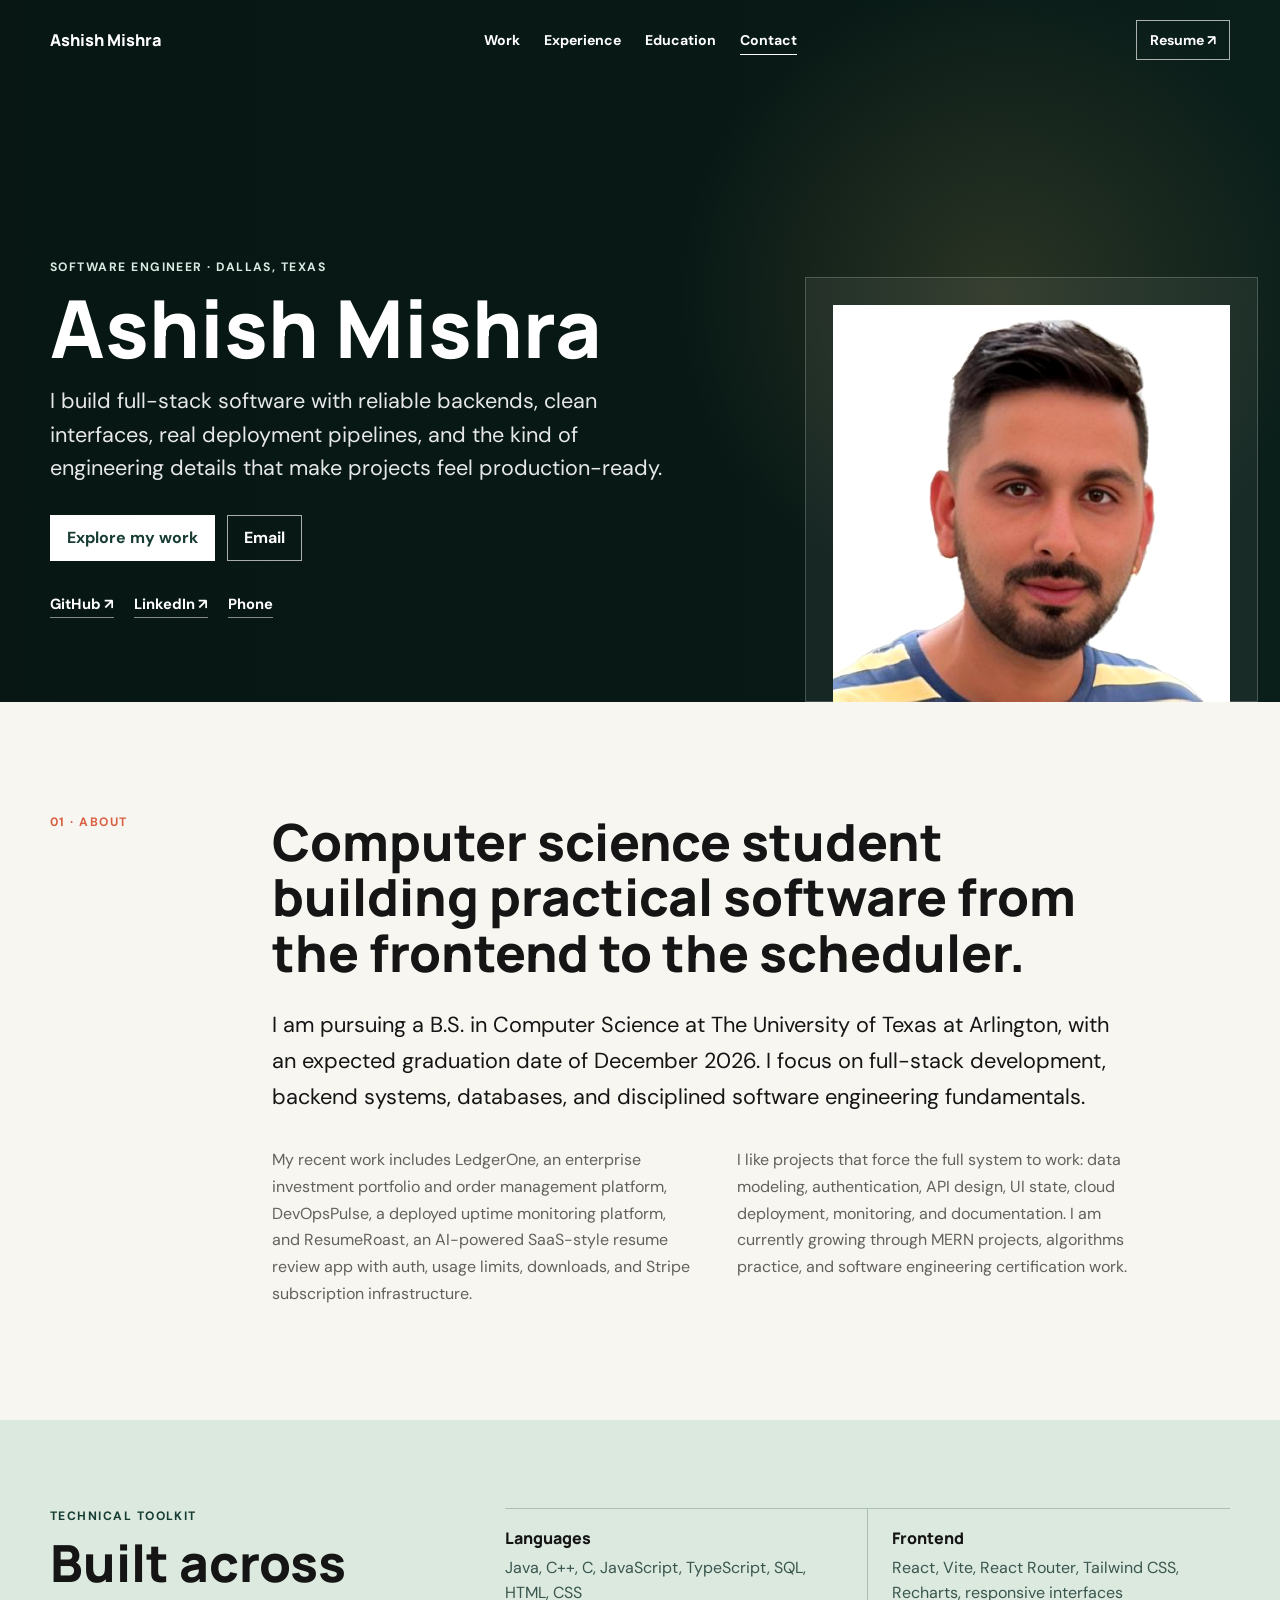
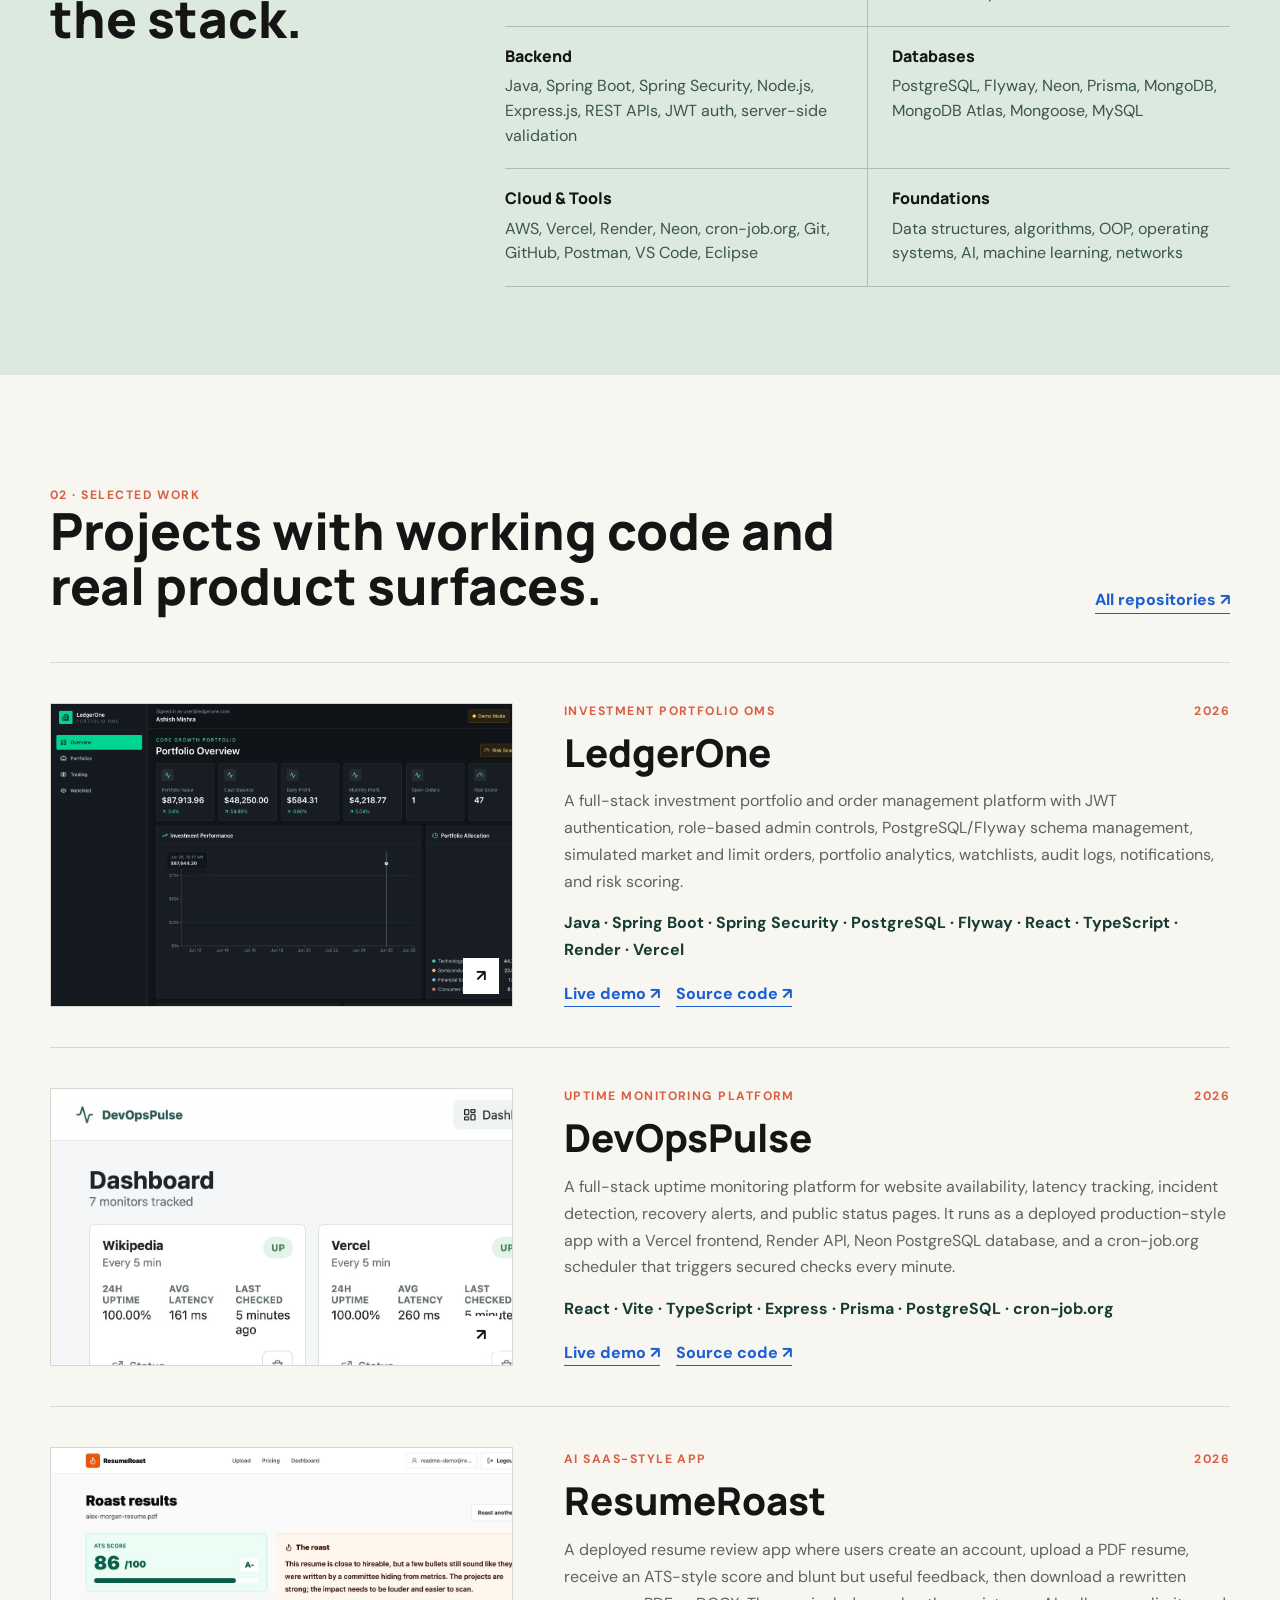
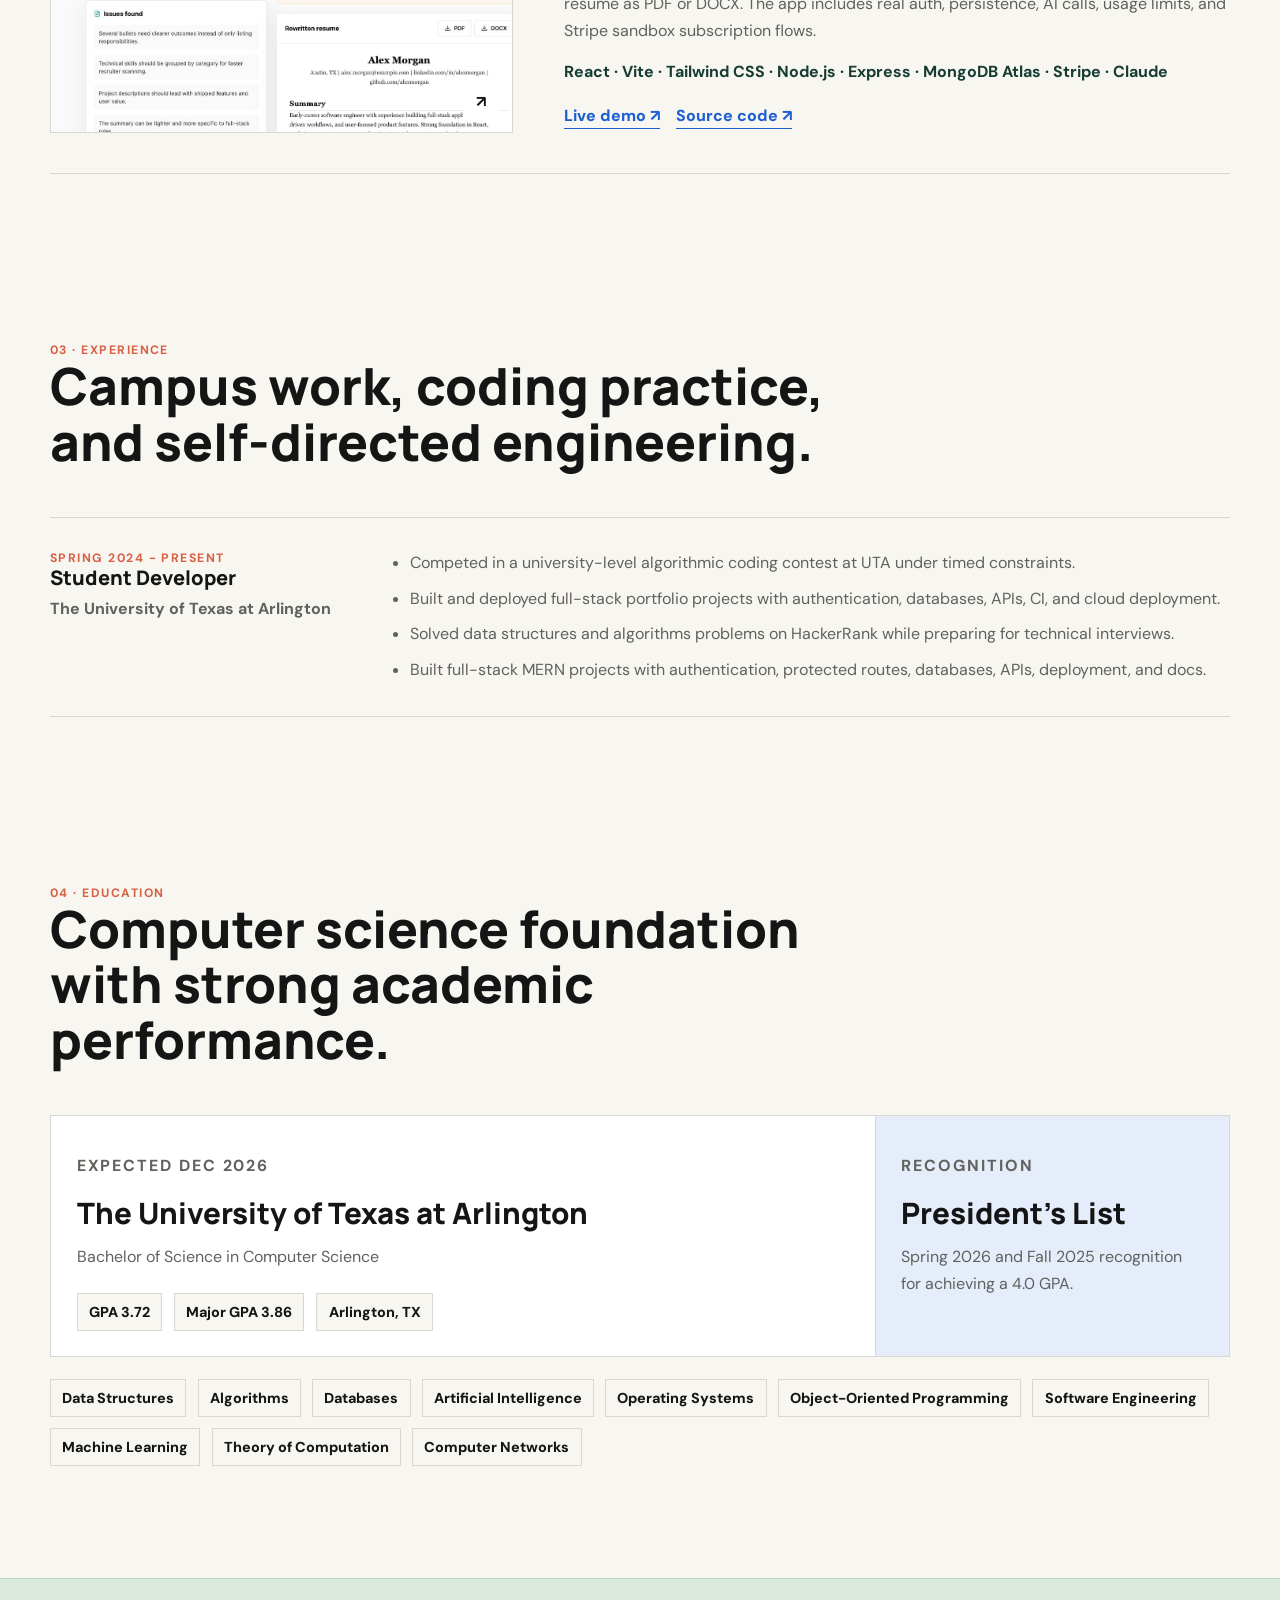
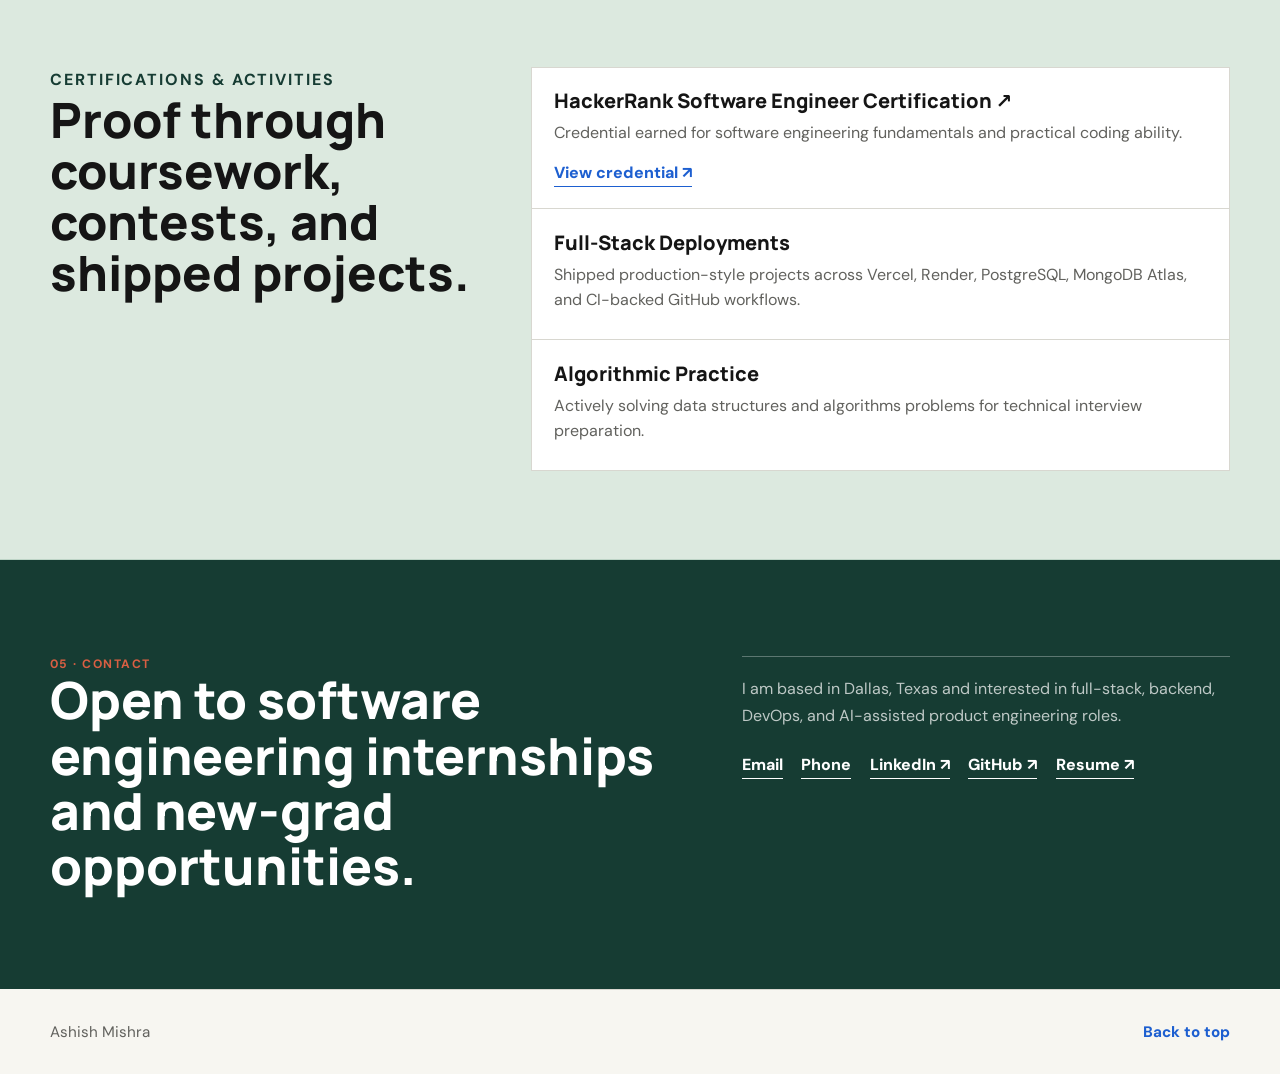
==== index.html @ 2b241a34 "Add LedgerOne to portfolio" ====
<!DOCTYPE html>
<html lang="en">
  <head>
    <meta charset="UTF-8" />
    <meta name="viewport" content="width=device-width, initial-scale=1.0" />
    <meta
      name="description"
      content="Ashish Mishra is a computer science student and software engineer in Dallas building full-stack apps, DevOps tools, and AI-powered products."
    />
    <meta property="og:title" content="Ashish Mishra | Software Engineer" />
    <meta
      property="og:description"
      content="Full-stack projects, uptime monitoring, AI resume review, and software engineering foundations."
    />
    <meta property="og:type" content="website" />
    <meta property="og:url" content="https://aashish-cs.github.io/" />
    <meta property="og:image" content="https://aashish-cs.github.io/assets/portfolio-desktop.png" />
    <meta name="twitter:card" content="summary_large_image" />
    <meta name="twitter:title" content="Ashish Mishra | Software Engineer" />
    <meta
      name="twitter:description"
      content="Full-stack projects, uptime monitoring, AI resume review, and software engineering foundations."
    />
    <meta name="twitter:image" content="https://aashish-cs.github.io/assets/portfolio-desktop.png" />
    <title>Ashish Mishra | Software Engineer</title>
    <link rel="icon" href="assets/favicon.svg" />
    <link rel="preconnect" href="https://fonts.googleapis.com" />
    <link rel="preconnect" href="https://fonts.gstatic.com" crossorigin />
    <link
      href="https://fonts.googleapis.com/css2?family=DM+Sans:wght@400;500;600;700&amp;family=Manrope:wght@600;700;800&amp;display=swap"
      rel="stylesheet"
    />
    <link rel="stylesheet" href="styles.css" />
  </head>
  <body>
    <a class="skip-link" href="#main-content">Skip to content</a>

    <header class="site-header">
      <a class="brand" href="#home" aria-label="Ashish Mishra home">Ashish Mishra</a>
      <nav class="nav-links" aria-label="Primary navigation" data-nav>
        <a href="#work">Work</a>
        <a href="#experience">Experience</a>
        <a href="#education">Education</a>
        <a href="#contact">Contact</a>
      </nav>
      <a class="header-resume" href="assets/Ashish_Mishra_Resume.pdf" target="_blank" rel="noreferrer">
        Resume <span aria-hidden="true">&nearr;</span>
      </a>
    </header>

    <main id="main-content">
      <section class="hero" id="home" aria-labelledby="hero-title">
        <div class="hero-overlay" aria-hidden="true"></div>
        <div class="hero-content">
          <p class="eyebrow">Software engineer &middot; Dallas, Texas</p>
          <h1 id="hero-title">Ashish Mishra</h1>
          <p class="hero-lede">
            I build full-stack software with reliable backends, clean interfaces, real deployment
            pipelines, and the kind of engineering details that make projects feel production-ready.
          </p>
          <div class="hero-actions">
            <a class="button button-primary" href="#work">Explore my work</a>
            <a class="button button-secondary" href="mailto:aashish.mishra.cs@gmail.com" aria-label="Send email to Ashish Mishra">Email</a>
          </div>
          <div class="hero-links" aria-label="Social profiles">
            <a href="https://github.com/Aashish-cs" target="_blank" rel="noreferrer">GitHub &nearr;</a>
            <a href="https://www.linkedin.com/in/ashmtech/" target="_blank" rel="noopener">LinkedIn &nearr;</a>
            <a href="tel:+12147715987" aria-label="Call Ashish Mishra">Phone</a>
          </div>
        </div>
        <figure class="hero-portrait" aria-label="Portrait of Ashish Mishra">
          <img src="assets/github-avatar.png" alt="Ashish Mishra" />
        </figure>
      </section>

      <section class="intro section" id="about">
        <div class="section-label">01 &middot; About</div>
        <div class="intro-copy">
          <h2>Computer science student building practical software from the frontend to the scheduler.</h2>
          <p class="lead">
            I am pursuing a B.S. in Computer Science at The University of Texas at Arlington, with an
            expected graduation date of December 2026. I focus on full-stack development, backend systems,
            databases, and disciplined software engineering fundamentals.
          </p>
          <div class="intro-columns">
            <p>
              My recent work includes LedgerOne, an enterprise investment portfolio and order management
              platform, DevOpsPulse, a deployed uptime monitoring platform, and ResumeRoast, an AI-powered
              SaaS-style resume review app with auth, usage limits, downloads, and Stripe subscription infrastructure.
            </p>
            <p>
              I like projects that force the full system to work: data modeling, authentication, API design,
              UI state, cloud deployment, monitoring, and documentation. I am currently growing through
              MERN projects, algorithms practice, and software engineering certification work.
            </p>
          </div>
        </div>
      </section>

      <section class="skills-band" aria-labelledby="skills-title">
        <div class="skills-heading">
          <p class="eyebrow dark">Technical toolkit</p>
          <h2 id="skills-title">Built across the stack.</h2>
        </div>
        <div class="skills-list">
          <article>
            <h3>Languages</h3>
            <p>Java, C++, C, JavaScript, TypeScript, SQL, HTML, CSS</p>
          </article>
          <article>
            <h3>Frontend</h3>
            <p>React, Vite, React Router, Tailwind CSS, Recharts, responsive interfaces</p>
          </article>
          <article>
            <h3>Backend</h3>
            <p>Java, Spring Boot, Spring Security, Node.js, Express.js, REST APIs, JWT auth, server-side validation</p>
          </article>
          <article>
            <h3>Databases</h3>
            <p>PostgreSQL, Flyway, Neon, Prisma, MongoDB, MongoDB Atlas, Mongoose, MySQL</p>
          </article>
          <article>
            <h3>Cloud & Tools</h3>
            <p>AWS, Vercel, Render, Neon, cron-job.org, Git, GitHub, Postman, VS Code, Eclipse</p>
          </article>
          <article>
            <h3>Foundations</h3>
            <p>Data structures, algorithms, OOP, operating systems, AI, machine learning, networks</p>
          </article>
        </div>
      </section>

      <section class="work section" id="work">
        <div class="section-header">
          <div>
            <div class="section-label">02 &middot; Selected work</div>
            <h2>Projects with working code and real product surfaces.</h2>
          </div>
          <a class="text-link" href="https://github.com/Aashish-cs?tab=repositories" target="_blank" rel="noreferrer">
            All repositories &nearr;
          </a>
        </div>

        <div class="project-list">
          <article class="project-row">
            <a
              class="project-image"
              href="https://ledger-one-mocha.vercel.app"
              target="_blank"
              rel="noreferrer"
              aria-label="Open LedgerOne live demo"
            >
              <img src="assets/ledgerone-dashboard.png" alt="LedgerOne investment portfolio dashboard" />
            </a>
            <div class="project-details">
              <div class="project-meta"><span>Investment portfolio OMS</span><span>2026</span></div>
              <h3>LedgerOne</h3>
              <p>
                A full-stack investment portfolio and order management platform with JWT authentication,
                role-based admin controls, PostgreSQL/Flyway schema management, simulated market and limit
                orders, portfolio analytics, watchlists, audit logs, notifications, and risk scoring.
              </p>
              <p class="stack">Java &middot; Spring Boot &middot; Spring Security &middot; PostgreSQL &middot; Flyway &middot; React &middot; TypeScript &middot; Render &middot; Vercel</p>
              <div class="project-links">
                <a href="https://ledger-one-mocha.vercel.app" target="_blank" rel="noreferrer">Live demo &nearr;</a>
                <a href="https://github.com/Aashish-cs/LedgerOne" target="_blank" rel="noreferrer">Source code &nearr;</a>
              </div>
            </div>
          </article>

          <article class="project-row">
            <a
              class="project-image"
              href="https://devopspulse.vercel.app"
              target="_blank"
              rel="noreferrer"
              aria-label="Open DevOpsPulse live demo"
            >
              <img src="assets/devopspulse-dashboard.png" alt="DevOpsPulse uptime monitoring dashboard" />
            </a>
            <div class="project-details">
              <div class="project-meta"><span>Uptime monitoring platform</span><span>2026</span></div>
              <h3>DevOpsPulse</h3>
              <p>
                A full-stack uptime monitoring platform for website availability, latency tracking,
                incident detection, recovery alerts, and public status pages. It runs as a deployed
                production-style app with a Vercel frontend, Render API, Neon PostgreSQL database, and
                a cron-job.org scheduler that triggers secured checks every minute.
              </p>
              <p class="stack">React &middot; Vite &middot; TypeScript &middot; Express &middot; Prisma &middot; PostgreSQL &middot; cron-job.org</p>
              <div class="project-links">
                <a href="https://devopspulse.vercel.app" target="_blank" rel="noreferrer">Live demo &nearr;</a>
                <a href="https://github.com/Aashish-cs/DevOpsPulse" target="_blank" rel="noreferrer">Source code &nearr;</a>
              </div>
            </div>
          </article>

          <article class="project-row">
            <a
              class="project-image"
              href="https://resume-roast-client.vercel.app/"
              target="_blank"
              rel="noreferrer"
              aria-label="Open ResumeRoast live demo"
            >
              <img src="assets/resumeroast-results.png" alt="ResumeRoast AI resume analysis results page" />
            </a>
            <div class="project-details">
              <div class="project-meta"><span>AI SaaS-style app</span><span>2026</span></div>
              <h3>ResumeRoast</h3>
              <p>
                A deployed resume review app where users create an account, upload a PDF resume, receive
                an ATS-style score and blunt but useful feedback, then download a rewritten resume as PDF
                or DOCX. The app includes real auth, persistence, AI calls, usage limits, and Stripe
                sandbox subscription flows.
              </p>
              <p class="stack">React &middot; Vite &middot; Tailwind CSS &middot; Node.js &middot; Express &middot; MongoDB Atlas &middot; Stripe &middot; Claude</p>
              <div class="project-links">
                <a href="https://resume-roast-client.vercel.app/" target="_blank" rel="noreferrer">Live demo &nearr;</a>
                <a href="https://github.com/Aashish-cs/ResumeRoast" target="_blank" rel="noreferrer">Source code &nearr;</a>
              </div>
            </div>
          </article>
        </div>
      </section>

      <section class="experience section" id="experience">
        <div class="section-header">
          <div>
            <div class="section-label">03 &middot; Experience</div>
            <h2>Campus work, coding practice, and self-directed engineering.</h2>
          </div>
        </div>

        <div class="timeline">
          <article class="timeline-item">
            <div>
              <p class="year">Spring 2024 - Present</p>
              <h3>Student Developer</h3>
              <p class="organization">The University of Texas at Arlington</p>
            </div>
            <ul>
              <li>Competed in a university-level algorithmic coding contest at UTA under timed constraints.</li>
              <li>Built and deployed full-stack portfolio projects with authentication, databases, APIs, CI, and cloud deployment.</li>
              <li>Solved data structures and algorithms problems on HackerRank while preparing for technical interviews.</li>
              <li>Built full-stack MERN projects with authentication, protected routes, databases, APIs, deployment, and docs.</li>
            </ul>
          </article>
        </div>
      </section>

      <section class="education section" id="education">
        <div class="section-header">
          <div>
            <div class="section-label">04 &middot; Education</div>
            <h2>Computer science foundation with strong academic performance.</h2>
          </div>
        </div>

        <div class="education-grid">
          <article class="education-card">
            <p class="year">Expected Dec 2026</p>
            <h3>The University of Texas at Arlington</h3>
            <p>Bachelor of Science in Computer Science</p>
            <div class="stats">
              <span>GPA 3.72</span>
              <span>Major GPA 3.86</span>
              <span>Arlington, TX</span>
            </div>
          </article>
          <article class="education-card accent">
            <p class="year">Recognition</p>
            <h3>President's List</h3>
            <p>Spring 2026 and Fall 2025 recognition for achieving a 4.0 GPA.</p>
          </article>
        </div>

        <div class="coursework" aria-label="Relevant coursework">
          <span>Data Structures</span>
          <span>Algorithms</span>
          <span>Databases</span>
          <span>Artificial Intelligence</span>
          <span>Operating Systems</span>
          <span>Object-Oriented Programming</span>
          <span>Software Engineering</span>
          <span>Machine Learning</span>
          <span>Theory of Computation</span>
          <span>Computer Networks</span>
        </div>
      </section>

      <section class="awards-band" aria-labelledby="awards-title">
        <div class="awards-inner">
          <div>
            <p class="eyebrow dark">Certifications & activities</p>
            <h2 id="awards-title">Proof through coursework, contests, and shipped projects.</h2>
          </div>
          <div class="award-list">
            <article>
              <h3>
                <a href="https://www.hackerrank.com/certificates/bc2d402861a9" target="_blank" rel="noreferrer">
                  HackerRank Software Engineer Certification &nearr;
                </a>
              </h3>
              <p>Credential earned for software engineering fundamentals and practical coding ability.</p>
              <a class="award-link" href="https://www.hackerrank.com/certificates/bc2d402861a9" target="_blank" rel="noreferrer">
                View credential &nearr;
              </a>
            </article>
            <article>
              <h3>Full-Stack Deployments</h3>
              <p>Shipped production-style projects across Vercel, Render, PostgreSQL, MongoDB Atlas, and CI-backed GitHub workflows.</p>
            </article>
            <article>
              <h3>Algorithmic Practice</h3>
              <p>Actively solving data structures and algorithms problems for technical interview preparation.</p>
            </article>
          </div>
        </div>
      </section>

      <section class="contact" id="contact">
        <div>
          <div class="section-label">05 &middot; Contact</div>
          <h2>Open to software engineering internships and new-grad opportunities.</h2>
        </div>
        <div class="contact-panel">
          <p>
            I am based in Dallas, Texas and interested in full-stack, backend, DevOps, and AI-assisted
            product engineering roles.
          </p>
          <div class="contact-links">
            <a href="mailto:aashish.mishra.cs@gmail.com" aria-label="Send email to Ashish Mishra">Email</a>
            <a href="tel:+12147715987" aria-label="Call Ashish Mishra">Phone</a>
            <a href="https://www.linkedin.com/in/ashmtech/" target="_blank" rel="noopener">LinkedIn &nearr;</a>
            <a href="https://github.com/Aashish-cs" target="_blank" rel="noreferrer">GitHub &nearr;</a>
            <a href="assets/Ashish_Mishra_Resume.pdf" target="_blank" rel="noreferrer">Resume &nearr;</a>
          </div>
        </div>
      </section>
    </main>

    <footer class="site-footer">
      <p>Ashish Mishra</p>
      <a href="#home">Back to top</a>
    </footer>

    <script src="script.js"></script>
  </body>
</html>
---- styles.css ----
:root {
  color-scheme: light;
  --ink: #151515;
  --muted: #61615d;
  --paper: #f7f6f1;
  --white: #ffffff;
  --line: #d8d7d0;
  --forest: #163c33;
  --deep: #091f1b;
  --blue: #1d5fd0;
  --coral: #d95f43;
  --mint: #dce9df;
  --sky: #e5edfb;
  --gold: #f0c66d;
}

* {
  box-sizing: border-box;
}

html {
  overflow-x: hidden;
  scroll-behavior: smooth;
}

body {
  margin: 0;
  min-width: 320px;
  overflow-x: hidden;
  background: var(--paper);
  color: var(--ink);
  font-family: "DM Sans", ui-sans-serif, system-ui, -apple-system, BlinkMacSystemFont, "Segoe UI", sans-serif;
  letter-spacing: 0;
}

body.menu-open {
  overflow: hidden;
}

a {
  color: inherit;
  text-decoration: none;
}

img {
  display: block;
  max-width: 100%;
}

p,
h1,
h2,
h3 {
  margin: 0;
}

h1,
h2,
h3,
.brand {
  font-family: Manrope, ui-sans-serif, system-ui, sans-serif;
}

ul {
  margin: 0;
  padding-left: 1.15rem;
}

li + li {
  margin-top: 0.55rem;
}

.skip-link {
  position: fixed;
  top: 0.75rem;
  left: 0.75rem;
  z-index: 100;
  transform: translateY(-160%);
  background: var(--white);
  padding: 0.75rem 1rem;
  font-weight: 700;
}

.skip-link:focus {
  transform: translateY(0);
}

.site-header {
  position: absolute;
  top: 0;
  left: 50%;
  z-index: 20;
  display: grid;
  width: min(1180px, calc(100% - 40px));
  min-height: 80px;
  grid-template-columns: 1fr auto 1fr;
  align-items: center;
  transform: translateX(-50%);
  color: var(--white);
}

.brand {
  font-size: 1.02rem;
  font-weight: 800;
}

.nav-links {
  display: flex;
  gap: 1.5rem;
  align-items: center;
}

.nav-links a,
.header-resume {
  position: relative;
  font-size: 0.88rem;
  font-weight: 700;
}

.nav-links a::after {
  position: absolute;
  right: 0;
  bottom: -0.35rem;
  left: 0;
  height: 1px;
  transform: scaleX(0);
  background: currentColor;
  content: "";
  transition: transform 160ms ease;
}

.nav-links a:hover::after,
.nav-links a.is-active::after {
  transform: scaleX(1);
}

.header-resume {
  justify-self: end;
  border: 1px solid rgba(255, 255, 255, 0.65);
  padding: 0.62rem 0.8rem;
}

.hero {
  position: relative;
  display: flex;
  min-height: 78vh;
  align-items: flex-end;
  overflow: hidden;
  background-color: var(--forest);
  color: var(--white);
}

.hero-overlay {
  position: absolute;
  inset: 0;
  z-index: 0;
  background:
    radial-gradient(circle at 78% 42%, rgba(240, 198, 109, 0.14), transparent 20rem),
    linear-gradient(90deg, rgba(7, 22, 19, 0.98) 0%, rgba(7, 22, 19, 0.92) 58%, rgba(7, 22, 19, 0.78) 100%);
}

.hero-content {
  position: relative;
  z-index: 2;
  width: min(1180px, calc(100% - 40px));
  margin: 0 auto;
  padding: 8rem 0 5.25rem;
}

.hero-portrait {
  position: absolute;
  right: max(20px, calc((100vw - 1180px) / 2));
  bottom: 0;
  z-index: 1;
  width: min(31vw, 420px);
  min-width: 310px;
  margin: 0;
}

.hero-portrait::before {
  position: absolute;
  inset: -7% -7% 0;
  z-index: -1;
  border: 1px solid rgba(255, 255, 255, 0.2);
  background: rgba(255, 255, 255, 0.06);
  content: "";
}

.hero-portrait img {
  width: 100%;
  aspect-ratio: 1;
  object-fit: cover;
  object-position: center;
  filter: contrast(1.04) saturate(1.02);
}

.eyebrow,
.section-label,
.project-meta,
.year {
  font-size: 0.76rem;
  font-weight: 700;
  letter-spacing: 0.12em;
  text-transform: uppercase;
}

.eyebrow {
  color: #d8ebe3;
}

.eyebrow.dark {
  color: var(--forest);
}

h1 {
  max-width: 640px;
  margin-top: 0.85rem;
  font-size: clamp(3.5rem, 6.4vw, 5rem);
  line-height: 0.98;
  font-weight: 800;
}

.hero-lede {
  max-width: 620px;
  margin-top: 1.15rem;
  color: rgba(255, 255, 255, 0.9);
  font-size: clamp(1.08rem, 1.7vw, 1.35rem);
  line-height: 1.55;
}

.hero-actions,
.hero-links,
.project-links,
.contact-links {
  display: flex;
  flex-wrap: wrap;
  align-items: center;
}

.hero-actions {
  gap: 0.75rem;
  margin-top: 1.8rem;
}

.button {
  display: inline-flex;
  min-height: 46px;
  align-items: center;
  justify-content: center;
  border: 1px solid transparent;
  padding: 0.72rem 1rem;
  font-weight: 700;
  transition: background 160ms ease, color 160ms ease, border-color 160ms ease;
}

.button-primary {
  background: var(--white);
  color: var(--forest);
}

.button-primary:hover {
  background: var(--mint);
}

.button-secondary {
  border-color: rgba(255, 255, 255, 0.65);
  color: var(--white);
}

.button-secondary:hover {
  background: rgba(255, 255, 255, 0.12);
}

.hero-links {
  gap: 1.25rem;
  margin-top: 2.1rem;
}

.hero-links a {
  border-bottom: 1px solid rgba(255, 255, 255, 0.5);
  padding-bottom: 0.18rem;
  font-size: 0.92rem;
  font-weight: 700;
}

.section {
  width: min(1180px, calc(100% - 40px));
  margin: 0 auto;
  padding: 7rem 0;
}

.section-label {
  color: var(--coral);
}

.intro {
  display: grid;
  grid-template-columns: 190px minmax(0, 1fr);
  gap: 2rem;
}

.intro-copy {
  max-width: 890px;
}

.intro-copy h2,
.skills-heading h2,
.section-header h2,
.contact h2 {
  max-width: 820px;
  font-size: clamp(2rem, 4vw, 3.5rem);
  line-height: 1.08;
  font-weight: 800;
}

.lead {
  max-width: 850px;
  margin-top: 1.7rem;
  color: var(--ink);
  font-size: clamp(1.12rem, 1.7vw, 1.4rem);
  line-height: 1.65;
}

.intro-columns {
  display: grid;
  grid-template-columns: repeat(2, minmax(0, 1fr));
  gap: 2.5rem;
  margin-top: 2rem;
}

.intro-columns p,
.project-details p,
.contact-panel p,
.awards-band p,
.education-card p,
.timeline li,
.feature-list li {
  color: var(--muted);
  font-size: 1rem;
  line-height: 1.68;
}

.skills-band {
  display: grid;
  grid-template-columns: 0.7fr 1.3fr;
  gap: 4rem;
  background: var(--mint);
  padding: 5.5rem max(20px, calc((100vw - 1180px) / 2));
}

.skills-heading {
  display: block;
}

.skills-heading h2 {
  margin-top: 0.7rem;
}

.awards-inner h2 {
  max-width: 610px;
  font-size: clamp(2rem, 3.8vw, 3.1rem);
  line-height: 1.05;
  font-weight: 800;
}

.skills-list {
  display: grid;
  grid-template-columns: repeat(2, minmax(0, 1fr));
  border-top: 1px solid rgba(22, 60, 51, 0.25);
}

.skills-list article {
  min-width: 0;
  border-bottom: 1px solid rgba(22, 60, 51, 0.25);
  padding: 1.25rem 1.5rem 1.25rem 0;
}

.skills-list article:nth-child(even) {
  border-left: 1px solid rgba(22, 60, 51, 0.25);
  padding-right: 0;
  padding-left: 1.5rem;
}

.award-list {
  display: grid;
  grid-template-columns: repeat(3, minmax(0, 1fr));
  gap: 1px;
  background: var(--line);
  border: 1px solid var(--line);
}

.award-list article {
  min-height: 170px;
  background: var(--white);
  padding: 1.35rem;
}

.skills-list h3,
.award-list h3,
.project-details h3,
.timeline-item h3,
.education-card h3 {
  font-size: 1.25rem;
  line-height: 1.2;
  font-weight: 800;
}

.skills-list h3 {
  font-size: 1rem;
}

.skills-list p,
.award-list p {
  margin-top: 0.5rem;
  line-height: 1.55;
}

.skills-list p {
  color: #39564e;
}

.award-list p {
  color: var(--muted);
}

.section-header {
  display: flex;
  align-items: flex-end;
  justify-content: space-between;
  gap: 2rem;
  margin-bottom: 3rem;
}

.text-link,
.project-links a,
.award-link,
.contact-links a,
.site-footer a {
  font-weight: 800;
  color: var(--blue);
}

.text-link {
  flex: 0 0 auto;
  border-bottom: 1px solid currentColor;
  padding-bottom: 0.15rem;
}

.project-list {
  border-top: 1px solid var(--line);
}

.project-row {
  display: grid;
  grid-template-columns: minmax(260px, 0.82fr) minmax(0, 1.18fr);
  gap: clamp(1.5rem, 4vw, 4rem);
  border-bottom: 1px solid var(--line);
  padding: 2.5rem 0;
}

.project-image {
  position: relative;
  display: block;
  overflow: hidden;
  min-height: 250px;
  border: 1px solid var(--line);
  background: var(--white);
}

.project-image::after {
  position: absolute;
  right: 0.8rem;
  bottom: 0.8rem;
  display: grid;
  width: 36px;
  height: 36px;
  place-items: center;
  background: var(--white);
  color: var(--ink);
  content: "\2197";
  font-weight: 700;
}

.project-image img {
  width: 100%;
  height: 100%;
  min-height: 250px;
  object-fit: cover;
  object-position: left top;
  transition: transform 220ms ease;
}

.project-image:hover img {
  transform: scale(1.018);
}

.project-details {
  display: flex;
  min-width: 0;
  flex-direction: column;
  justify-content: center;
}

.project-meta {
  display: flex;
  gap: 1rem;
  justify-content: space-between;
  color: var(--coral);
}

.project-details h3 {
  margin-top: 0.8rem;
  font-size: clamp(1.65rem, 3vw, 2.45rem);
  line-height: 1.1;
}

.project-details p {
  margin-top: 0.9rem;
}

.feature-list {
  margin-top: 1rem;
}

.stack {
  color: var(--forest) !important;
  font-size: 0.9rem;
  font-weight: 700;
}

.project-links {
  gap: 1rem;
  margin-top: 1.2rem;
}

.project-links a {
  border-bottom: 1px solid currentColor;
  padding-bottom: 0.15rem;
}

.award-link {
  display: inline-flex;
  margin-top: 1rem;
  border-bottom: 1px solid currentColor;
  padding-bottom: 0.15rem;
}

.experience {
  padding-top: 3.5rem;
}

.timeline {
  display: grid;
  border-top: 1px solid var(--line);
}

.timeline-item {
  display: grid;
  grid-template-columns: 310px minmax(0, 1fr);
  gap: 2rem;
  border-bottom: 1px solid var(--line);
  padding: 2rem 0;
}

.year {
  color: var(--coral);
}

.organization {
  margin-top: 0.5rem;
  color: var(--muted);
  font-weight: 700;
}

.education {
  padding-top: 3.5rem;
}

.education-grid {
  display: grid;
  grid-template-columns: minmax(0, 1.4fr) minmax(280px, 0.6fr);
  gap: 1px;
  background: var(--line);
  border: 1px solid var(--line);
}

.education-card {
  min-height: 220px;
  background: var(--white);
  padding: 1.6rem;
}

.education-card.accent {
  background: var(--sky);
}

.education-card h3 {
  margin-top: 1rem;
  font-size: clamp(1.5rem, 2.3vw, 2.1rem);
}

.education-card p {
  margin-top: 0.75rem;
}

.stats {
  display: flex;
  flex-wrap: wrap;
  gap: 0.75rem;
  margin-top: 1.4rem;
}

.stats span,
.coursework span {
  border: 1px solid var(--line);
  background: var(--paper);
  padding: 0.55rem 0.7rem;
  font-size: 0.9rem;
  font-weight: 800;
}

.coursework {
  display: flex;
  flex-wrap: wrap;
  gap: 0.7rem;
  margin-top: 1.4rem;
}

.awards-band {
  background: var(--mint);
  border-top: 1px solid #bdd4c6;
  border-bottom: 1px solid #bdd4c6;
  padding: 5.5rem max(20px, calc((100vw - 1180px) / 2));
}

.awards-inner {
  display: grid;
  grid-template-columns: minmax(280px, 0.62fr) minmax(0, 1fr);
  gap: 3rem;
  align-items: start;
}

.award-list {
  grid-template-columns: 1fr;
}

.award-list article {
  min-height: 130px;
}

.contact {
  display: grid;
  width: 100%;
  max-width: none;
  grid-template-columns: minmax(0, 0.95fr) minmax(360px, 0.72fr);
  gap: 3rem;
  align-items: start;
  margin: 0;
  background: var(--forest);
  color: var(--white);
  padding: 6rem max(20px, calc((100vw - 1180px) / 2));
}

.contact-panel {
  border-top: 1px solid rgba(255, 255, 255, 0.3);
  padding-top: 1.2rem;
}

.contact-panel p {
  color: rgba(255, 255, 255, 0.72);
}

.contact-links {
  gap: 0.9rem 1.15rem;
  margin-top: 1.5rem;
}

.contact-links a {
  border-bottom: 1px solid currentColor;
  color: var(--white);
  padding-bottom: 0.15rem;
}

.site-footer {
  display: flex;
  width: min(1180px, calc(100% - 40px));
  margin: 0 auto;
  justify-content: space-between;
  border-top: 1px solid var(--line);
  padding: 2rem 0;
  color: var(--muted);
  font-size: 0.95rem;
}

.resume-page {
  background: #e9ece7;
  padding: 2rem;
}

.resume-sheet {
  width: min(900px, 100%);
  margin: 0 auto;
  background: var(--white);
  padding: 3rem;
  color: #111111;
  box-shadow: 0 20px 60px rgba(0, 0, 0, 0.12);
}

.resume-header {
  border-bottom: 2px solid #111111;
  padding-bottom: 1rem;
  text-align: center;
}

.resume-header h1 {
  max-width: none;
  margin: 0;
  color: #111111;
  font-size: 2.6rem;
}

.resume-page section {
  margin-top: 1.35rem;
}

.resume-page h2 {
  border-bottom: 1px solid #111111;
  padding-bottom: 0.25rem;
  font-size: 1rem;
  text-transform: uppercase;
}

.resume-page h3 {
  margin-top: 0.65rem;
  font-size: 1rem;
}

.resume-page p,
.resume-page li {
  font-size: 0.92rem;
  line-height: 1.45;
}

.resume-row {
  display: flex;
  justify-content: space-between;
  gap: 1rem;
}

@media print {
  .resume-page {
    background: var(--white);
    padding: 0;
  }

  .resume-sheet {
    width: 100%;
    box-shadow: none;
    padding: 0.35in;
  }
}

@media (max-width: 980px) {
  .intro,
  .skills-band,
  .project-row,
  .timeline-item,
  .education-grid,
  .awards-inner,
  .contact {
    grid-template-columns: 1fr;
  }

  .intro,
  .skills-band,
  .education-grid,
  .awards-inner,
  .contact {
    gap: 2rem;
  }

  .skills-list {
    grid-template-columns: repeat(2, minmax(0, 1fr));
  }

  .section-header {
    align-items: flex-start;
    flex-direction: column;
  }
}

@media (max-width: 860px) {
  .site-header {
    grid-template-columns: 1fr auto;
  }

  .nav-links {
    display: none;
  }

  .hero {
    min-height: 82vh;
  }

  .hero-overlay {
    background: linear-gradient(180deg, rgba(7, 22, 19, 0.94), rgba(7, 22, 19, 0.82));
  }

  .hero-portrait {
    right: -24px;
    width: 300px;
    min-width: 300px;
    opacity: 0.24;
  }

  .hero-portrait::before {
    display: none;
  }

  .project-image,
  .project-image img {
    min-height: 220px;
  }
}

@media (max-width: 640px) {
  .site-header,
  .hero-content,
  .section,
  .site-footer {
    width: min(100% - 28px, 1180px);
  }

  .site-header {
    min-height: 68px;
    grid-template-columns: 1fr auto;
  }

  .hero {
    min-height: 88vh;
  }

  .hero-content {
    padding-bottom: 3.5rem;
  }

  .hero-portrait {
    display: none;
  }

  .hero-lede {
    max-width: 330px;
  }

  h1 {
    font-size: clamp(3rem, 16vw, 4.3rem);
  }

  .hero-actions,
  .contact-links {
    align-items: stretch;
    flex-direction: column;
  }

  .hero-actions .button {
    width: 100%;
  }

  .section {
    padding: 5rem 0;
  }

  .skills-band,
  .awards-band,
  .contact {
    padding: 4.5rem 16px;
  }

  .intro-columns,
  .skills-list {
    grid-template-columns: 1fr;
  }

  .skills-list article:nth-child(even) {
    border-left: 0;
    padding-left: 0;
  }

  .project-image,
  .project-image img {
    min-height: 180px;
  }

  .project-row {
    gap: 1.4rem;
  }

  .project-meta {
    flex-direction: column;
    gap: 0.35rem;
  }

  .contact-panel,
  .education-card,
  .skills-list article,
  .award-list article {
    padding: 1.15rem;
  }

  .resume-page {
    padding: 0;
  }

  .resume-sheet {
    padding: 1.25rem;
  }

  .resume-row {
    flex-direction: column;
    gap: 0.3rem;
  }
}
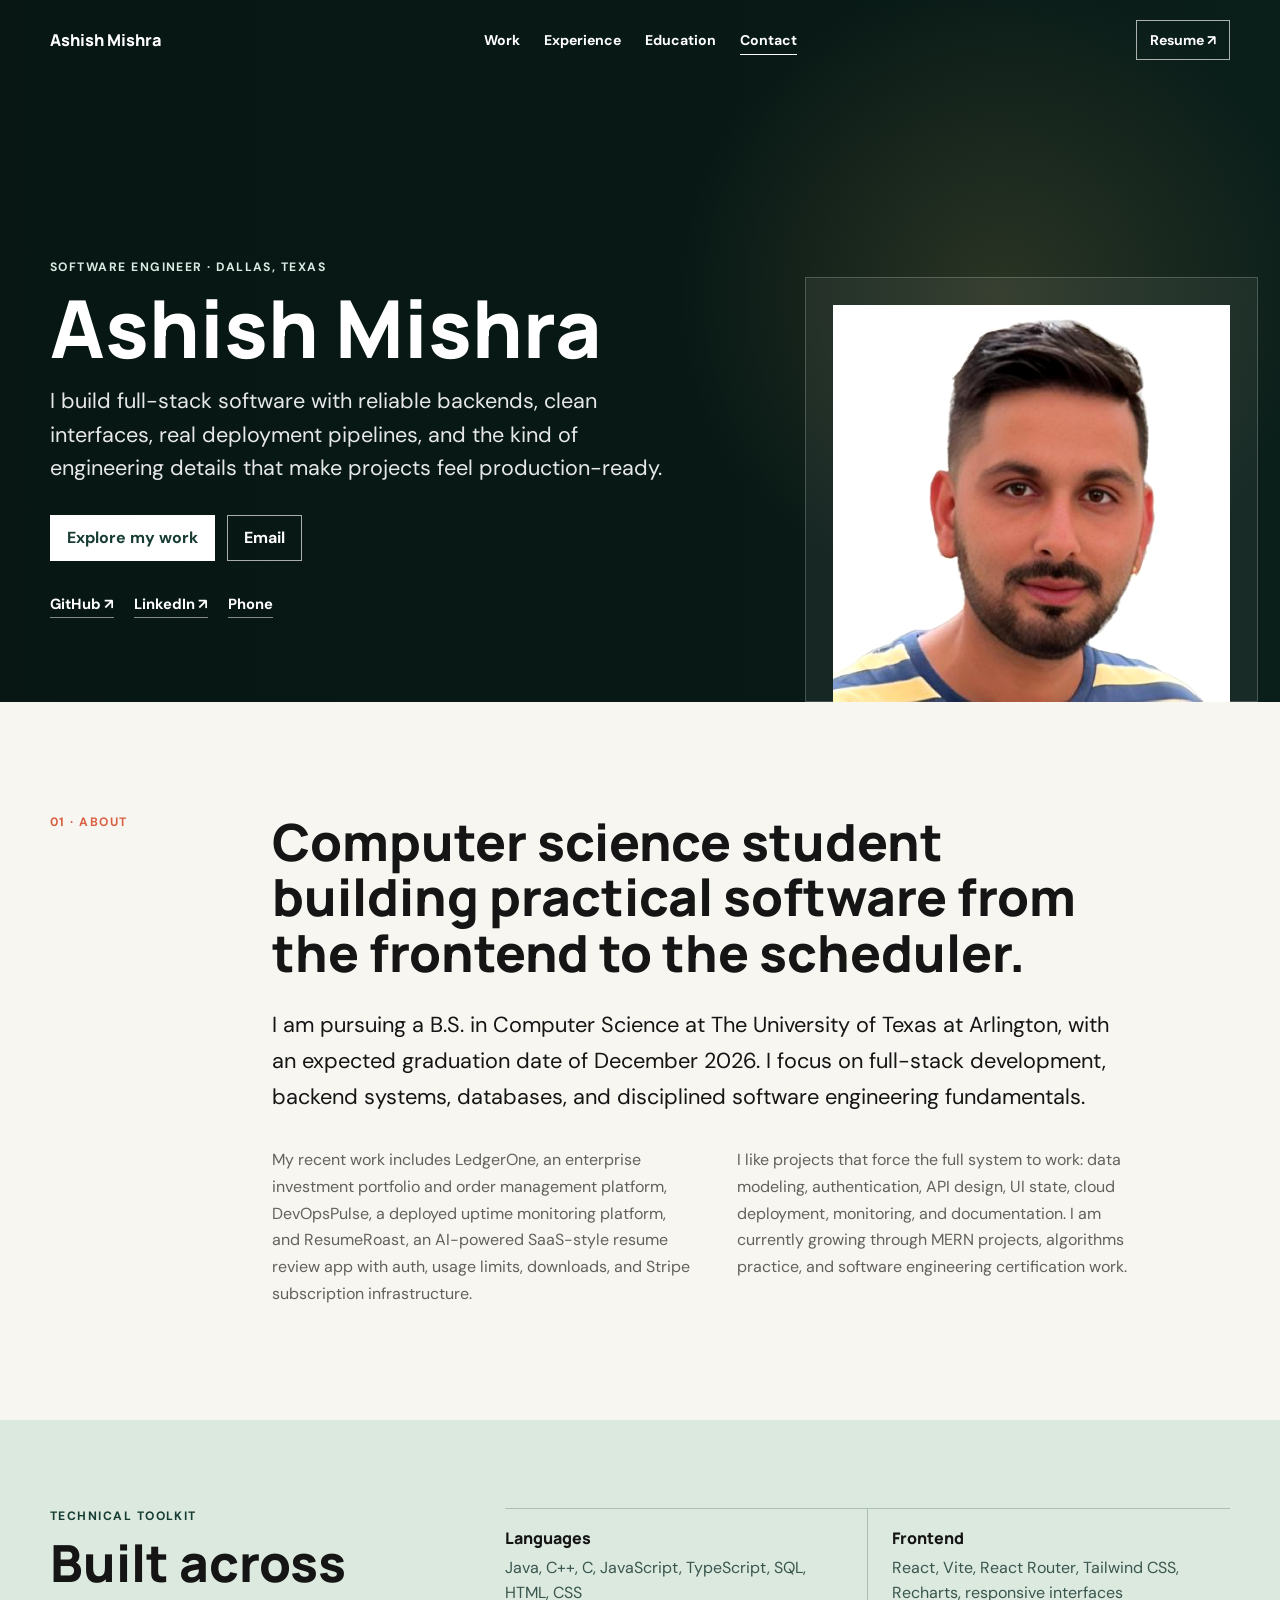
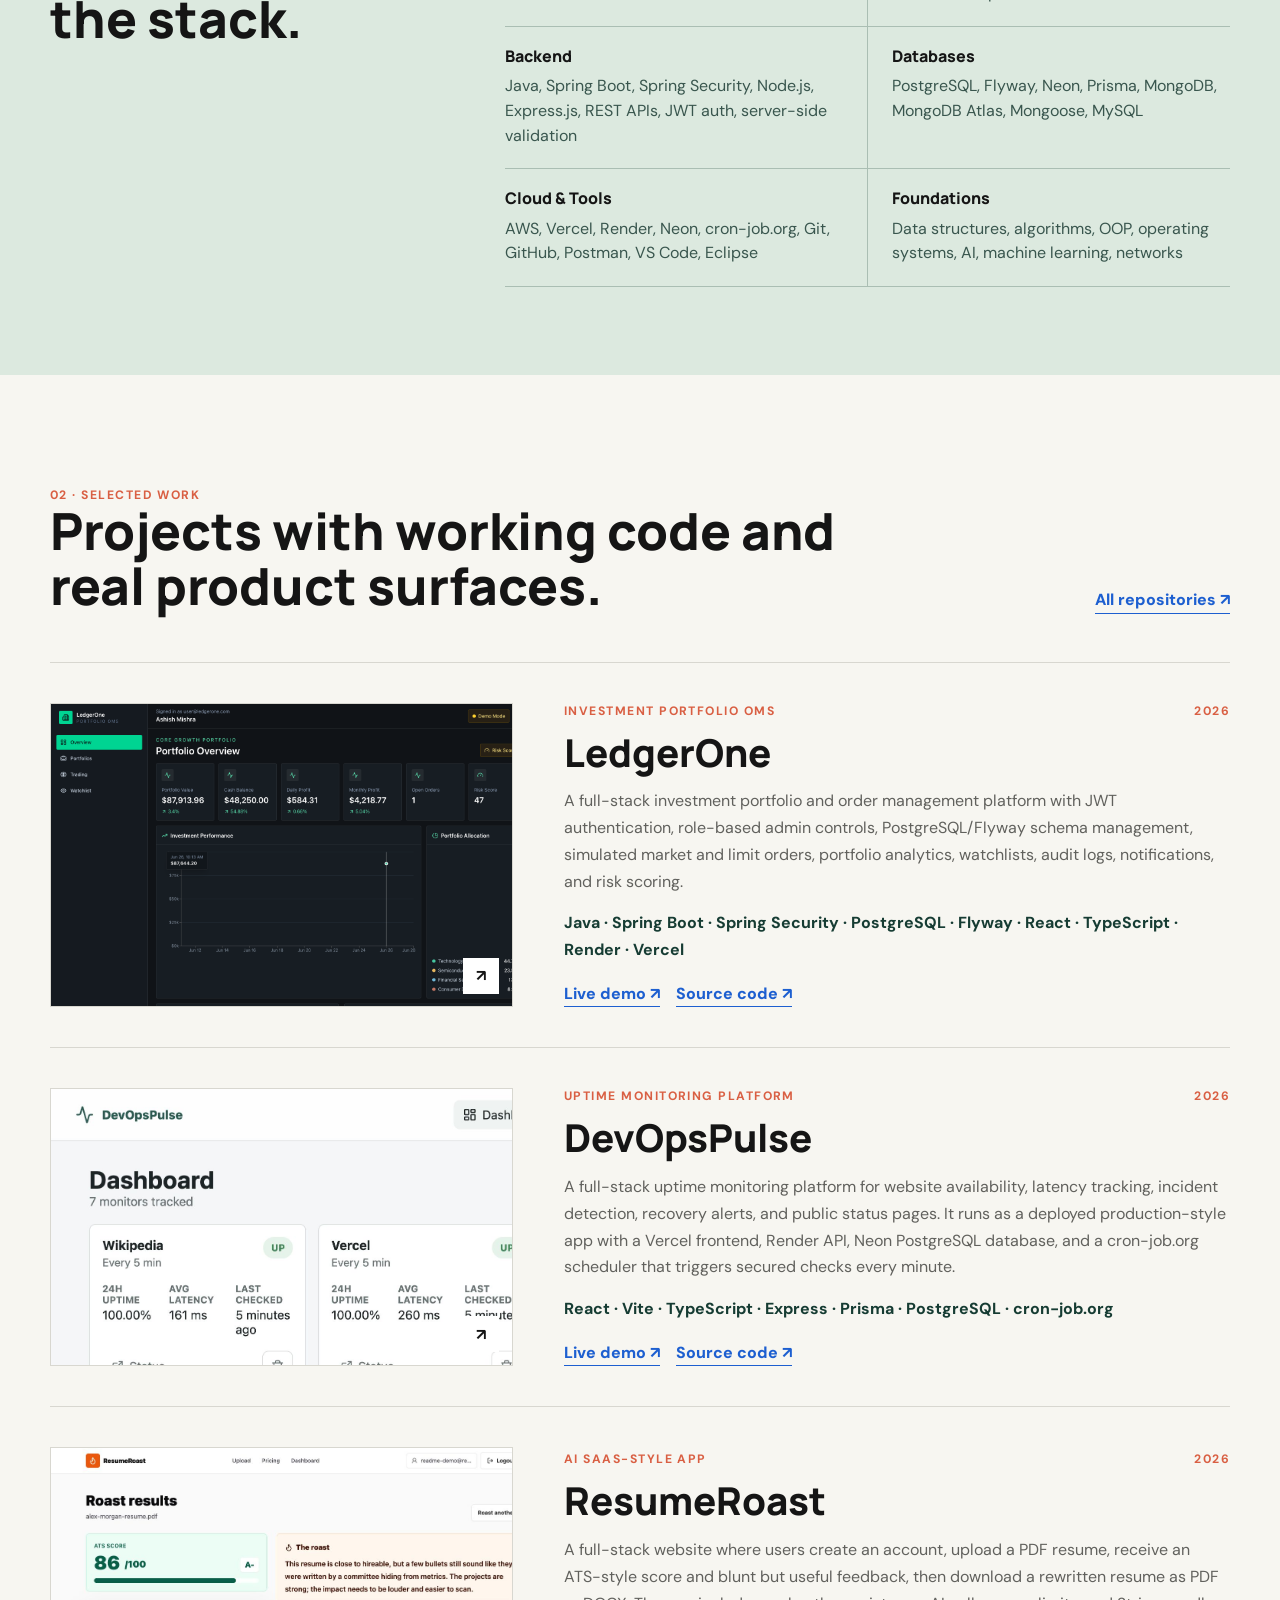
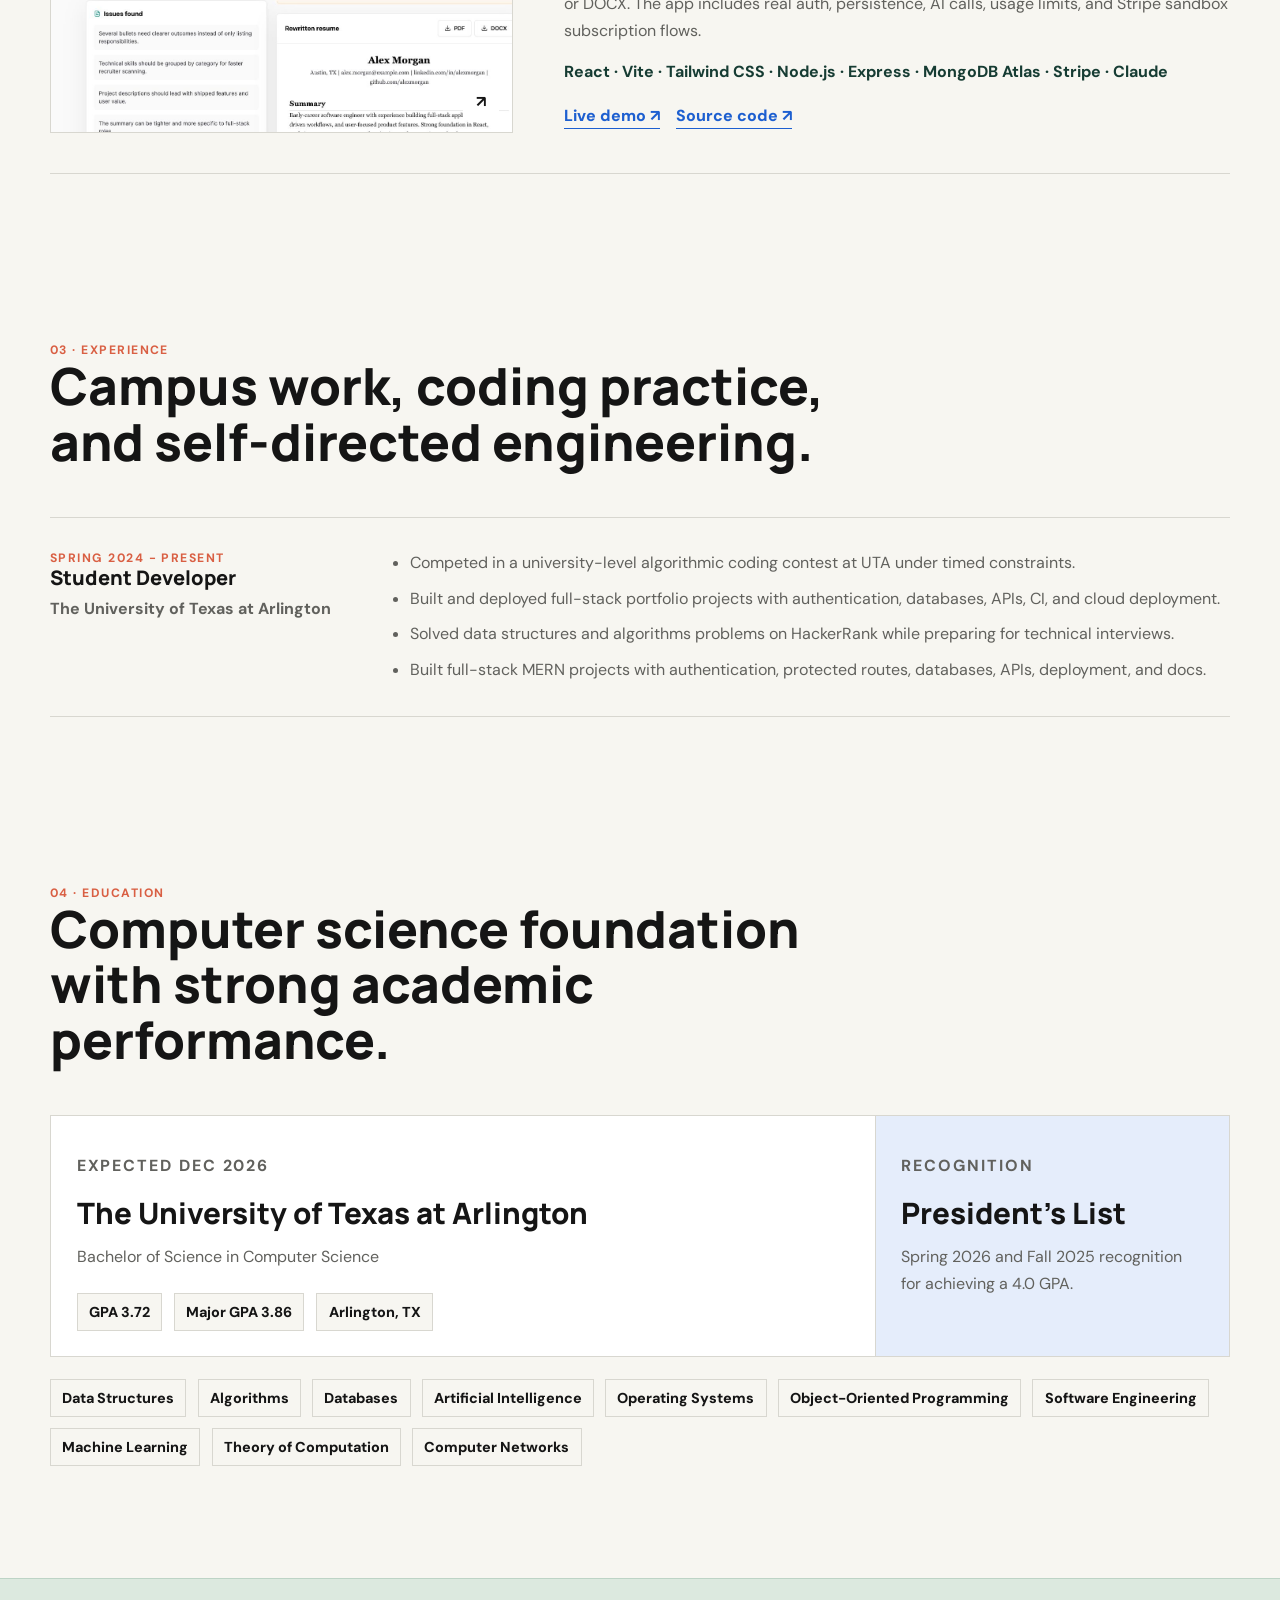
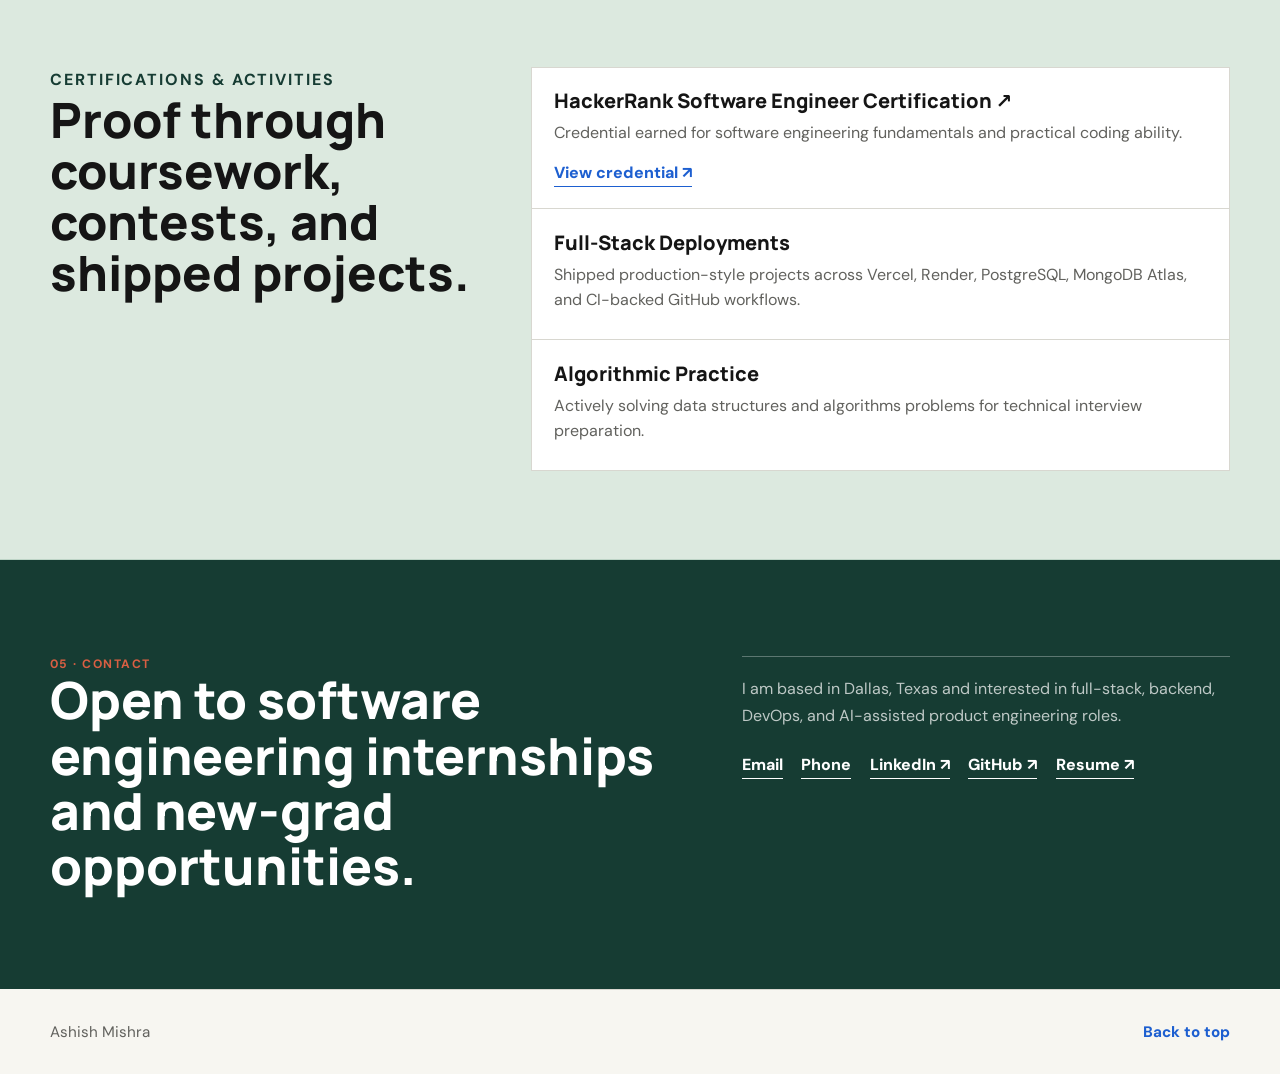
==== commit 60d6215e: "Update ResumeRoast portfolio copy" ====
--- a/index.html
+++ b/index.html
@@ -209,7 +209,7 @@
               <div class="project-meta"><span>AI SaaS-style app</span><span>2026</span></div>
               <h3>ResumeRoast</h3>
               <p>
-                A deployed resume review app where users create an account, upload a PDF resume, receive
+                A full-stack website where users create an account, upload a PDF resume, receive
                 an ATS-style score and blunt but useful feedback, then download a rewritten resume as PDF
                 or DOCX. The app includes real auth, persistence, AI calls, usage limits, and Stripe
                 sandbox subscription flows.
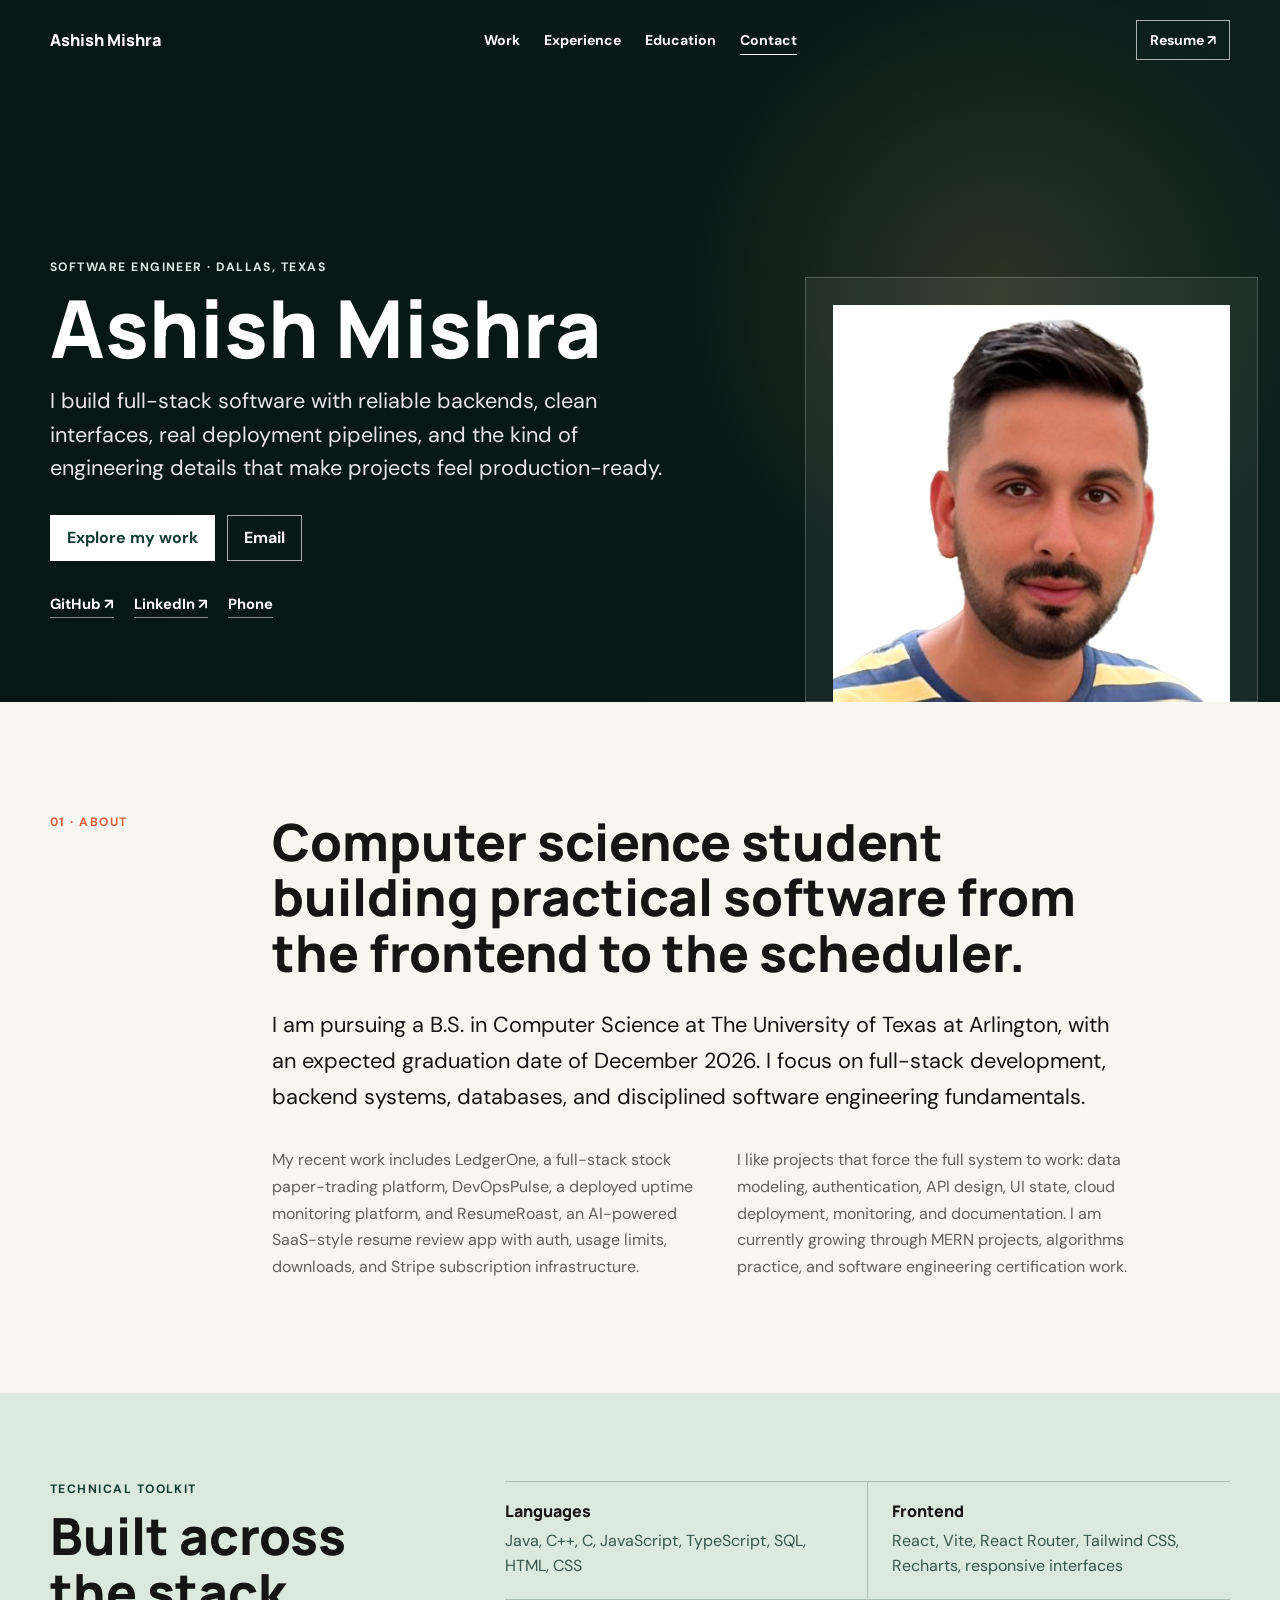
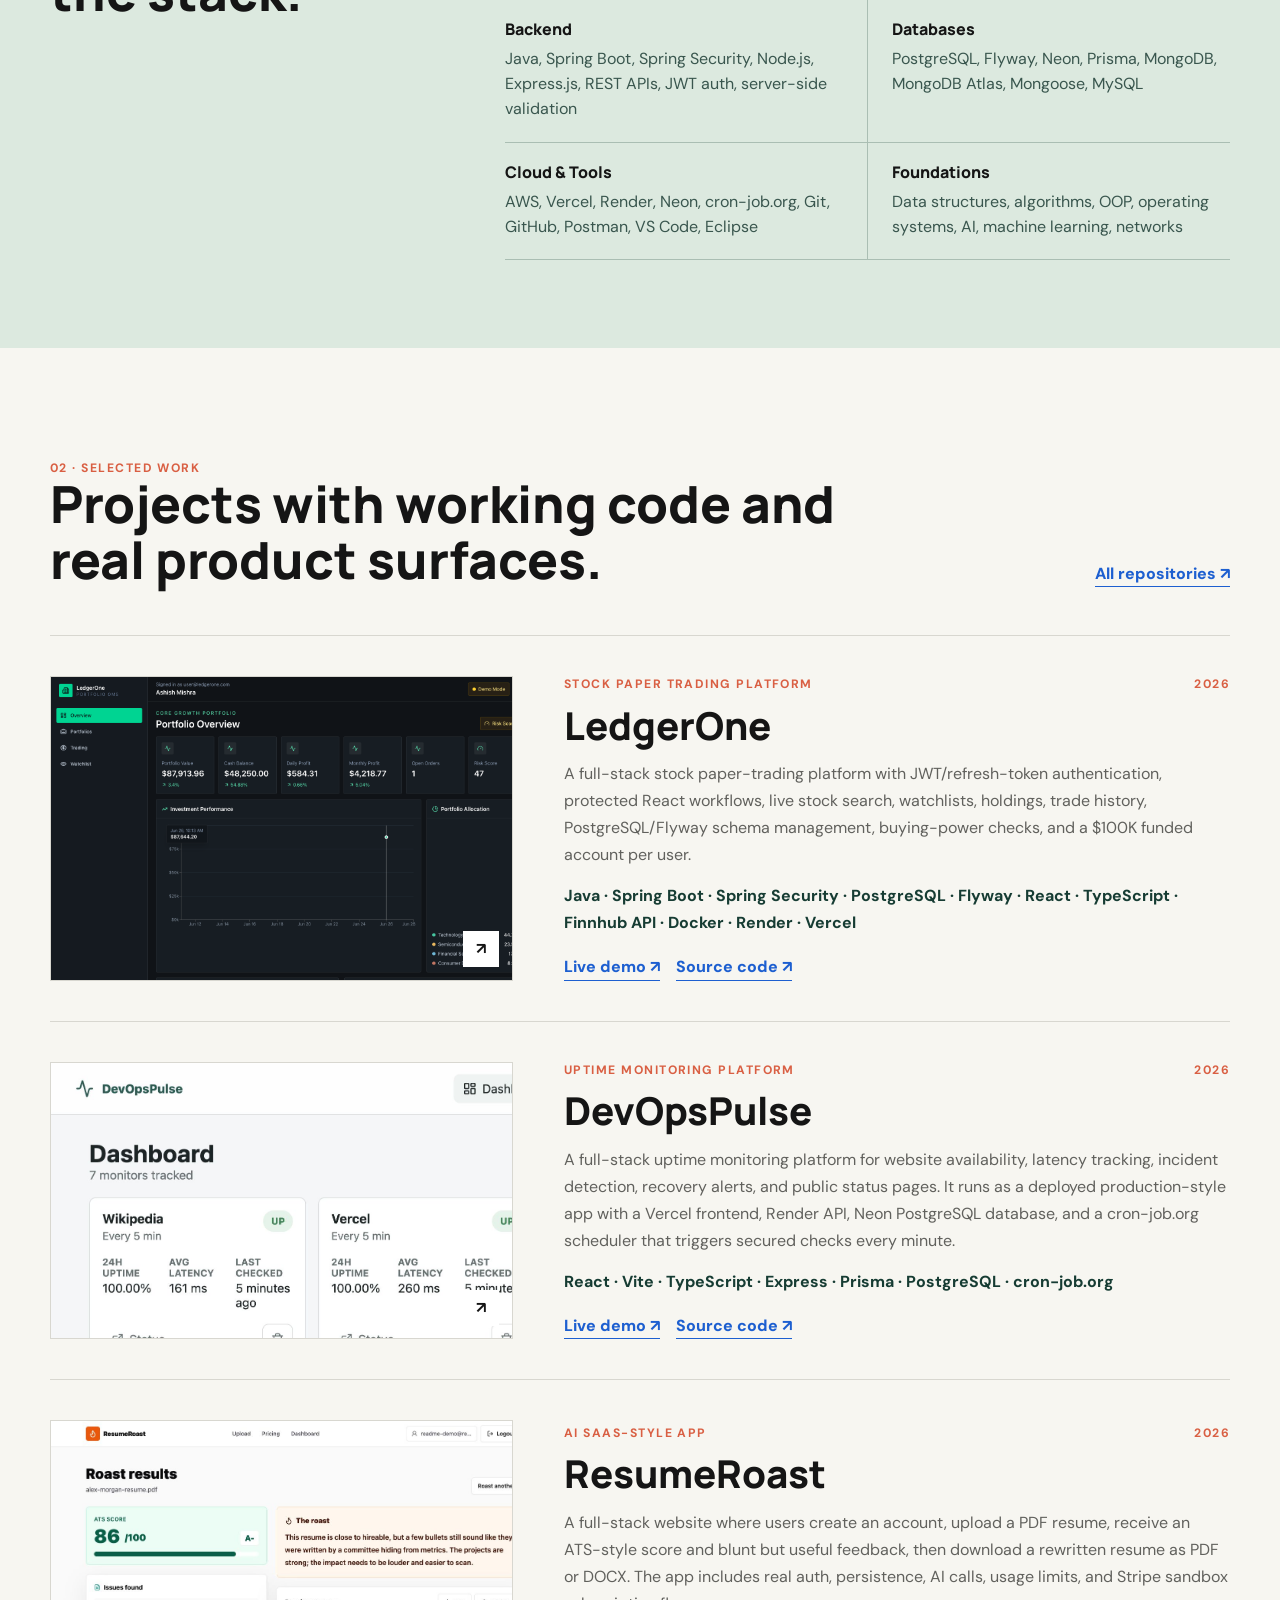
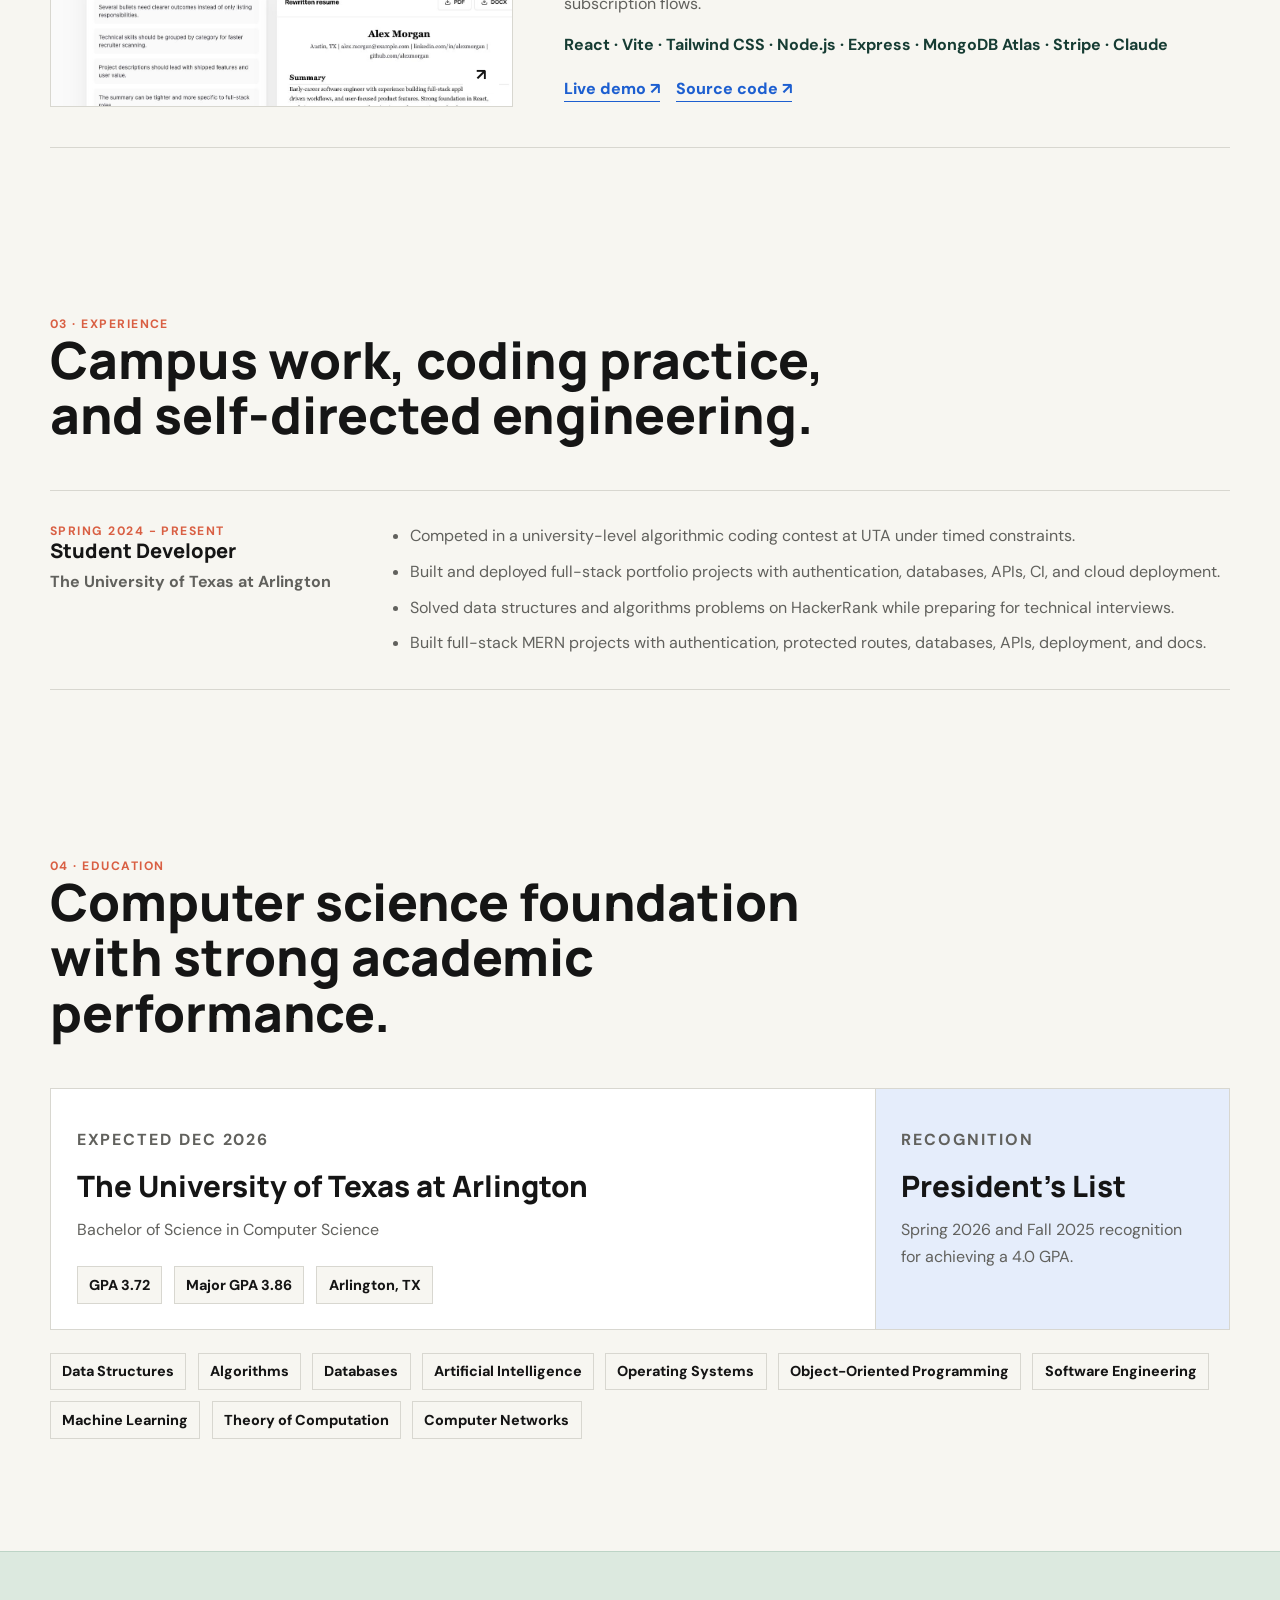
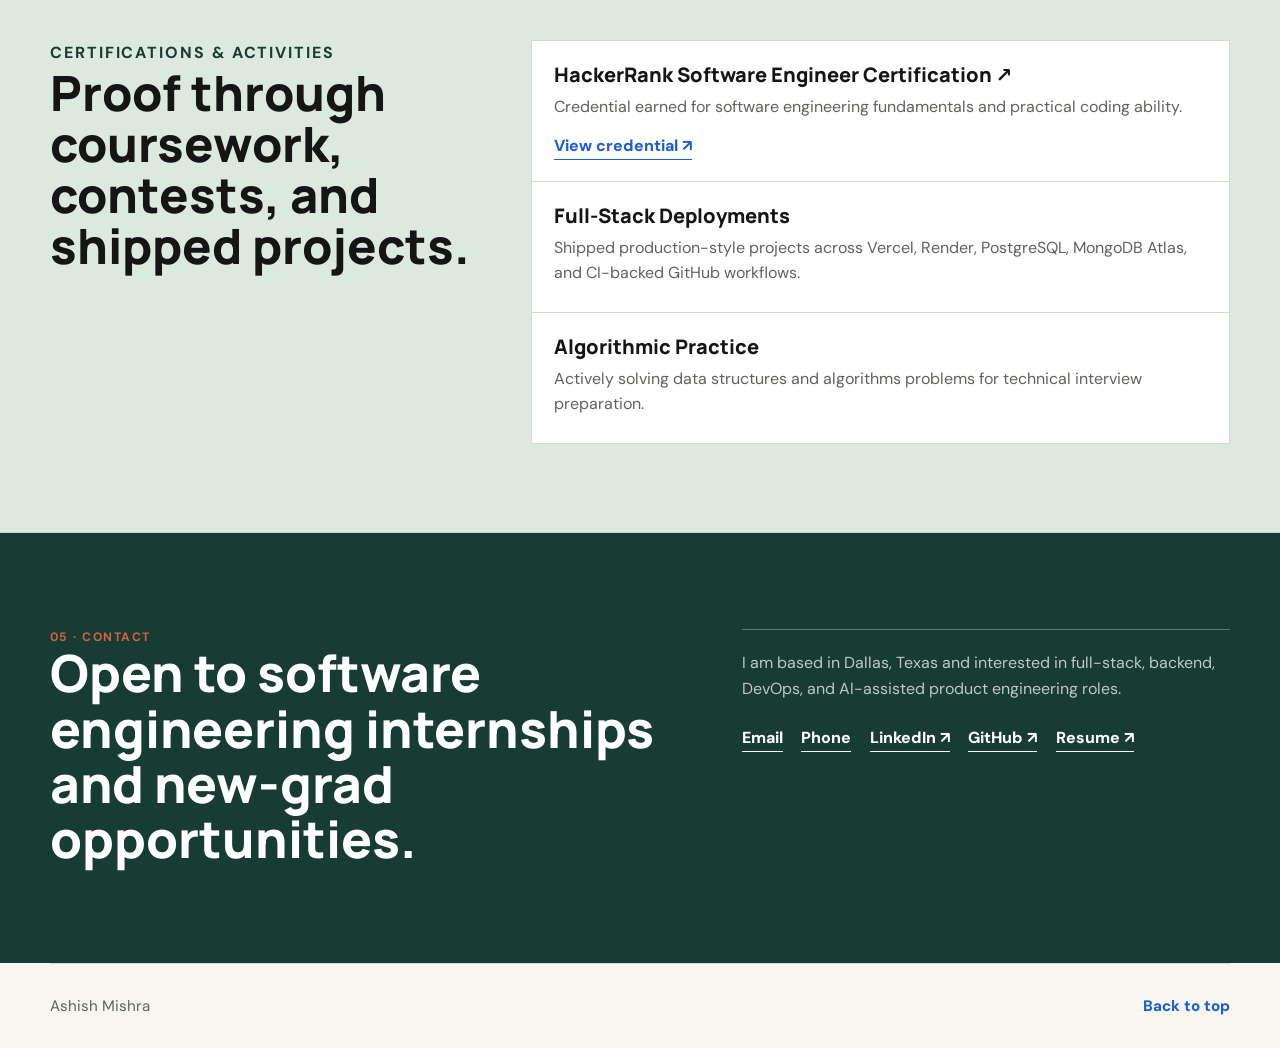
==== commit 625757c6: "Update LedgerOne portfolio wording" ====
--- a/index.html
+++ b/index.html
@@ -84,7 +84,7 @@
           </p>
           <div class="intro-columns">
             <p>
-              My recent work includes LedgerOne, an enterprise investment portfolio and order management
+              My recent work includes LedgerOne, a full-stack stock paper-trading
               platform, DevOpsPulse, a deployed uptime monitoring platform, and ResumeRoast, an AI-powered
               SaaS-style resume review app with auth, usage limits, downloads, and Stripe subscription infrastructure.
             </p>
@@ -150,17 +150,17 @@
               rel="noreferrer"
               aria-label="Open LedgerOne live demo"
             >
-              <img src="assets/ledgerone-dashboard.png" alt="LedgerOne investment portfolio dashboard" />
+              <img src="assets/ledgerone-dashboard.png" alt="LedgerOne stock paper trading dashboard" />
             </a>
             <div class="project-details">
-              <div class="project-meta"><span>Investment portfolio OMS</span><span>2026</span></div>
+              <div class="project-meta"><span>Stock paper trading platform</span><span>2026</span></div>
               <h3>LedgerOne</h3>
               <p>
-                A full-stack investment portfolio and order management platform with JWT authentication,
-                role-based admin controls, PostgreSQL/Flyway schema management, simulated market and limit
-                orders, portfolio analytics, watchlists, audit logs, notifications, and risk scoring.
+                A full-stack stock paper-trading platform with JWT/refresh-token authentication,
+                protected React workflows, live stock search, watchlists, holdings, trade history,
+                PostgreSQL/Flyway schema management, buying-power checks, and a $100K funded account per user.
               </p>
-              <p class="stack">Java &middot; Spring Boot &middot; Spring Security &middot; PostgreSQL &middot; Flyway &middot; React &middot; TypeScript &middot; Render &middot; Vercel</p>
+              <p class="stack">Java &middot; Spring Boot &middot; Spring Security &middot; PostgreSQL &middot; Flyway &middot; React &middot; TypeScript &middot; Finnhub API &middot; Docker &middot; Render &middot; Vercel</p>
               <div class="project-links">
                 <a href="https://ledger-one-mocha.vercel.app" target="_blank" rel="noreferrer">Live demo &nearr;</a>
                 <a href="https://github.com/Aashish-cs/LedgerOne" target="_blank" rel="noreferrer">Source code &nearr;</a>
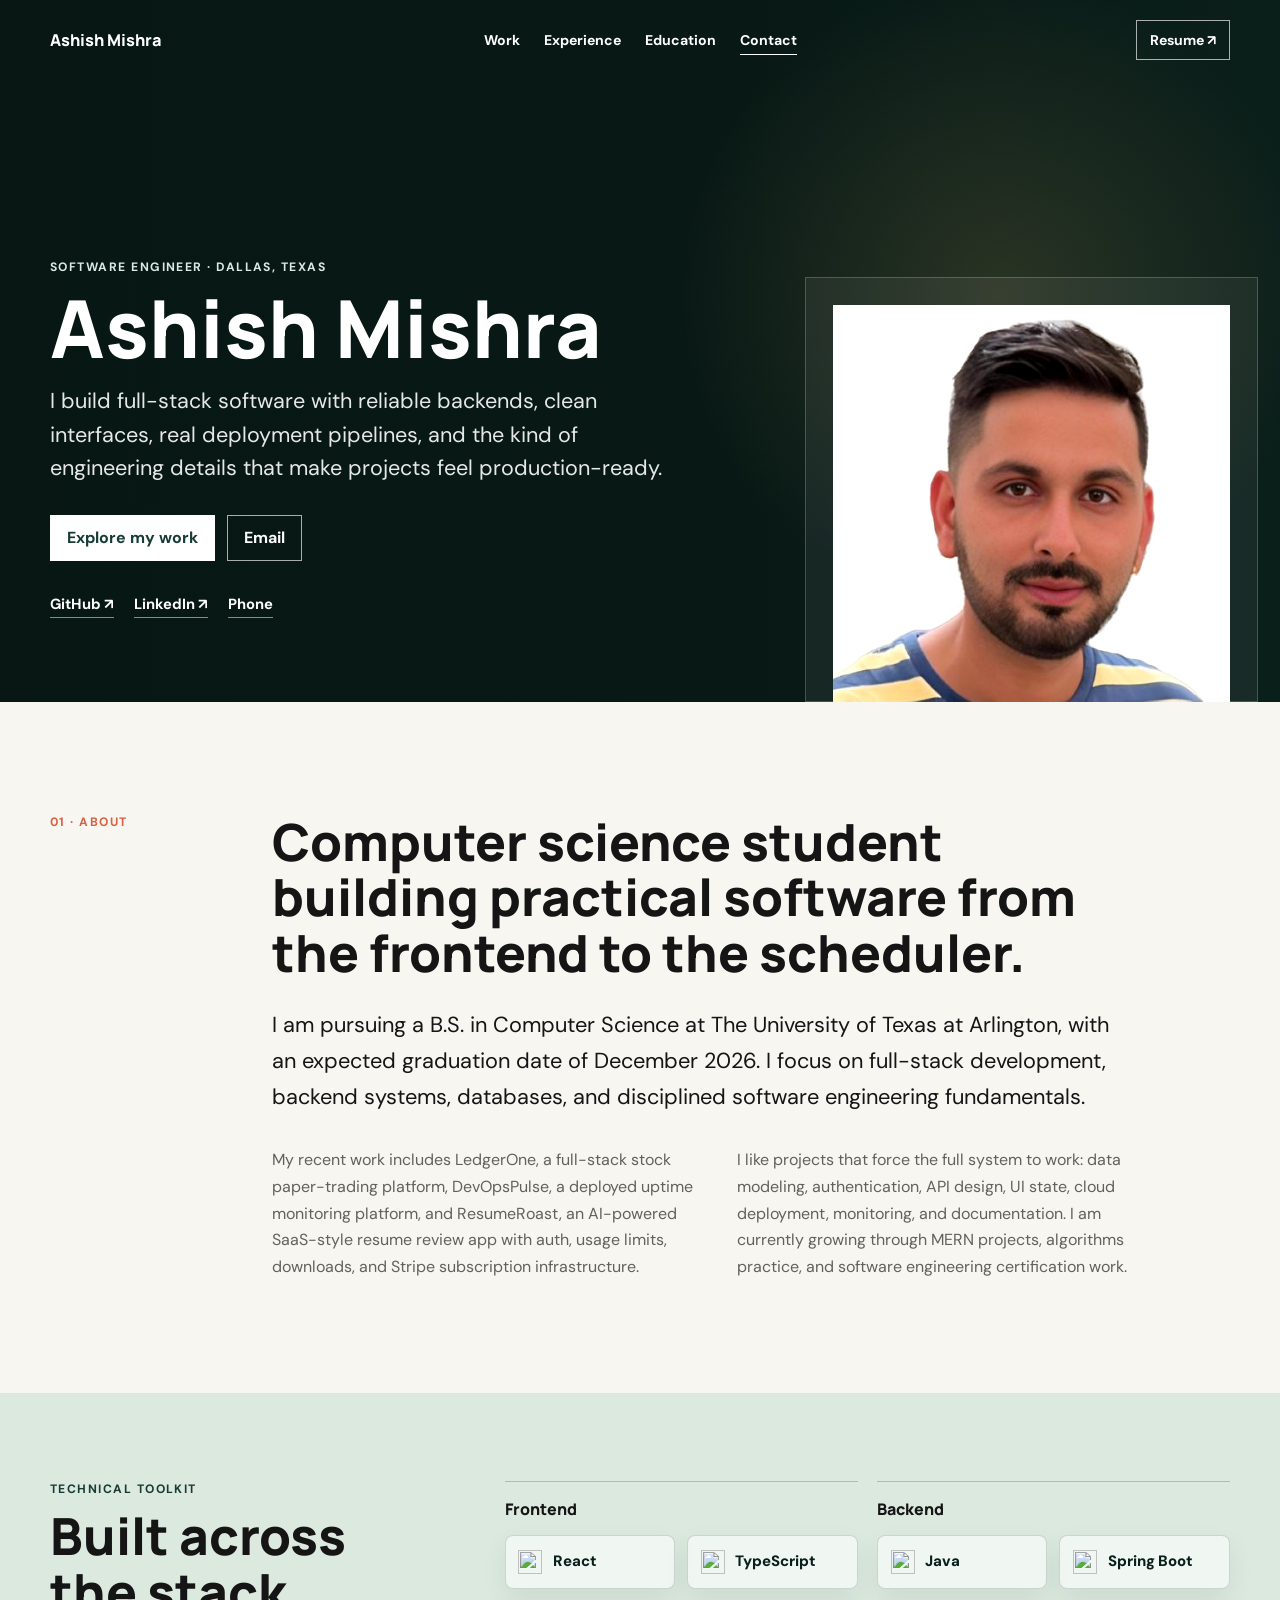
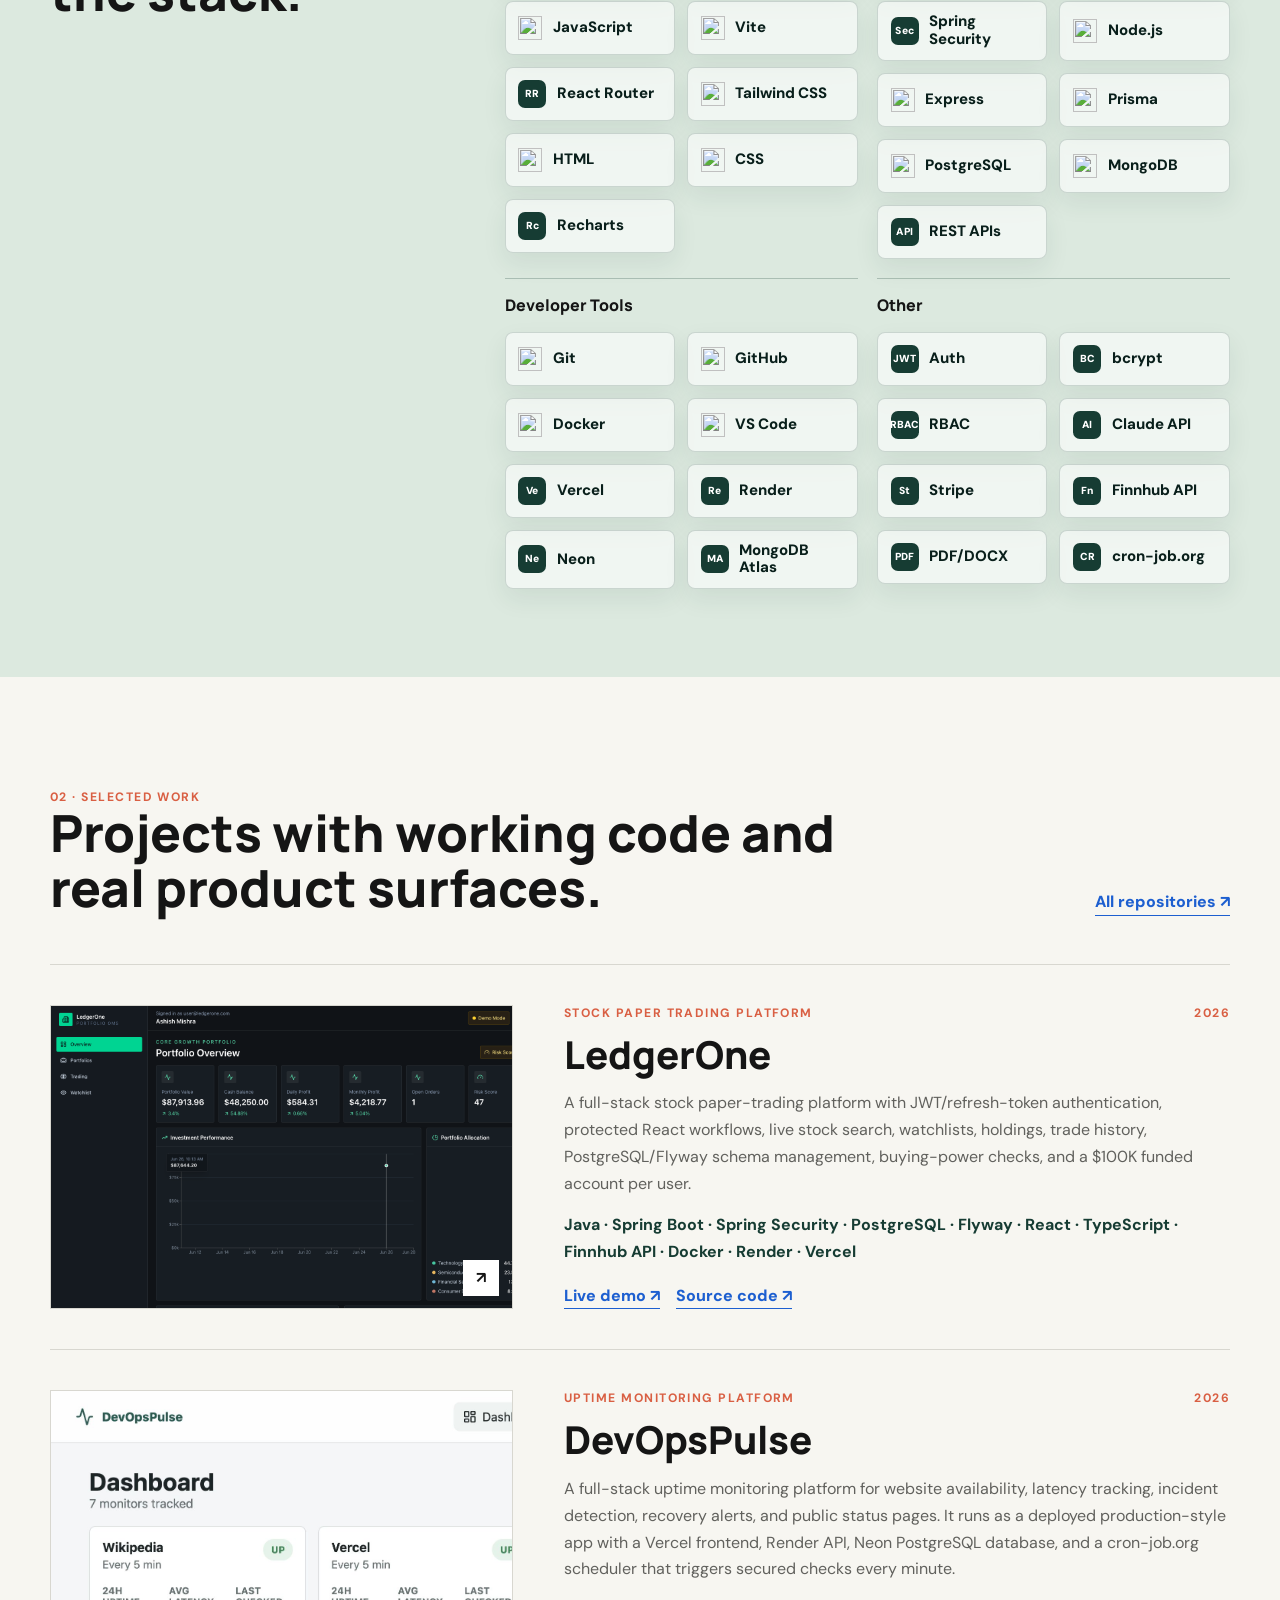
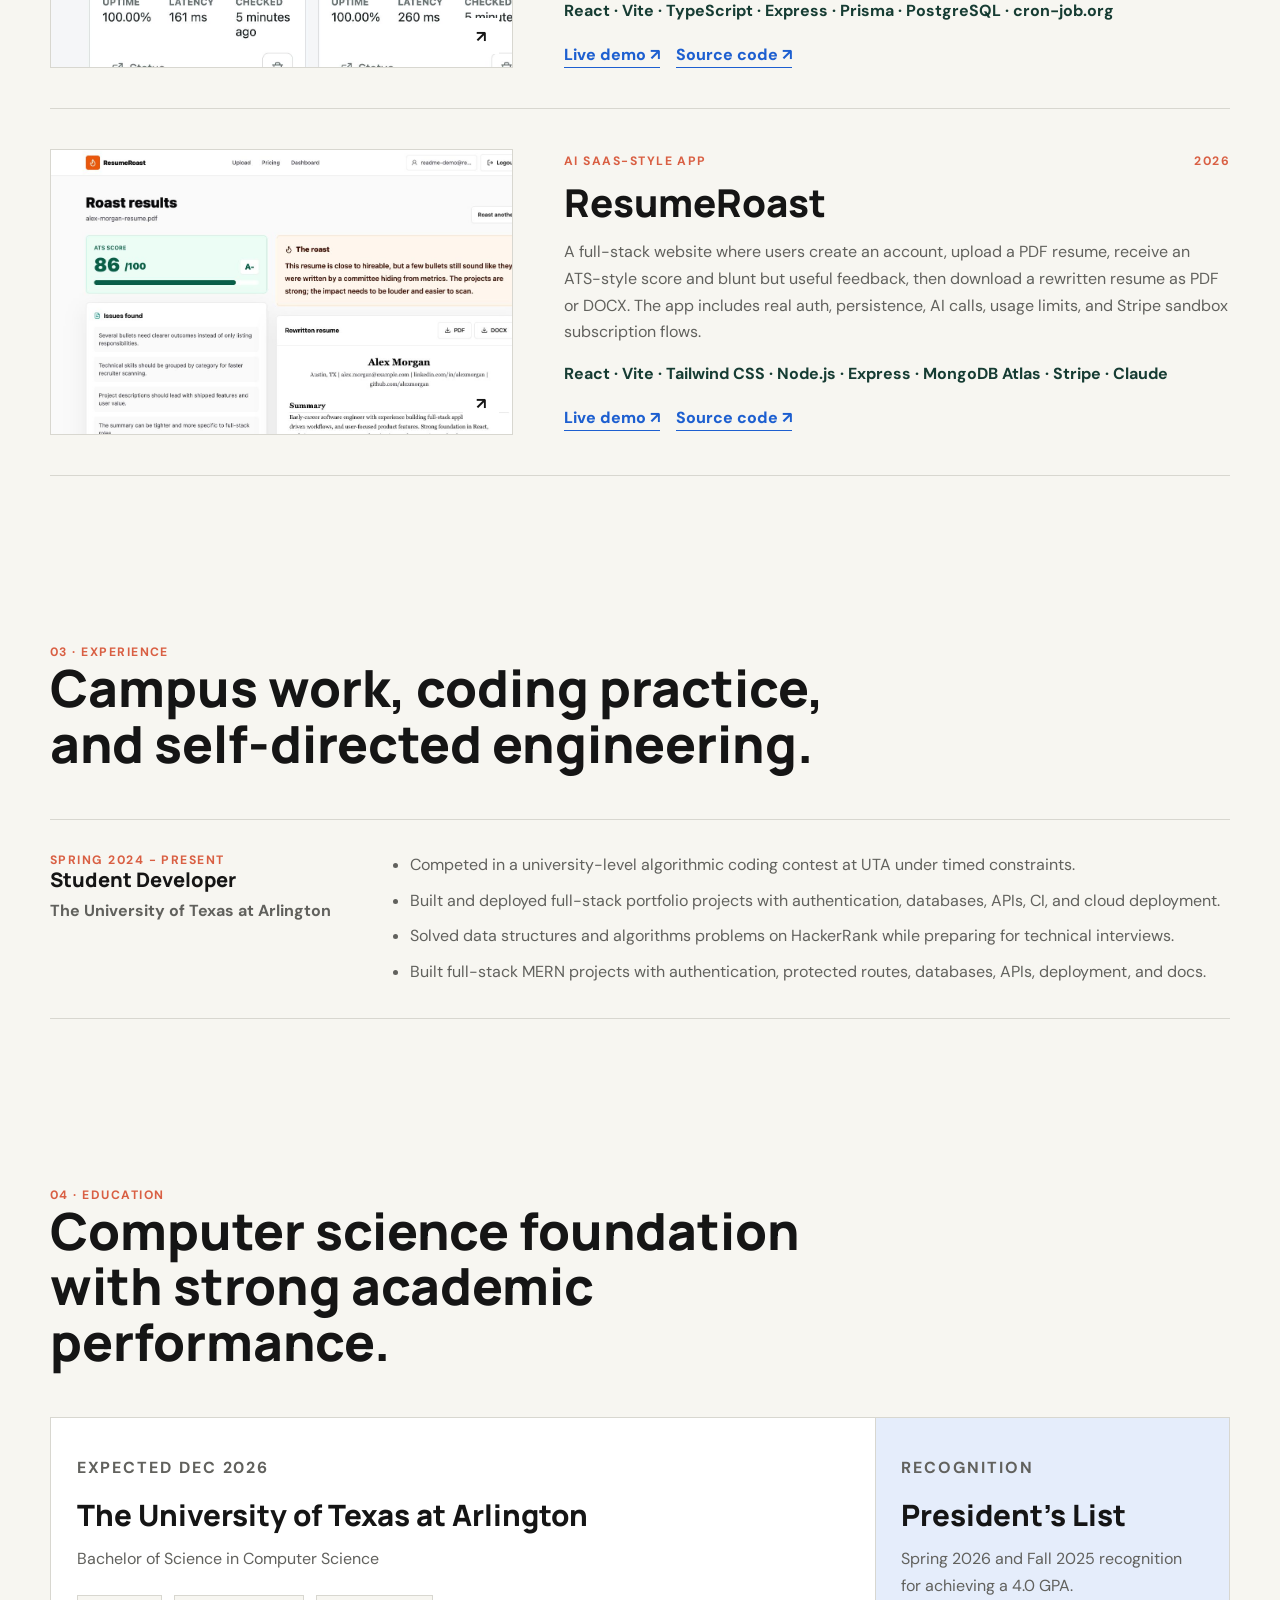
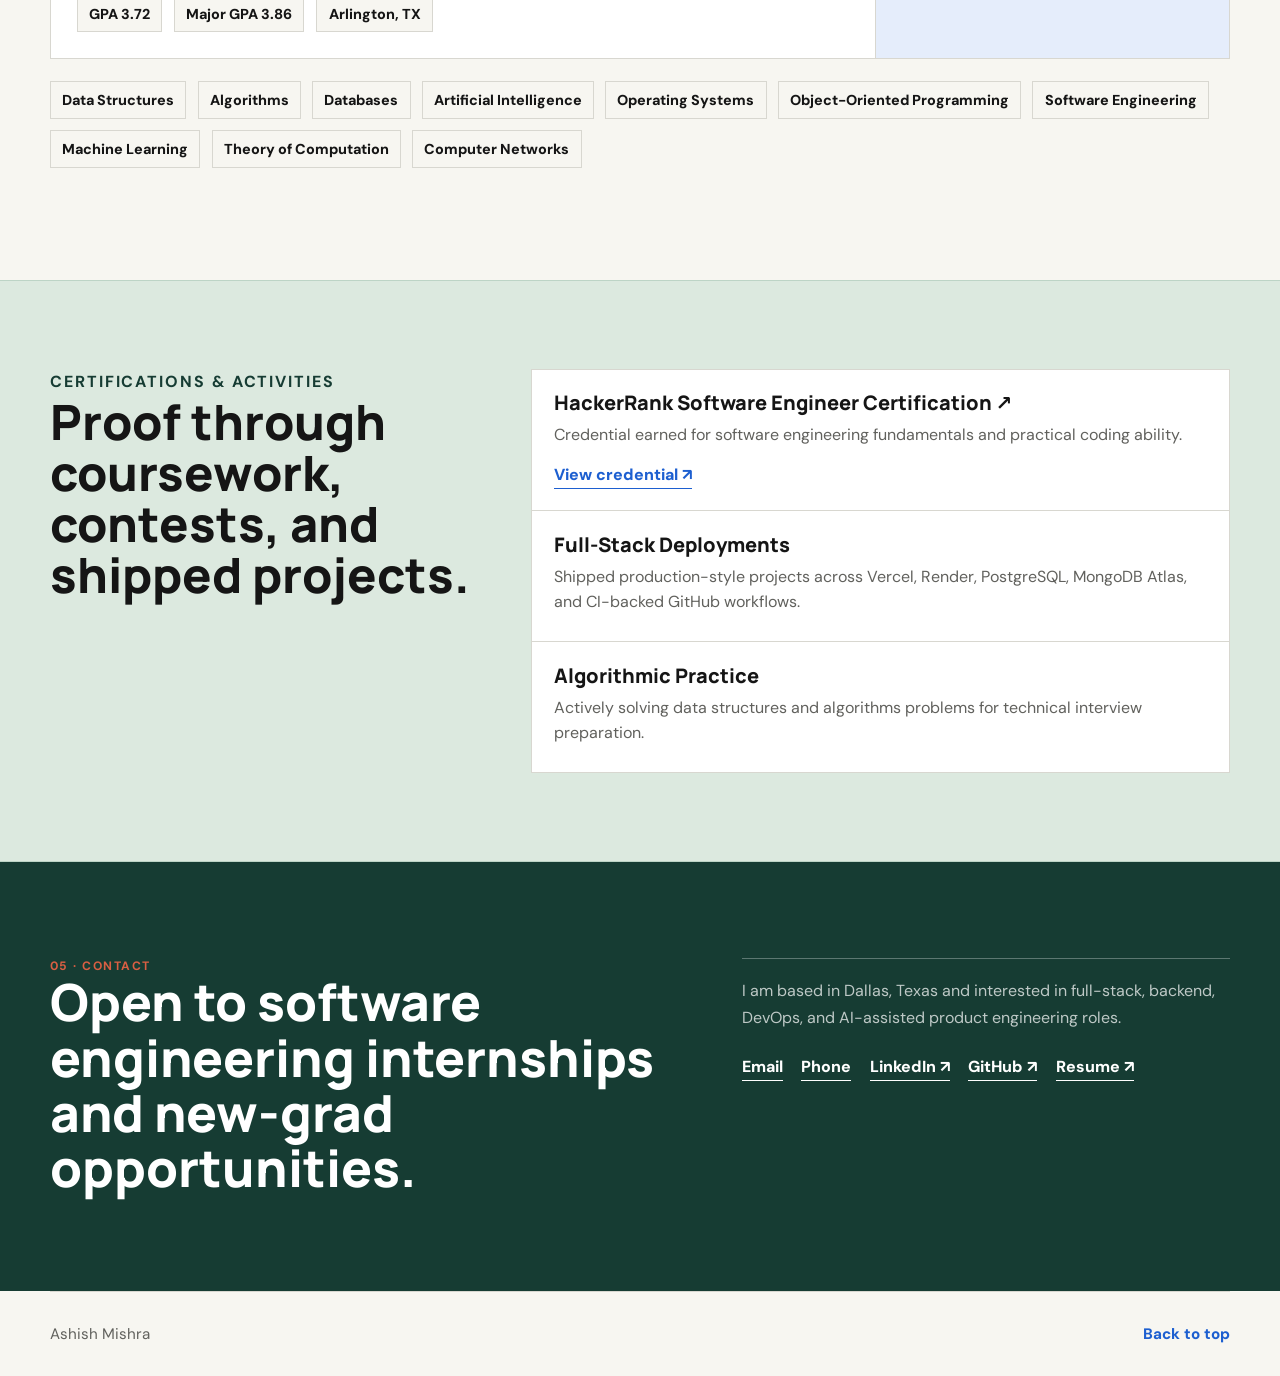
==== commit 70ba6cff: "Redesign portfolio skills section" ====
--- a/index.html
+++ b/index.html
@@ -102,30 +102,63 @@
           <p class="eyebrow dark">Technical toolkit</p>
           <h2 id="skills-title">Built across the stack.</h2>
         </div>
-        <div class="skills-list">
-          <article>
-            <h3>Languages</h3>
-            <p>Java, C++, C, JavaScript, TypeScript, SQL, HTML, CSS</p>
-          </article>
-          <article>
+        <div class="skills-groups">
+          <article class="skill-group">
             <h3>Frontend</h3>
-            <p>React, Vite, React Router, Tailwind CSS, Recharts, responsive interfaces</p>
-          </article>
-          <article>
+            <div class="skill-grid" aria-label="Frontend skills">
+              <span class="skill-pill"><img src="https://cdn.jsdelivr.net/gh/devicons/devicon@latest/icons/react/react-original.svg" alt="" />React</span>
+              <span class="skill-pill"><img src="https://cdn.jsdelivr.net/gh/devicons/devicon@latest/icons/typescript/typescript-original.svg" alt="" />TypeScript</span>
+              <span class="skill-pill"><img src="https://cdn.jsdelivr.net/gh/devicons/devicon@latest/icons/javascript/javascript-original.svg" alt="" />JavaScript</span>
+              <span class="skill-pill"><img src="https://cdn.jsdelivr.net/gh/devicons/devicon@latest/icons/vitejs/vitejs-original.svg" alt="" />Vite</span>
+              <span class="skill-pill"><span class="skill-mark">RR</span>React Router</span>
+              <span class="skill-pill"><img src="https://cdn.jsdelivr.net/gh/devicons/devicon@latest/icons/tailwindcss/tailwindcss-original.svg" alt="" />Tailwind CSS</span>
+              <span class="skill-pill"><img src="https://cdn.jsdelivr.net/gh/devicons/devicon@latest/icons/html5/html5-original.svg" alt="" />HTML</span>
+              <span class="skill-pill"><img src="https://cdn.jsdelivr.net/gh/devicons/devicon@latest/icons/css3/css3-original.svg" alt="" />CSS</span>
+              <span class="skill-pill"><span class="skill-mark">Rc</span>Recharts</span>
+            </div>
+          </article>
+
+          <article class="skill-group">
             <h3>Backend</h3>
-            <p>Java, Spring Boot, Spring Security, Node.js, Express.js, REST APIs, JWT auth, server-side validation</p>
-          </article>
-          <article>
-            <h3>Databases</h3>
-            <p>PostgreSQL, Flyway, Neon, Prisma, MongoDB, MongoDB Atlas, Mongoose, MySQL</p>
-          </article>
-          <article>
-            <h3>Cloud & Tools</h3>
-            <p>AWS, Vercel, Render, Neon, cron-job.org, Git, GitHub, Postman, VS Code, Eclipse</p>
-          </article>
-          <article>
-            <h3>Foundations</h3>
-            <p>Data structures, algorithms, OOP, operating systems, AI, machine learning, networks</p>
+            <div class="skill-grid" aria-label="Backend skills">
+              <span class="skill-pill"><img src="https://cdn.jsdelivr.net/gh/devicons/devicon@latest/icons/java/java-original.svg" alt="" />Java</span>
+              <span class="skill-pill"><img src="https://cdn.jsdelivr.net/gh/devicons/devicon@latest/icons/spring/spring-original.svg" alt="" />Spring Boot</span>
+              <span class="skill-pill"><span class="skill-mark">Sec</span>Spring Security</span>
+              <span class="skill-pill"><img src="https://cdn.jsdelivr.net/gh/devicons/devicon@latest/icons/nodejs/nodejs-original.svg" alt="" />Node.js</span>
+              <span class="skill-pill"><img src="https://cdn.jsdelivr.net/gh/devicons/devicon@latest/icons/express/express-original.svg" alt="" />Express</span>
+              <span class="skill-pill"><img src="https://cdn.jsdelivr.net/gh/devicons/devicon@latest/icons/prisma/prisma-original.svg" alt="" />Prisma</span>
+              <span class="skill-pill"><img src="https://cdn.jsdelivr.net/gh/devicons/devicon@latest/icons/postgresql/postgresql-original.svg" alt="" />PostgreSQL</span>
+              <span class="skill-pill"><img src="https://cdn.jsdelivr.net/gh/devicons/devicon@latest/icons/mongodb/mongodb-original.svg" alt="" />MongoDB</span>
+              <span class="skill-pill"><span class="skill-mark">API</span>REST APIs</span>
+            </div>
+          </article>
+
+          <article class="skill-group">
+            <h3>Developer Tools</h3>
+            <div class="skill-grid" aria-label="Developer tools">
+              <span class="skill-pill"><img src="https://cdn.jsdelivr.net/gh/devicons/devicon@latest/icons/git/git-original.svg" alt="" />Git</span>
+              <span class="skill-pill"><img src="https://cdn.jsdelivr.net/gh/devicons/devicon@latest/icons/github/github-original.svg" alt="" />GitHub</span>
+              <span class="skill-pill"><img src="https://cdn.jsdelivr.net/gh/devicons/devicon@latest/icons/docker/docker-original.svg" alt="" />Docker</span>
+              <span class="skill-pill"><img src="https://cdn.jsdelivr.net/gh/devicons/devicon@latest/icons/vscode/vscode-original.svg" alt="" />VS Code</span>
+              <span class="skill-pill"><span class="skill-mark">Ve</span>Vercel</span>
+              <span class="skill-pill"><span class="skill-mark">Re</span>Render</span>
+              <span class="skill-pill"><span class="skill-mark">Ne</span>Neon</span>
+              <span class="skill-pill"><span class="skill-mark">MA</span>MongoDB Atlas</span>
+            </div>
+          </article>
+
+          <article class="skill-group">
+            <h3>Other</h3>
+            <div class="skill-grid" aria-label="Other technical skills">
+              <span class="skill-pill"><span class="skill-mark">JWT</span>Auth</span>
+              <span class="skill-pill"><span class="skill-mark">BC</span>bcrypt</span>
+              <span class="skill-pill"><span class="skill-mark">RBAC</span>RBAC</span>
+              <span class="skill-pill"><span class="skill-mark">AI</span>Claude API</span>
+              <span class="skill-pill"><span class="skill-mark">St</span>Stripe</span>
+              <span class="skill-pill"><span class="skill-mark">Fn</span>Finnhub API</span>
+              <span class="skill-pill"><span class="skill-mark">PDF</span>PDF/DOCX</span>
+              <span class="skill-pill"><span class="skill-mark">CR</span>cron-job.org</span>
+            </div>
           </article>
         </div>
       </section>
--- a/styles.css
+++ b/styles.css
@@ -363,22 +363,61 @@
   font-weight: 800;
 }
 
-.skills-list {
+.skills-groups {
   display: grid;
   grid-template-columns: repeat(2, minmax(0, 1fr));
+  gap: 1.2rem;
+}
+
+.skill-group {
+  min-width: 0;
   border-top: 1px solid rgba(22, 60, 51, 0.25);
-}
-
-.skills-list article {
-  min-width: 0;
-  border-bottom: 1px solid rgba(22, 60, 51, 0.25);
-  padding: 1.25rem 1.5rem 1.25rem 0;
-}
-
-.skills-list article:nth-child(even) {
-  border-left: 1px solid rgba(22, 60, 51, 0.25);
-  padding-right: 0;
-  padding-left: 1.5rem;
+  padding-top: 1.1rem;
+}
+
+.skill-grid {
+  display: grid;
+  grid-template-columns: repeat(2, minmax(0, 1fr));
+  gap: 0.75rem;
+  margin-top: 1rem;
+}
+
+.skill-pill {
+  display: flex;
+  min-height: 54px;
+  align-items: center;
+  gap: 0.65rem;
+  border: 1px solid rgba(22, 60, 51, 0.18);
+  border-radius: 8px;
+  background: rgba(255, 255, 255, 0.58);
+  padding: 0.72rem 0.8rem;
+  color: var(--deep);
+  font-size: 0.94rem;
+  font-weight: 800;
+  line-height: 1.15;
+  box-shadow: 0 10px 24px rgba(22, 60, 51, 0.08);
+}
+
+.skill-pill img {
+  width: 24px;
+  height: 24px;
+  flex: 0 0 24px;
+  object-fit: contain;
+}
+
+.skill-mark {
+  display: inline-flex;
+  width: 28px;
+  height: 28px;
+  flex: 0 0 28px;
+  align-items: center;
+  justify-content: center;
+  border-radius: 7px;
+  background: var(--forest);
+  color: var(--white);
+  font-size: 0.64rem;
+  font-weight: 900;
+  letter-spacing: 0.02em;
 }
 
 .award-list {
@@ -395,7 +434,7 @@
   padding: 1.35rem;
 }
 
-.skills-list h3,
+.skill-group h3,
 .award-list h3,
 .project-details h3,
 .timeline-item h3,
@@ -405,18 +444,13 @@
   font-weight: 800;
 }
 
-.skills-list h3 {
+.skill-group h3 {
   font-size: 1rem;
 }
 
-.skills-list p,
 .award-list p {
   margin-top: 0.5rem;
   line-height: 1.55;
-}
-
-.skills-list p {
-  color: #39564e;
 }
 
 .award-list p {
@@ -779,7 +813,7 @@
     gap: 2rem;
   }
 
-  .skills-list {
+  .skills-groups {
     grid-template-columns: repeat(2, minmax(0, 1fr));
   }
 
@@ -877,13 +911,9 @@
   }
 
   .intro-columns,
-  .skills-list {
+  .skills-groups,
+  .skill-grid {
     grid-template-columns: 1fr;
-  }
-
-  .skills-list article:nth-child(even) {
-    border-left: 0;
-    padding-left: 0;
   }
 
   .project-image,
@@ -902,7 +932,6 @@
 
   .contact-panel,
   .education-card,
-  .skills-list article,
   .award-list article {
     padding: 1.15rem;
   }
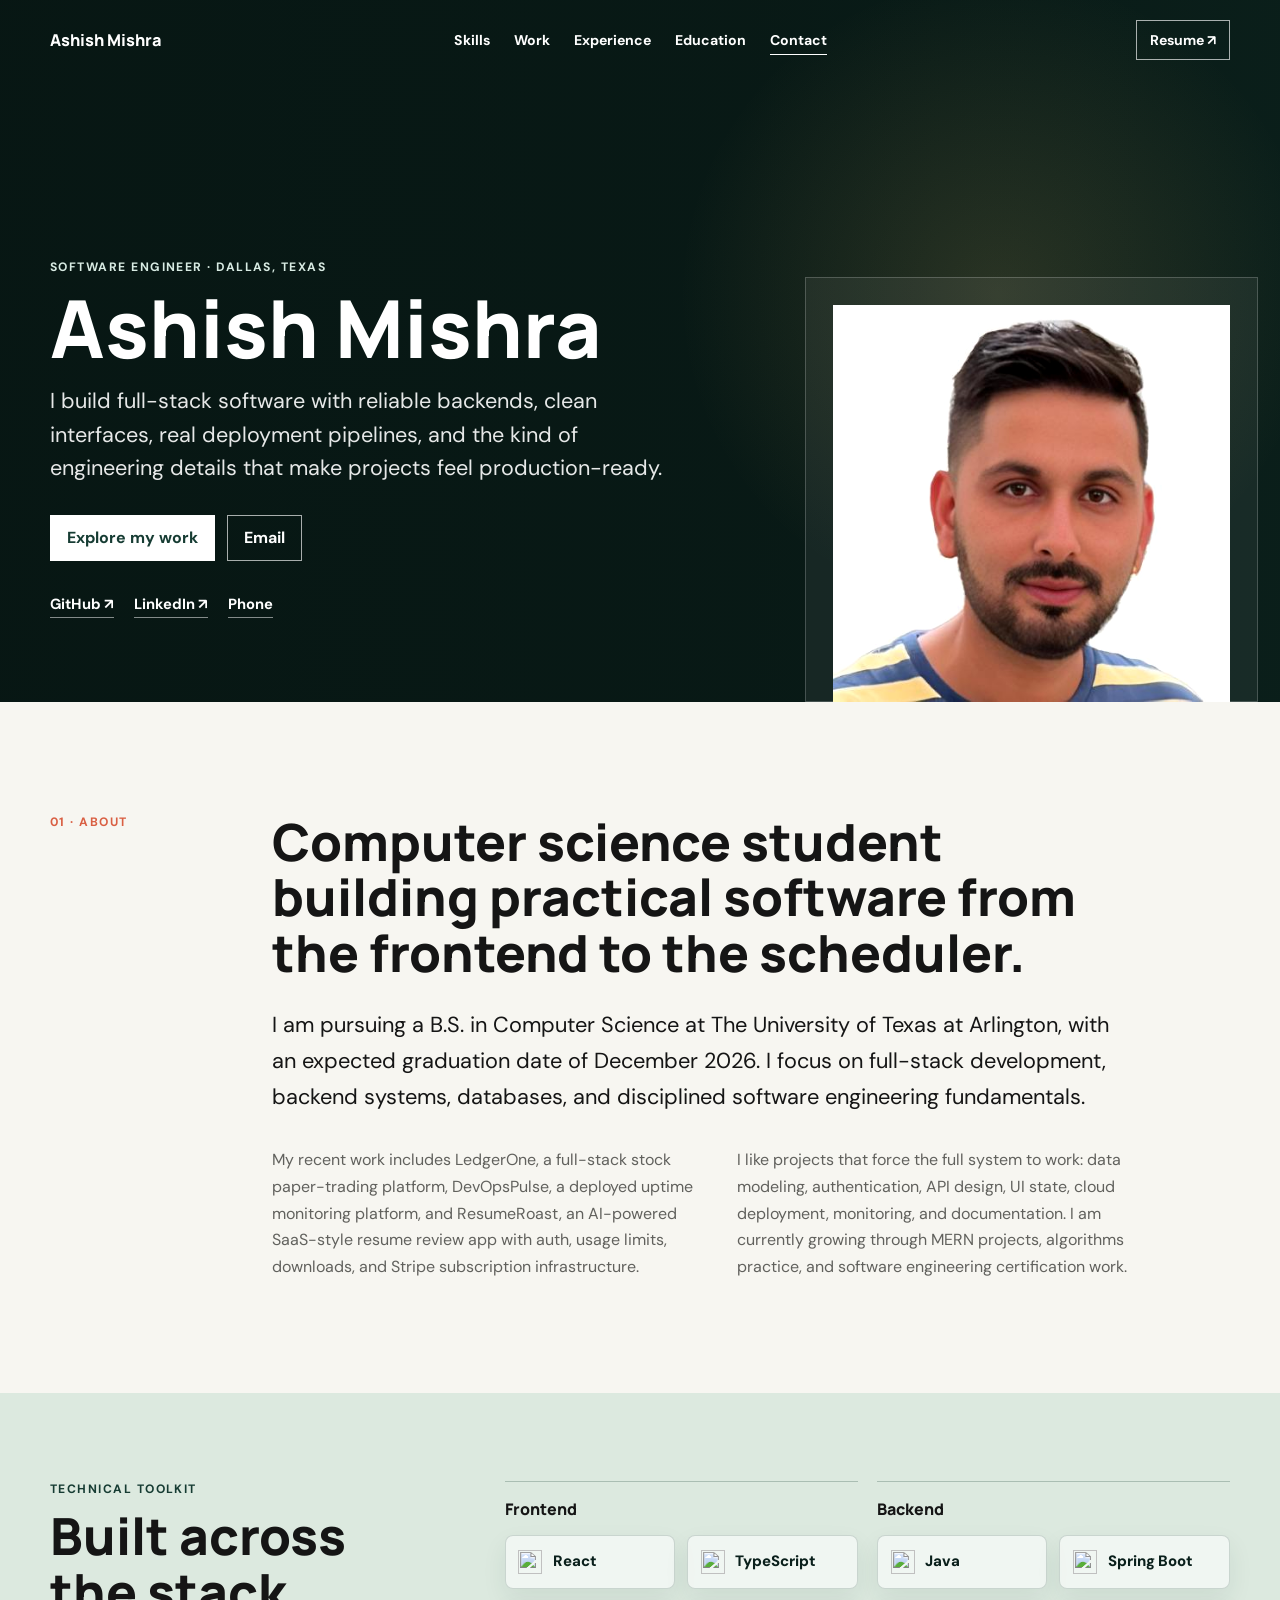
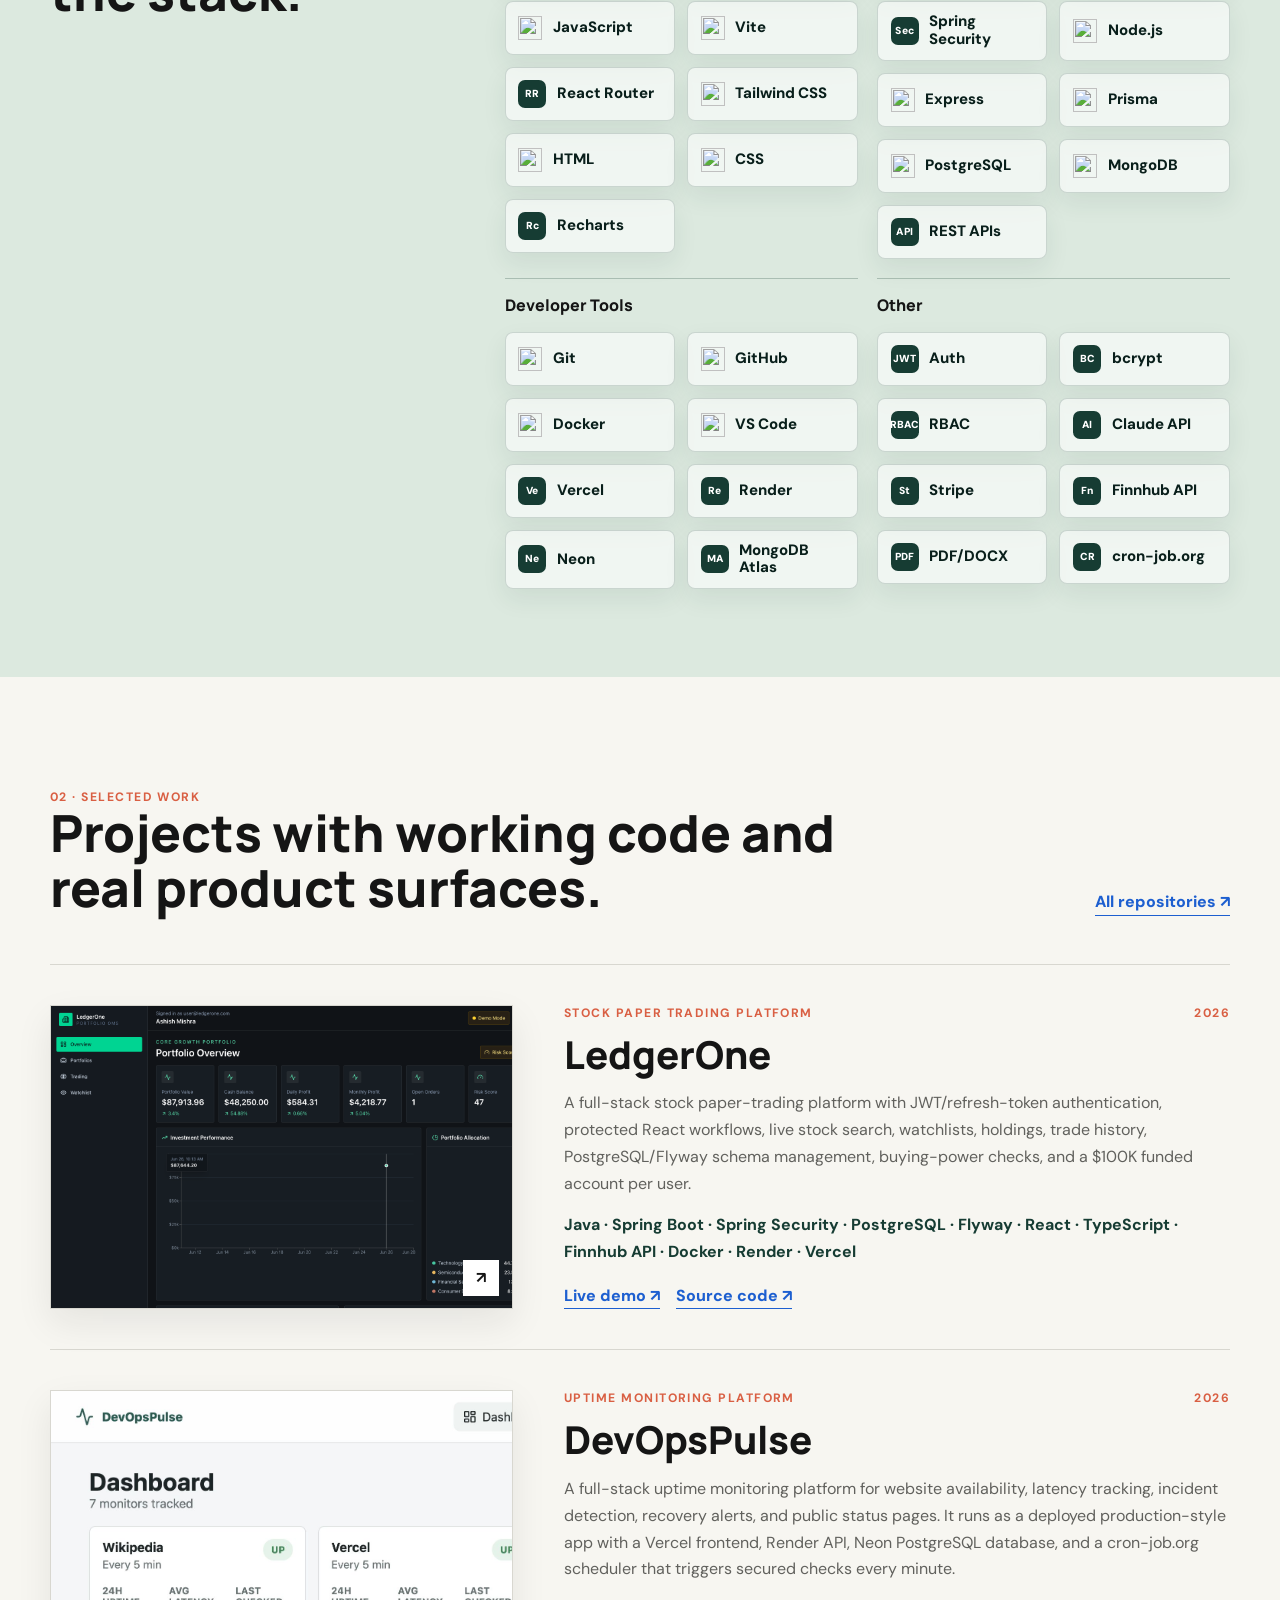
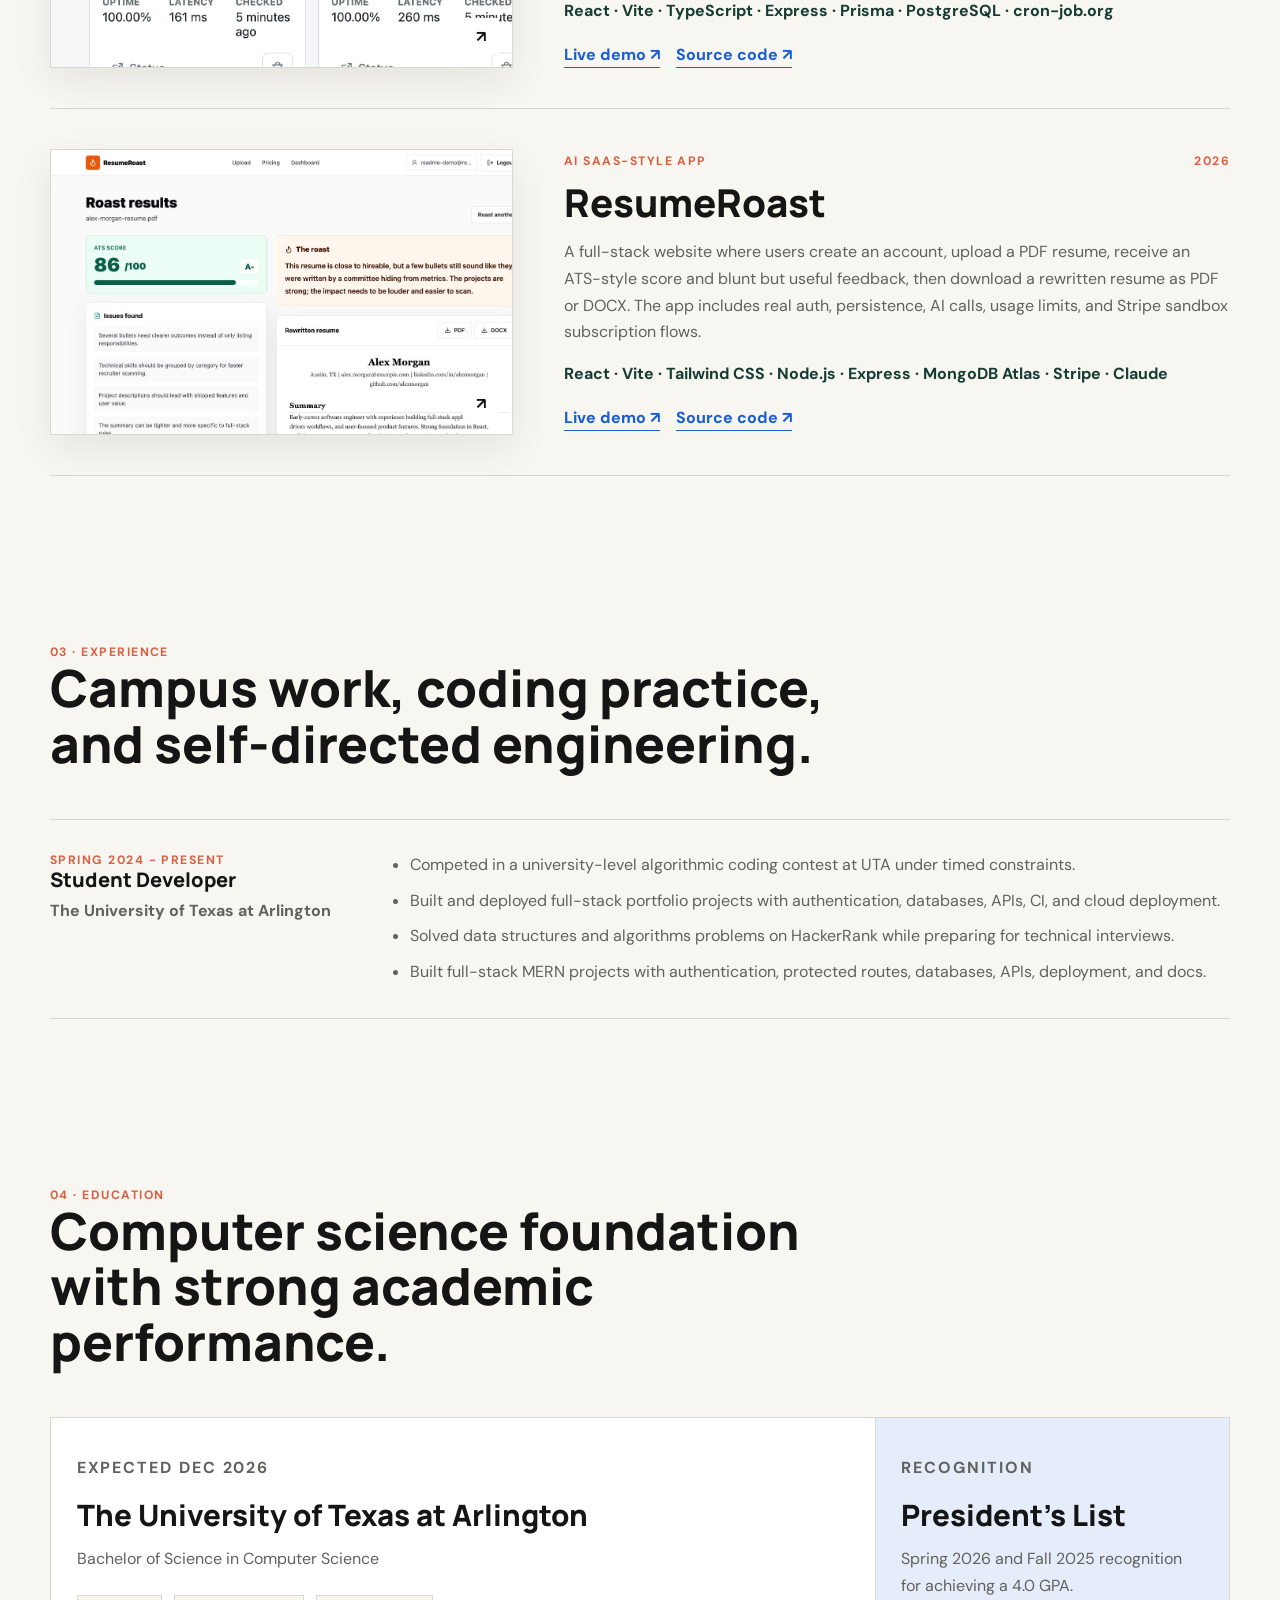
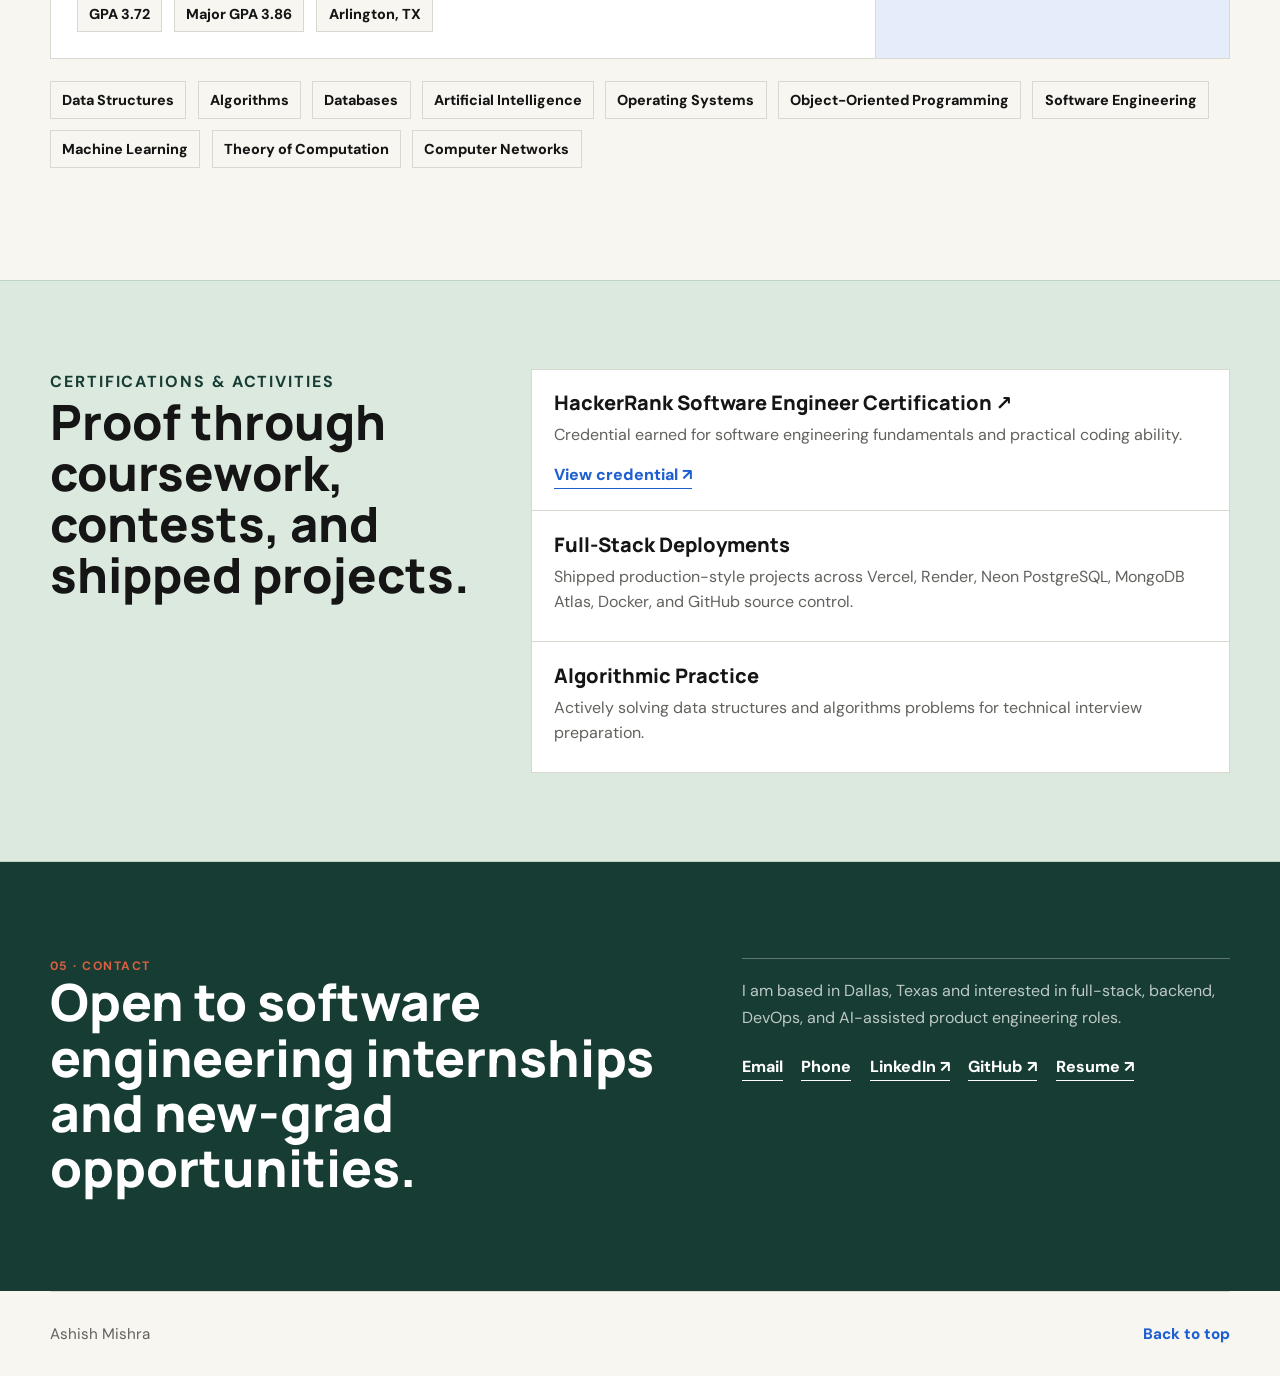
==== commit 24b4acb6: "Add interactive portfolio hover polish" ====
--- a/index.html
+++ b/index.html
@@ -38,6 +38,7 @@
     <header class="site-header">
       <a class="brand" href="#home" aria-label="Ashish Mishra home">Ashish Mishra</a>
       <nav class="nav-links" aria-label="Primary navigation" data-nav>
+        <a href="#skills">Skills</a>
         <a href="#work">Work</a>
         <a href="#experience">Experience</a>
         <a href="#education">Education</a>
@@ -97,7 +98,7 @@
         </div>
       </section>
 
-      <section class="skills-band" aria-labelledby="skills-title">
+      <section class="skills-band" id="skills" aria-labelledby="skills-title">
         <div class="skills-heading">
           <p class="eyebrow dark">Technical toolkit</p>
           <h2 id="skills-title">Built across the stack.</h2>
@@ -342,7 +343,7 @@
             </article>
             <article>
               <h3>Full-Stack Deployments</h3>
-              <p>Shipped production-style projects across Vercel, Render, PostgreSQL, MongoDB Atlas, and CI-backed GitHub workflows.</p>
+              <p>Shipped production-style projects across Vercel, Render, Neon PostgreSQL, MongoDB Atlas, Docker, and GitHub source control.</p>
             </article>
             <article>
               <h3>Algorithmic Practice</h3>
--- a/styles.css
+++ b/styles.css
@@ -138,6 +138,13 @@
   justify-self: end;
   border: 1px solid rgba(255, 255, 255, 0.65);
   padding: 0.62rem 0.8rem;
+  transition: background 180ms ease, border-color 180ms ease, color 180ms ease, transform 180ms ease;
+}
+
+.header-resume:hover {
+  transform: translateY(-2px);
+  background: rgba(255, 255, 255, 0.12);
+  border-color: var(--white);
 }
 
 .hero {
@@ -250,7 +257,7 @@
   border: 1px solid transparent;
   padding: 0.72rem 1rem;
   font-weight: 700;
-  transition: background 160ms ease, color 160ms ease, border-color 160ms ease;
+  transition: background 180ms ease, color 180ms ease, border-color 180ms ease, box-shadow 180ms ease, transform 180ms ease;
 }
 
 .button-primary {
@@ -260,6 +267,8 @@
 
 .button-primary:hover {
   background: var(--mint);
+  box-shadow: 0 16px 34px rgba(7, 22, 19, 0.2);
+  transform: translateY(-2px);
 }
 
 .button-secondary {
@@ -269,6 +278,8 @@
 
 .button-secondary:hover {
   background: rgba(255, 255, 255, 0.12);
+  border-color: var(--white);
+  transform: translateY(-2px);
 }
 
 .hero-links {
@@ -383,6 +394,9 @@
 }
 
 .skill-pill {
+  --spotlight-x: 50%;
+  --spotlight-y: 50%;
+  position: relative;
   display: flex;
   min-height: 54px;
   align-items: center;
@@ -396,6 +410,50 @@
   font-weight: 800;
   line-height: 1.15;
   box-shadow: 0 10px 24px rgba(22, 60, 51, 0.08);
+  isolation: isolate;
+  overflow: hidden;
+  transition: background 180ms ease, border-color 180ms ease, box-shadow 180ms ease, transform 180ms ease;
+}
+
+.skill-pill::before,
+.project-row::before,
+.education-card::before,
+.award-list article::before,
+.contact-panel::before {
+  position: absolute;
+  inset: 0;
+  z-index: 0;
+  background: radial-gradient(
+    circle at var(--spotlight-x, 50%) var(--spotlight-y, 50%),
+    rgba(29, 95, 208, 0.16),
+    rgba(240, 198, 109, 0.09) 30%,
+    transparent 58%
+  );
+  content: "";
+  opacity: 0;
+  pointer-events: none;
+  transition: opacity 180ms ease;
+}
+
+.skill-pill:hover,
+.skill-pill:focus-within {
+  border-color: rgba(29, 95, 208, 0.4);
+  background: rgba(255, 255, 255, 0.9);
+  box-shadow: 0 18px 40px rgba(22, 60, 51, 0.16);
+  transform: translateY(-3px) scale(1.015);
+}
+
+.skill-pill:hover::before,
+.skill-pill:focus-within::before,
+.project-row:hover::before,
+.project-row:focus-within::before,
+.education-card:hover::before,
+.education-card:focus-within::before,
+.award-list article:hover::before,
+.award-list article:focus-within::before,
+.contact-panel:hover::before,
+.contact-panel:focus-within::before {
+  opacity: 1;
 }
 
 .skill-pill img {
@@ -429,9 +487,21 @@
 }
 
 .award-list article {
+  --spotlight-x: 50%;
+  --spotlight-y: 50%;
+  position: relative;
   min-height: 170px;
   background: var(--white);
   padding: 1.35rem;
+  isolation: isolate;
+  overflow: hidden;
+  transition: box-shadow 180ms ease, transform 180ms ease;
+}
+
+.award-list article:hover,
+.award-list article:focus-within {
+  box-shadow: 0 18px 40px rgba(21, 21, 21, 0.1);
+  transform: translateY(-2px);
 }
 
 .skill-group h3,
@@ -475,6 +545,7 @@
 }
 
 .text-link {
+  display: inline-flex;
   flex: 0 0 auto;
   border-bottom: 1px solid currentColor;
   padding-bottom: 0.15rem;
@@ -485,11 +556,35 @@
 }
 
 .project-row {
+  --spotlight-x: 50%;
+  --spotlight-y: 50%;
+  position: relative;
   display: grid;
   grid-template-columns: minmax(260px, 0.82fr) minmax(0, 1.18fr);
   gap: clamp(1.5rem, 4vw, 4rem);
   border-bottom: 1px solid var(--line);
   padding: 2.5rem 0;
+  isolation: isolate;
+  transition: border-color 180ms ease, transform 180ms ease;
+}
+
+.project-row:hover,
+.project-row:focus-within {
+  border-color: rgba(29, 95, 208, 0.3);
+  transform: translateY(-2px);
+}
+
+.project-row > * {
+  position: relative;
+  z-index: 1;
+}
+
+.skill-pill > *,
+.education-card > *,
+.award-list article > *,
+.contact-panel > * {
+  position: relative;
+  z-index: 1;
 }
 
 .project-image {
@@ -499,6 +594,8 @@
   min-height: 250px;
   border: 1px solid var(--line);
   background: var(--white);
+  box-shadow: 0 14px 34px rgba(21, 21, 21, 0.08);
+  transition: border-color 180ms ease, box-shadow 180ms ease, transform 180ms ease;
 }
 
 .project-image::after {
@@ -521,11 +618,22 @@
   min-height: 250px;
   object-fit: cover;
   object-position: left top;
-  transition: transform 220ms ease;
-}
-
-.project-image:hover img {
-  transform: scale(1.018);
+  transition: filter 220ms ease, transform 260ms ease;
+}
+
+.project-image:hover,
+.project-row:hover .project-image,
+.project-image:focus-visible {
+  border-color: rgba(29, 95, 208, 0.44);
+  box-shadow: 0 22px 56px rgba(21, 21, 21, 0.14);
+  transform: translateY(-2px);
+}
+
+.project-image:hover img,
+.project-row:hover .project-image img,
+.project-image:focus-visible img {
+  filter: contrast(1.04) saturate(1.04);
+  transform: scale(1.045);
 }
 
 .project-details {
@@ -568,8 +676,26 @@
 }
 
 .project-links a {
+  display: inline-flex;
   border-bottom: 1px solid currentColor;
   padding-bottom: 0.15rem;
+  transition: color 180ms ease, transform 180ms ease;
+}
+
+.text-link,
+.award-link,
+.contact-links a,
+.site-footer a {
+  transition: color 180ms ease, transform 180ms ease;
+}
+
+.project-links a:hover,
+.text-link:hover,
+.award-link:hover,
+.contact-links a:hover,
+.site-footer a:hover {
+  color: var(--coral);
+  transform: translateY(-1px);
 }
 
 .award-link {
@@ -619,9 +745,21 @@
 }
 
 .education-card {
+  --spotlight-x: 50%;
+  --spotlight-y: 50%;
+  position: relative;
   min-height: 220px;
   background: var(--white);
   padding: 1.6rem;
+  isolation: isolate;
+  overflow: hidden;
+  transition: box-shadow 180ms ease, transform 180ms ease;
+}
+
+.education-card:hover,
+.education-card:focus-within {
+  box-shadow: 0 18px 40px rgba(21, 21, 21, 0.1);
+  transform: translateY(-2px);
 }
 
 .education-card.accent {
@@ -696,8 +834,21 @@
 }
 
 .contact-panel {
+  --spotlight-x: 50%;
+  --spotlight-y: 50%;
+  position: relative;
   border-top: 1px solid rgba(255, 255, 255, 0.3);
   padding-top: 1.2rem;
+  isolation: isolate;
+}
+
+.contact-panel::before {
+  background: radial-gradient(
+    circle at var(--spotlight-x, 50%) var(--spotlight-y, 50%),
+    rgba(255, 255, 255, 0.16),
+    rgba(240, 198, 109, 0.1) 32%,
+    transparent 60%
+  );
 }
 
 .contact-panel p {
@@ -794,6 +945,34 @@
   }
 }
 
+@media (prefers-reduced-motion: reduce) {
+  *,
+  *::before,
+  *::after {
+    scroll-behavior: auto !important;
+    transition-duration: 0.01ms !important;
+    animation-duration: 0.01ms !important;
+    animation-iteration-count: 1 !important;
+  }
+
+  .skill-pill:hover,
+  .project-row:hover,
+  .project-image:hover,
+  .project-row:hover .project-image,
+  .education-card:hover,
+  .award-list article:hover,
+  .header-resume:hover,
+  .button-primary:hover,
+  .button-secondary:hover {
+    transform: none;
+  }
+
+  .project-image:hover img,
+  .project-row:hover .project-image img {
+    transform: none;
+  }
+}
+
 @media (max-width: 980px) {
   .intro,
   .skills-band,
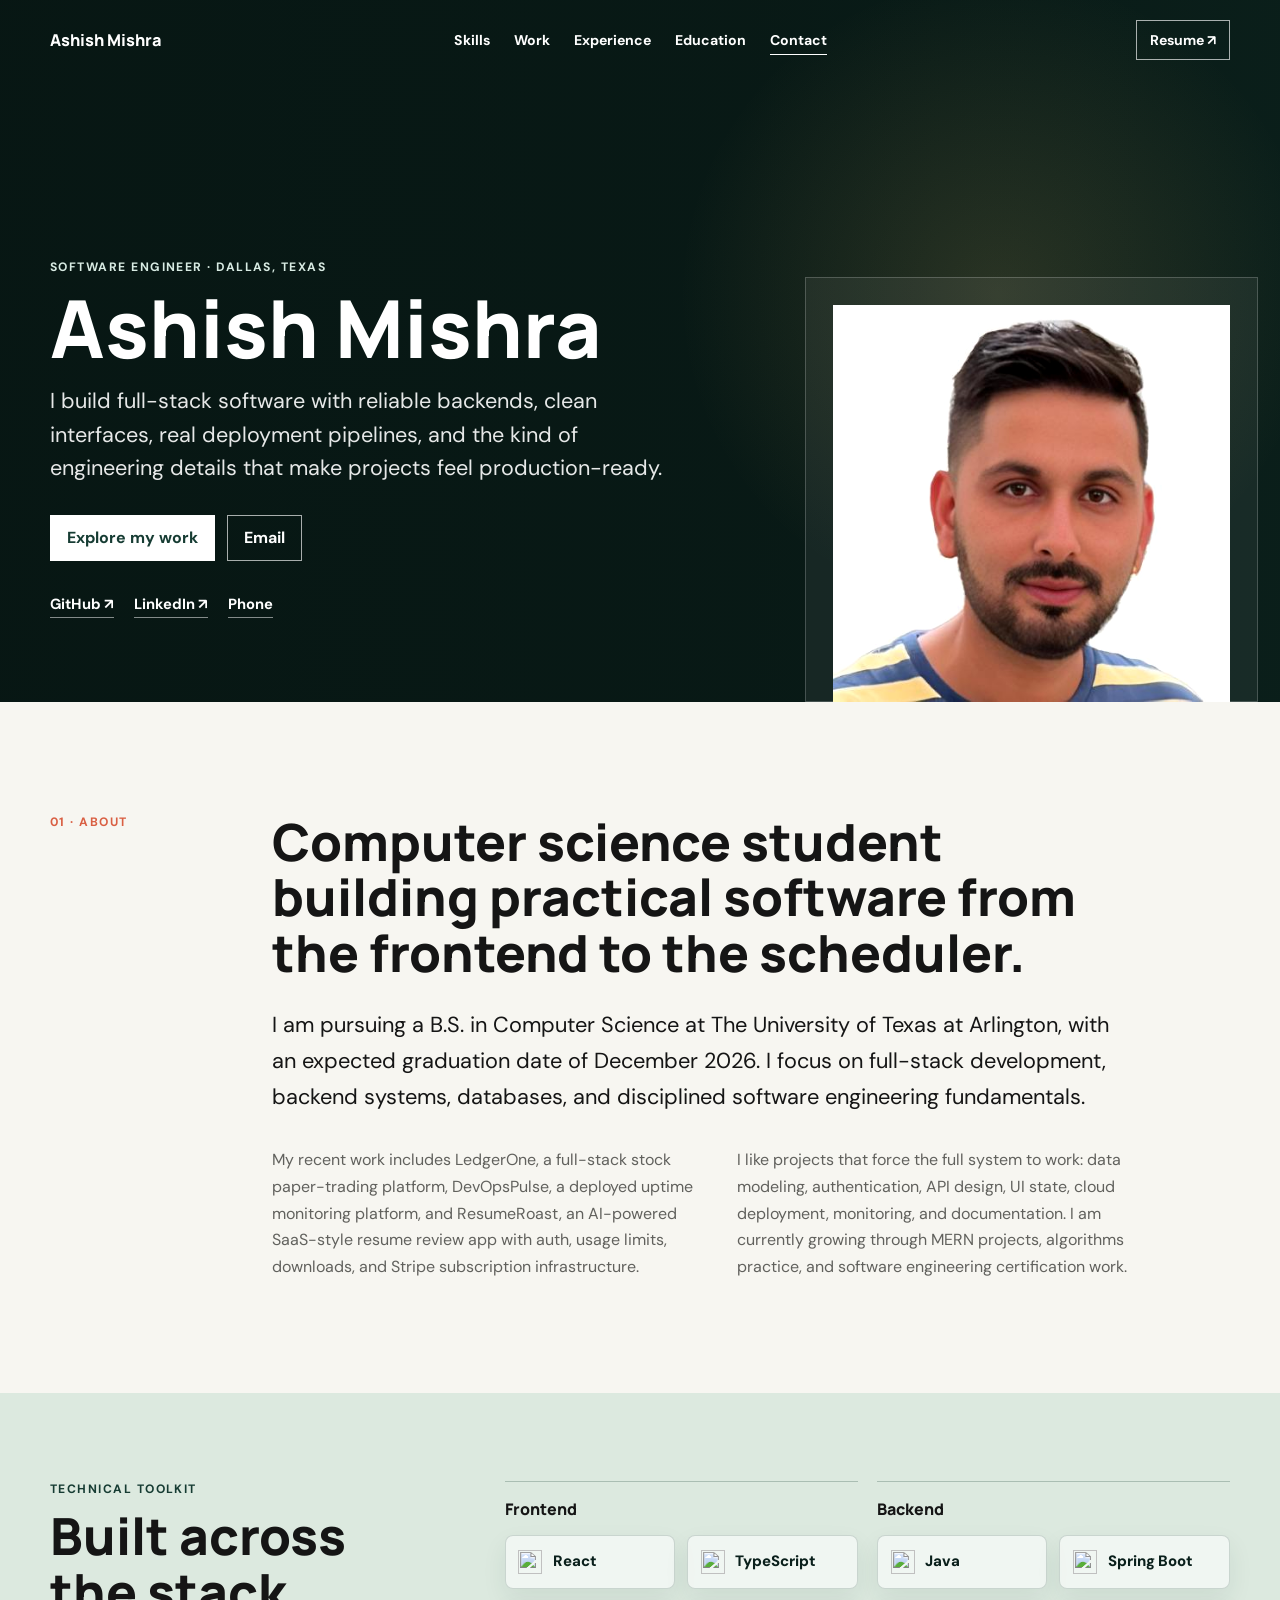
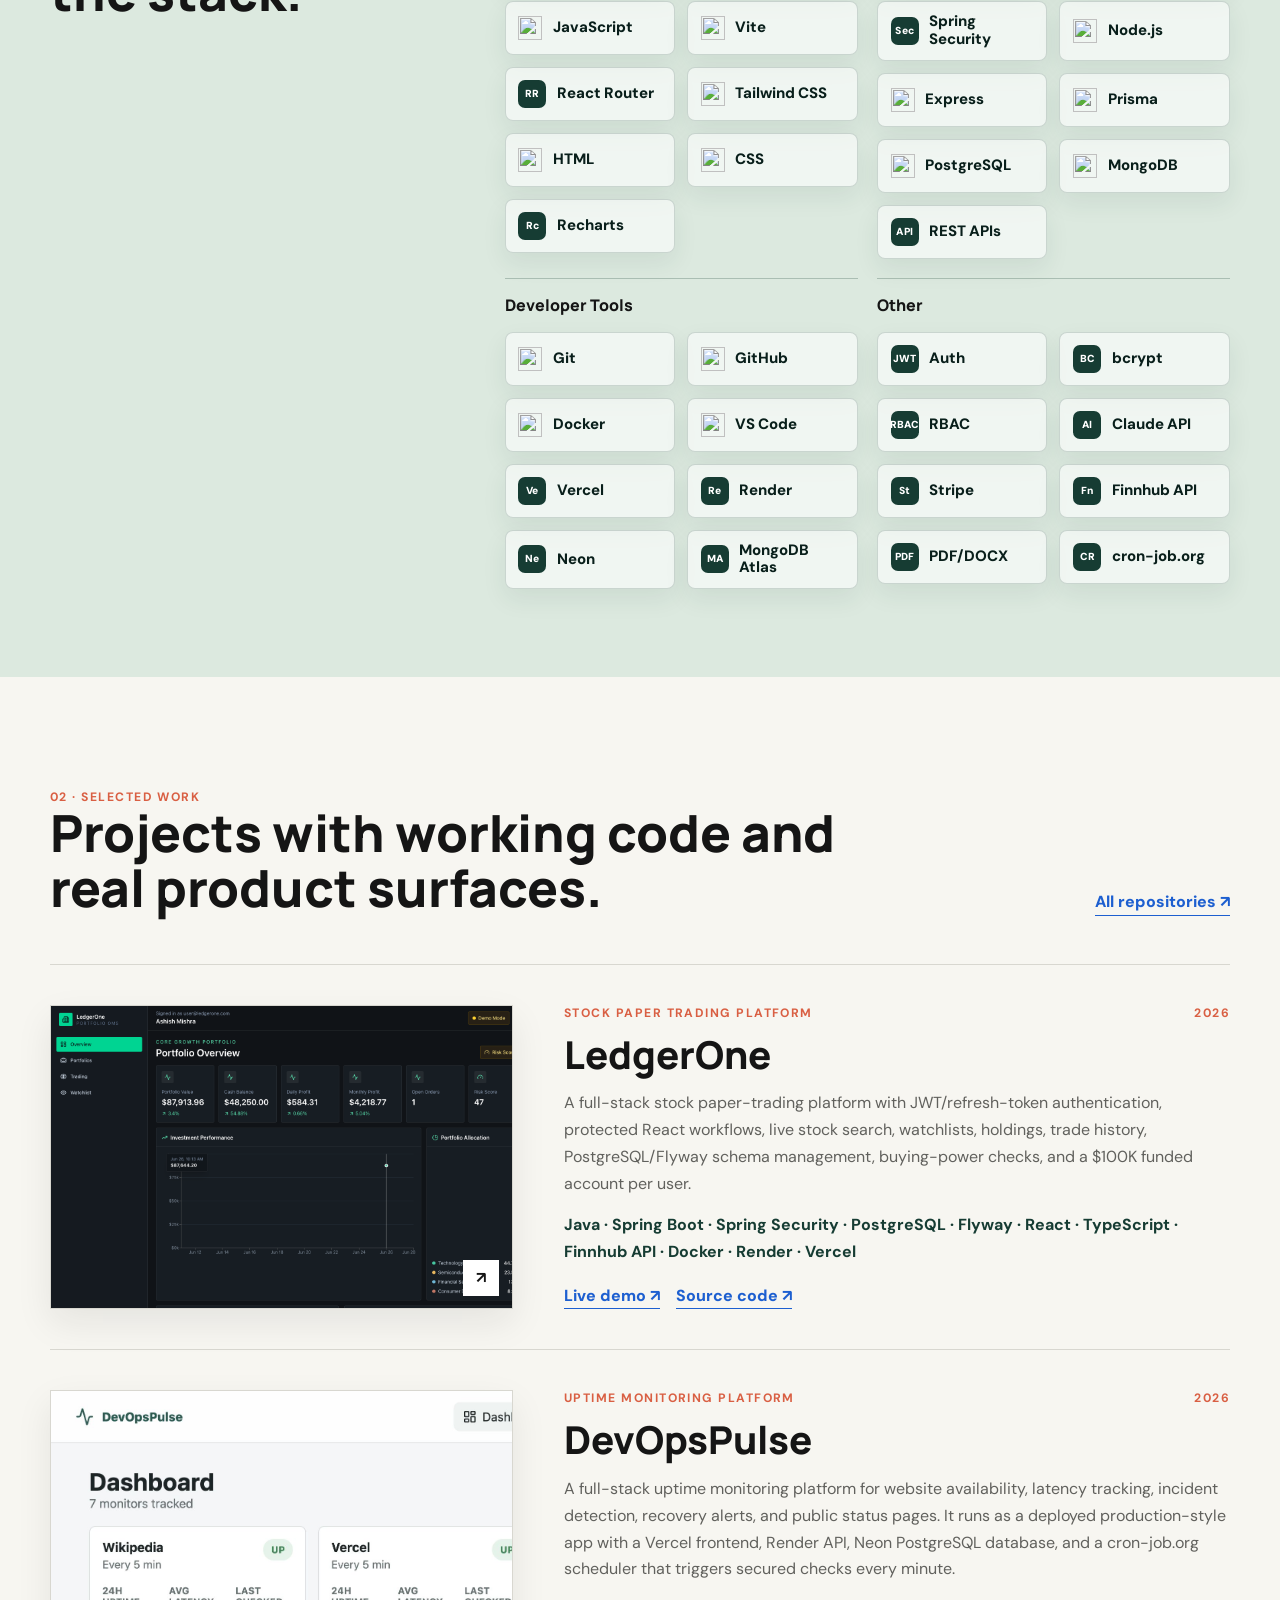
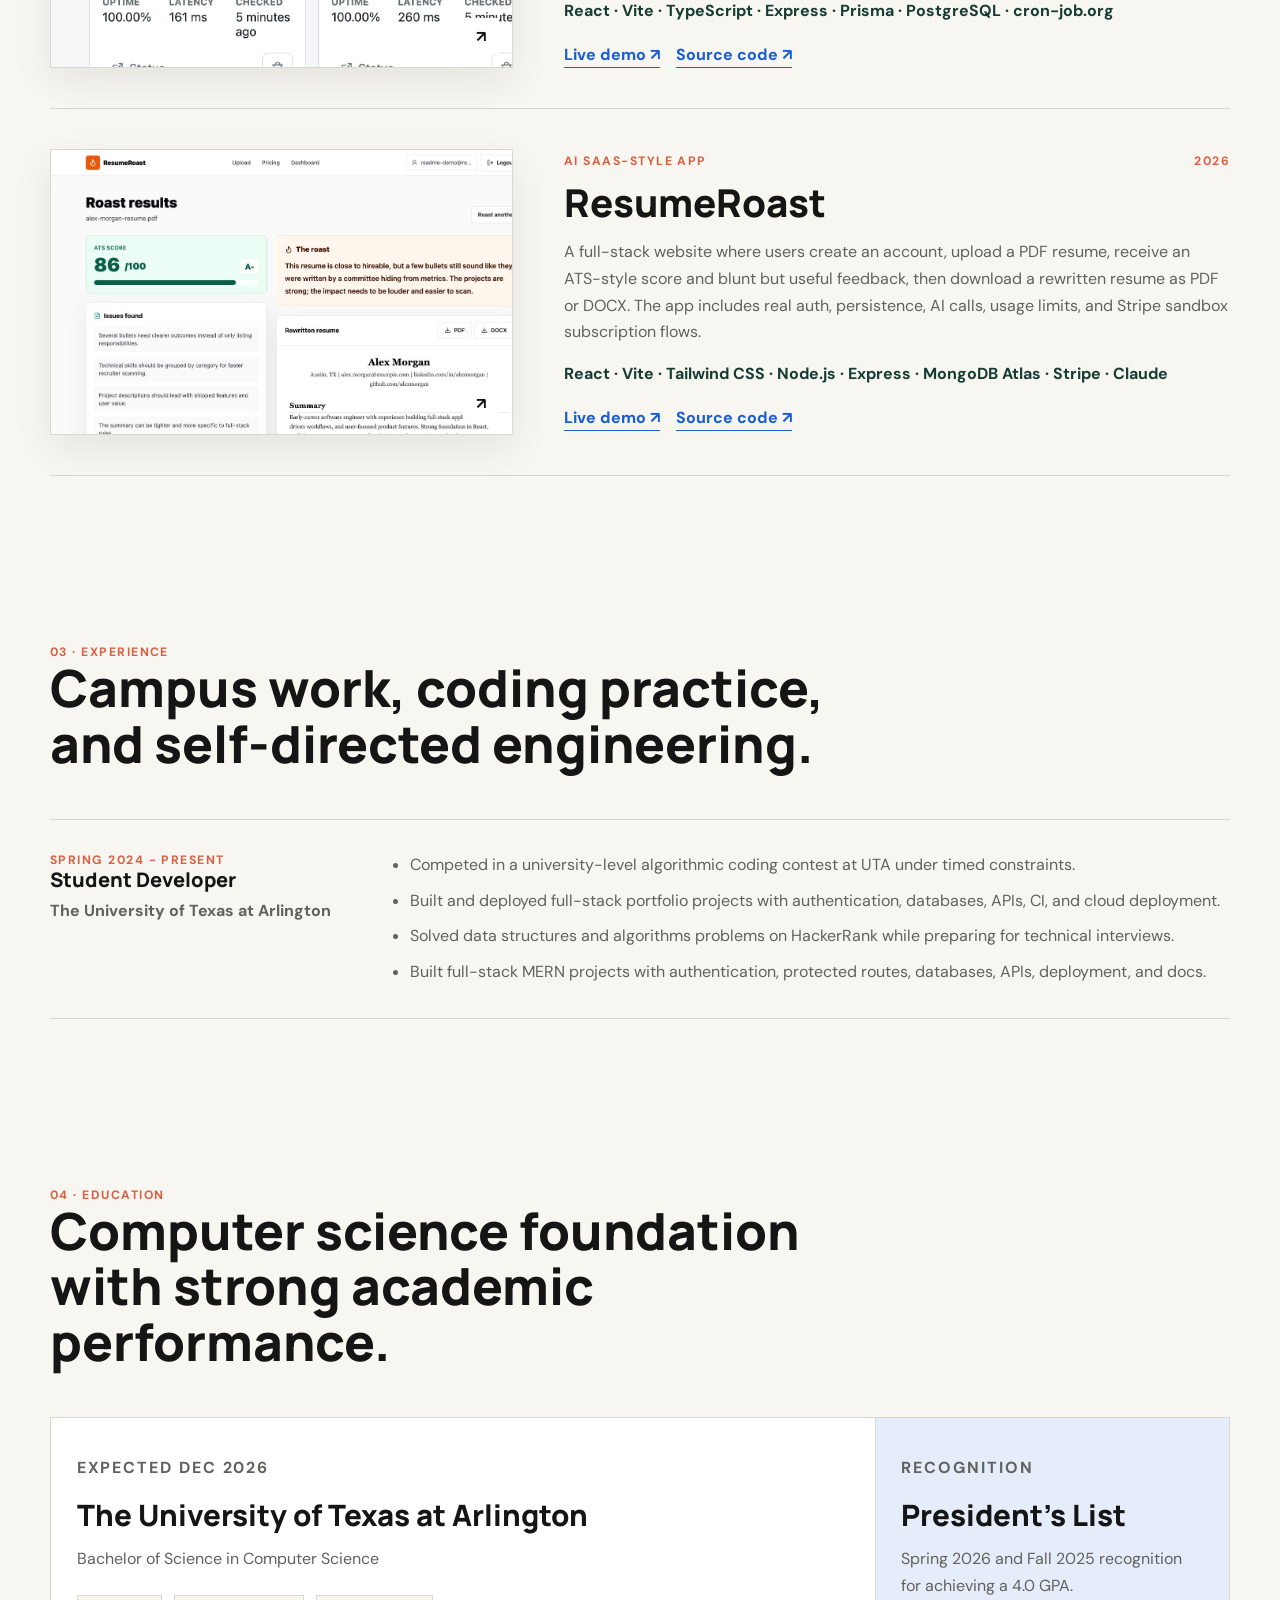
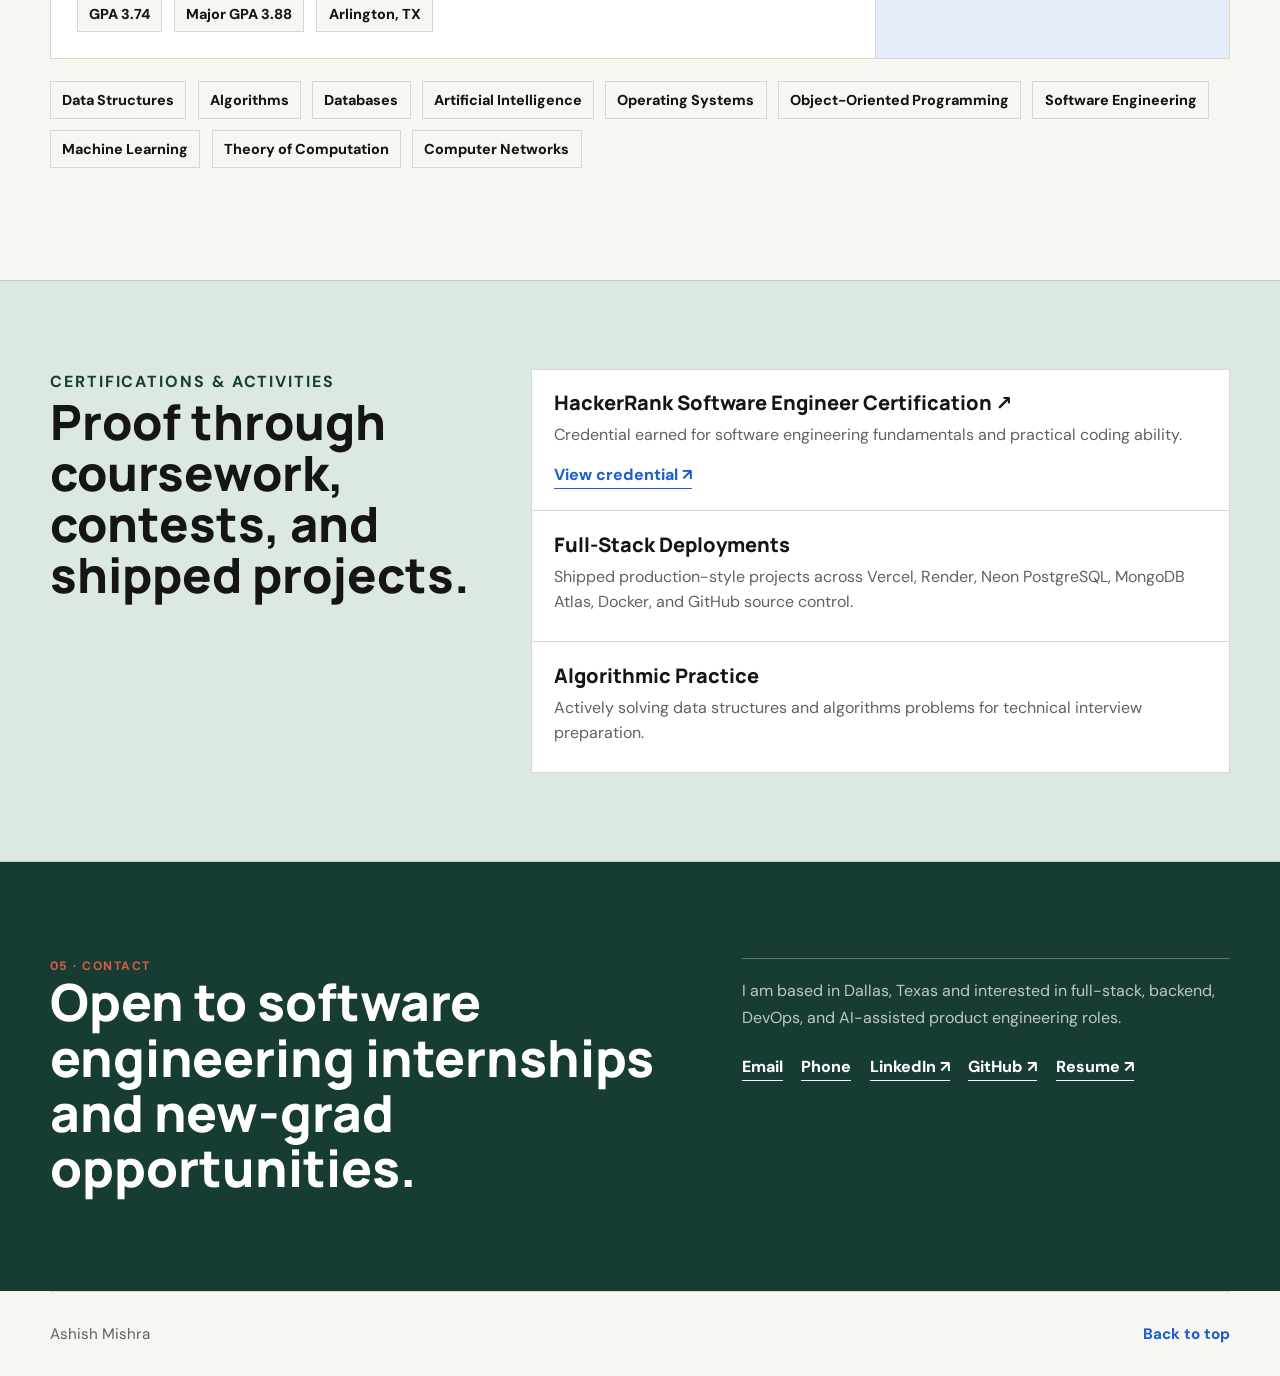
==== commit 1be3a65b: "Update GPA on portfolio resume" ====
--- a/index.html
+++ b/index.html
@@ -297,8 +297,8 @@
             <h3>The University of Texas at Arlington</h3>
             <p>Bachelor of Science in Computer Science</p>
             <div class="stats">
-              <span>GPA 3.72</span>
-              <span>Major GPA 3.86</span>
+              <span>GPA 3.74</span>
+              <span>Major GPA 3.88</span>
               <span>Arlington, TX</span>
             </div>
           </article>
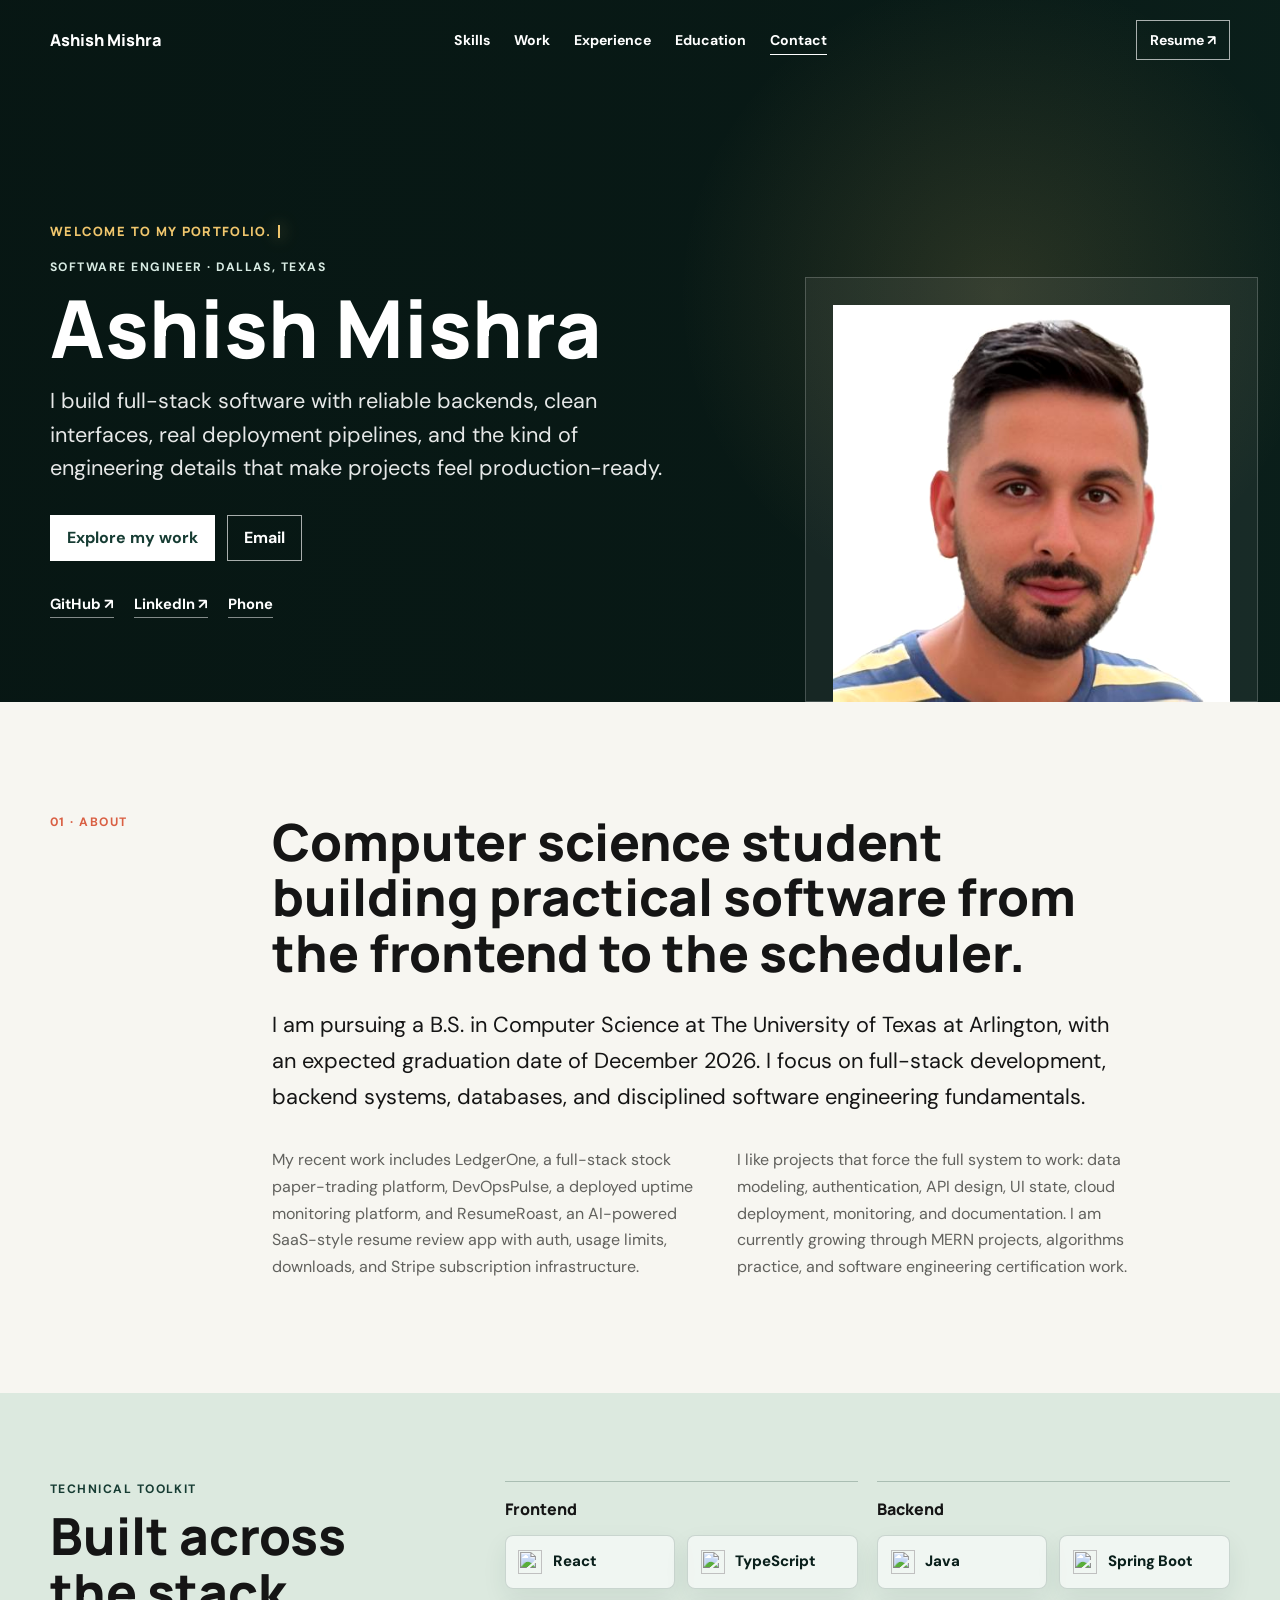
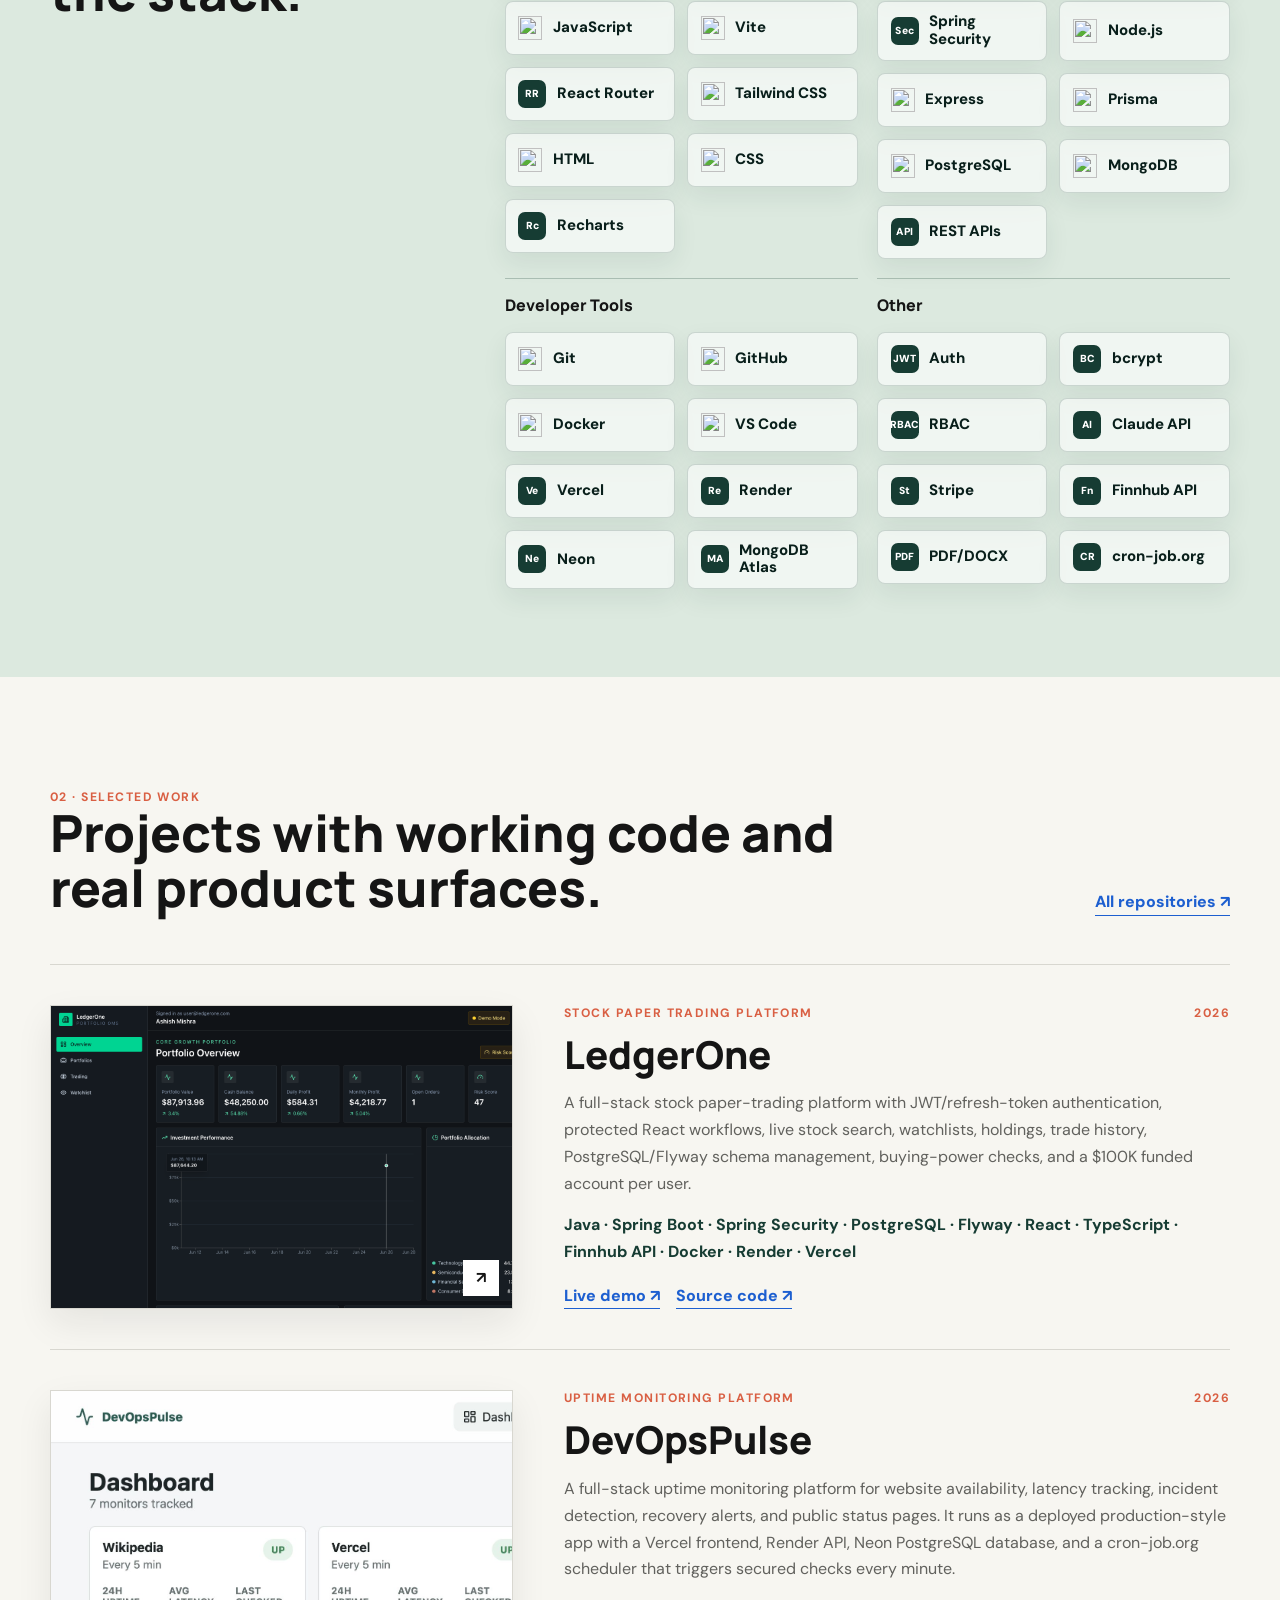
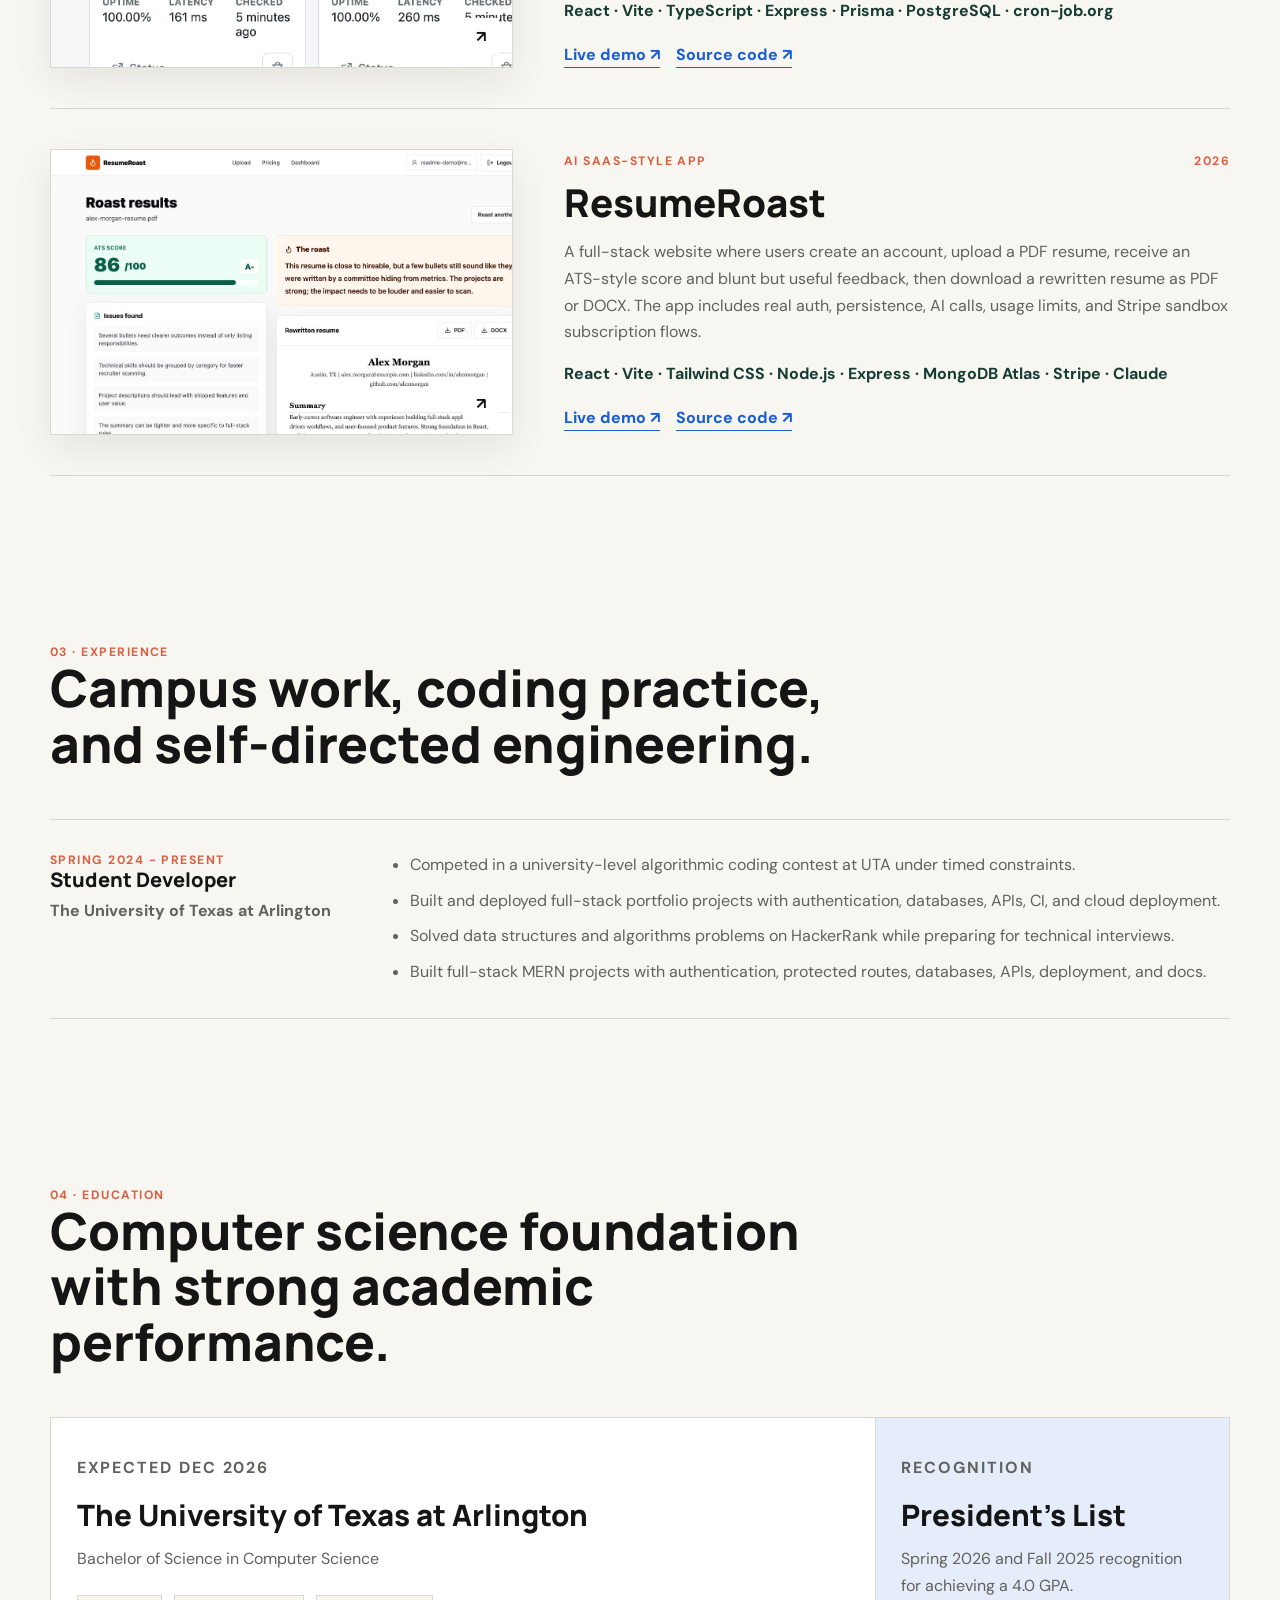
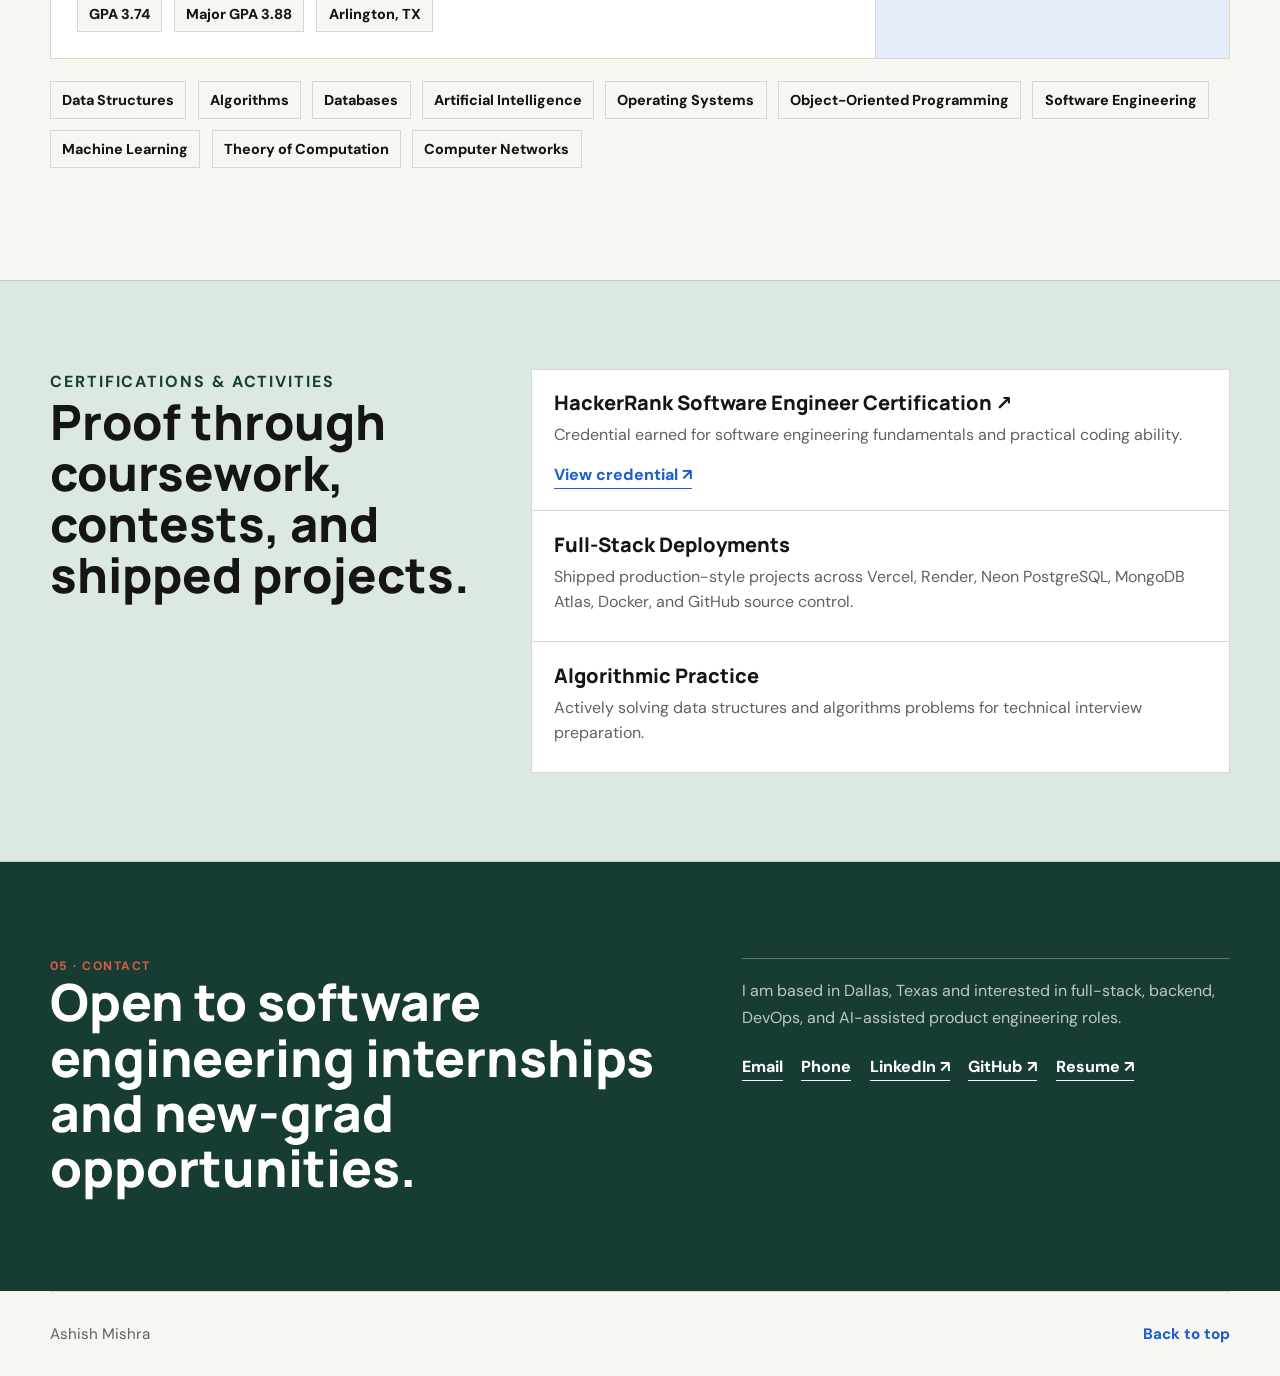
==== commit 539d7b80: "Add hero typewriter welcome animation" ====
--- a/index.html
+++ b/index.html
@@ -53,6 +53,10 @@
       <section class="hero" id="home" aria-labelledby="hero-title">
         <div class="hero-overlay" aria-hidden="true"></div>
         <div class="hero-content">
+          <p class="hero-welcome" aria-label="Welcome to my portfolio.">
+            <span class="typewriter-text" data-typewriter="Welcome to my portfolio." aria-hidden="true">Welcome to my portfolio.</span>
+            <span class="typewriter-cursor" aria-hidden="true"></span>
+          </p>
           <p class="eyebrow">Software engineer &middot; Dallas, Texas</p>
           <h1 id="hero-title">Ashish Mishra</h1>
           <p class="hero-lede">
--- a/styles.css
+++ b/styles.css
@@ -172,6 +172,67 @@
   width: min(1180px, calc(100% - 40px));
   margin: 0 auto;
   padding: 8rem 0 5.25rem;
+}
+
+.hero-welcome {
+  display: inline-flex;
+  min-height: 1.7rem;
+  align-items: center;
+  gap: 0.38rem;
+  margin-bottom: 0.85rem;
+  color: #f0c66d;
+  font-family: Manrope, ui-sans-serif, system-ui, sans-serif;
+  font-size: clamp(0.78rem, 1vw, 0.95rem);
+  font-weight: 800;
+  letter-spacing: 0.1em;
+  line-height: 1.2;
+  text-transform: uppercase;
+}
+
+.typewriter-text {
+  display: inline-flex;
+  min-width: min(23ch, calc(100vw - 40px));
+  flex-wrap: wrap;
+}
+
+.typing-char {
+  display: inline-block;
+  animation: letter-rise 360ms cubic-bezier(0.2, 0.8, 0.22, 1) both;
+}
+
+.typing-char.is-space {
+  width: 0.36em;
+}
+
+.typewriter-cursor {
+  width: 2px;
+  height: 1.05em;
+  background: var(--gold);
+  box-shadow: 0 0 16px rgba(240, 198, 109, 0.78);
+  animation: cursor-blink 820ms steps(1) infinite;
+}
+
+@keyframes letter-rise {
+  0% {
+    opacity: 0;
+    transform: translateY(0.55em) rotateX(72deg);
+  }
+
+  70% {
+    opacity: 1;
+    transform: translateY(-0.08em) rotateX(0deg);
+  }
+
+  100% {
+    opacity: 1;
+    transform: translateY(0) rotateX(0deg);
+  }
+}
+
+@keyframes cursor-blink {
+  50% {
+    opacity: 0;
+  }
 }
 
 .hero-portrait {
@@ -1057,6 +1118,12 @@
     padding-bottom: 3.5rem;
   }
 
+  .hero-welcome {
+    max-width: 100%;
+    margin-bottom: 0.7rem;
+    font-size: 0.74rem;
+  }
+
   .hero-portrait {
     display: none;
   }
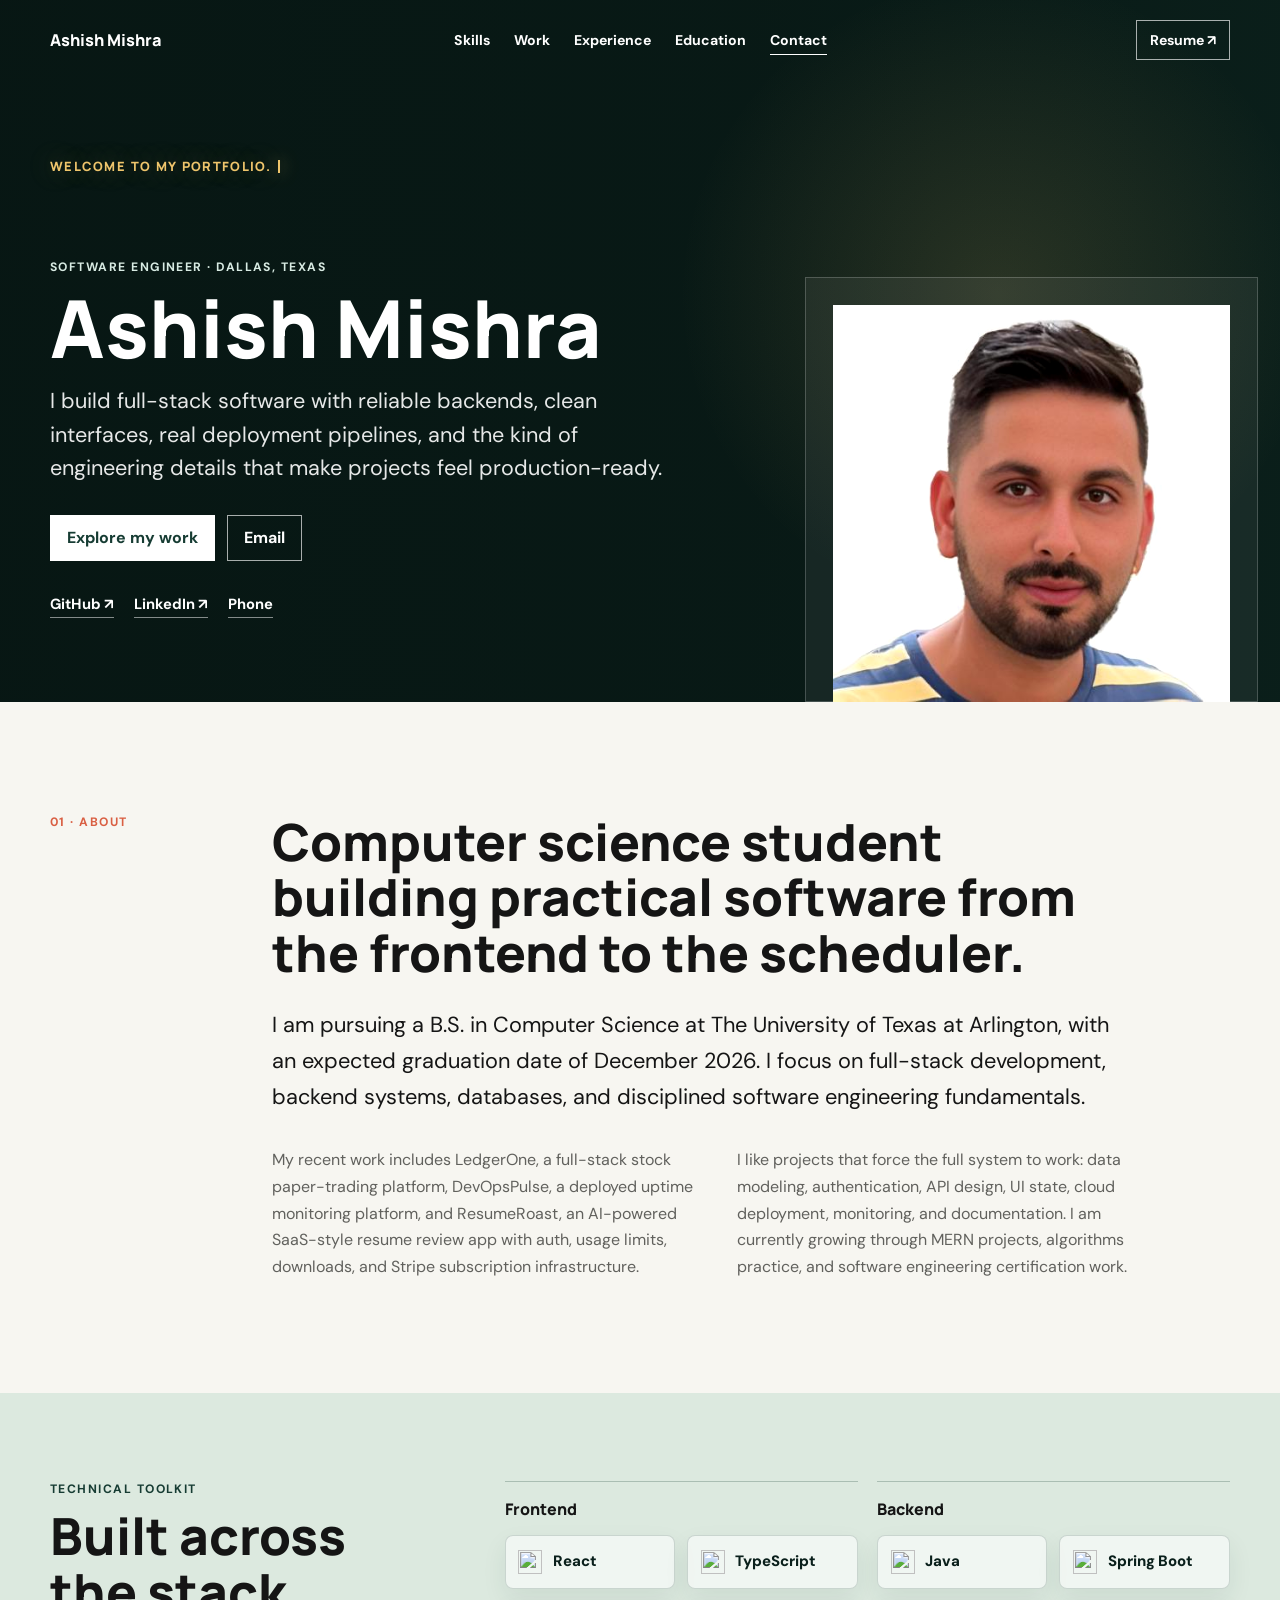
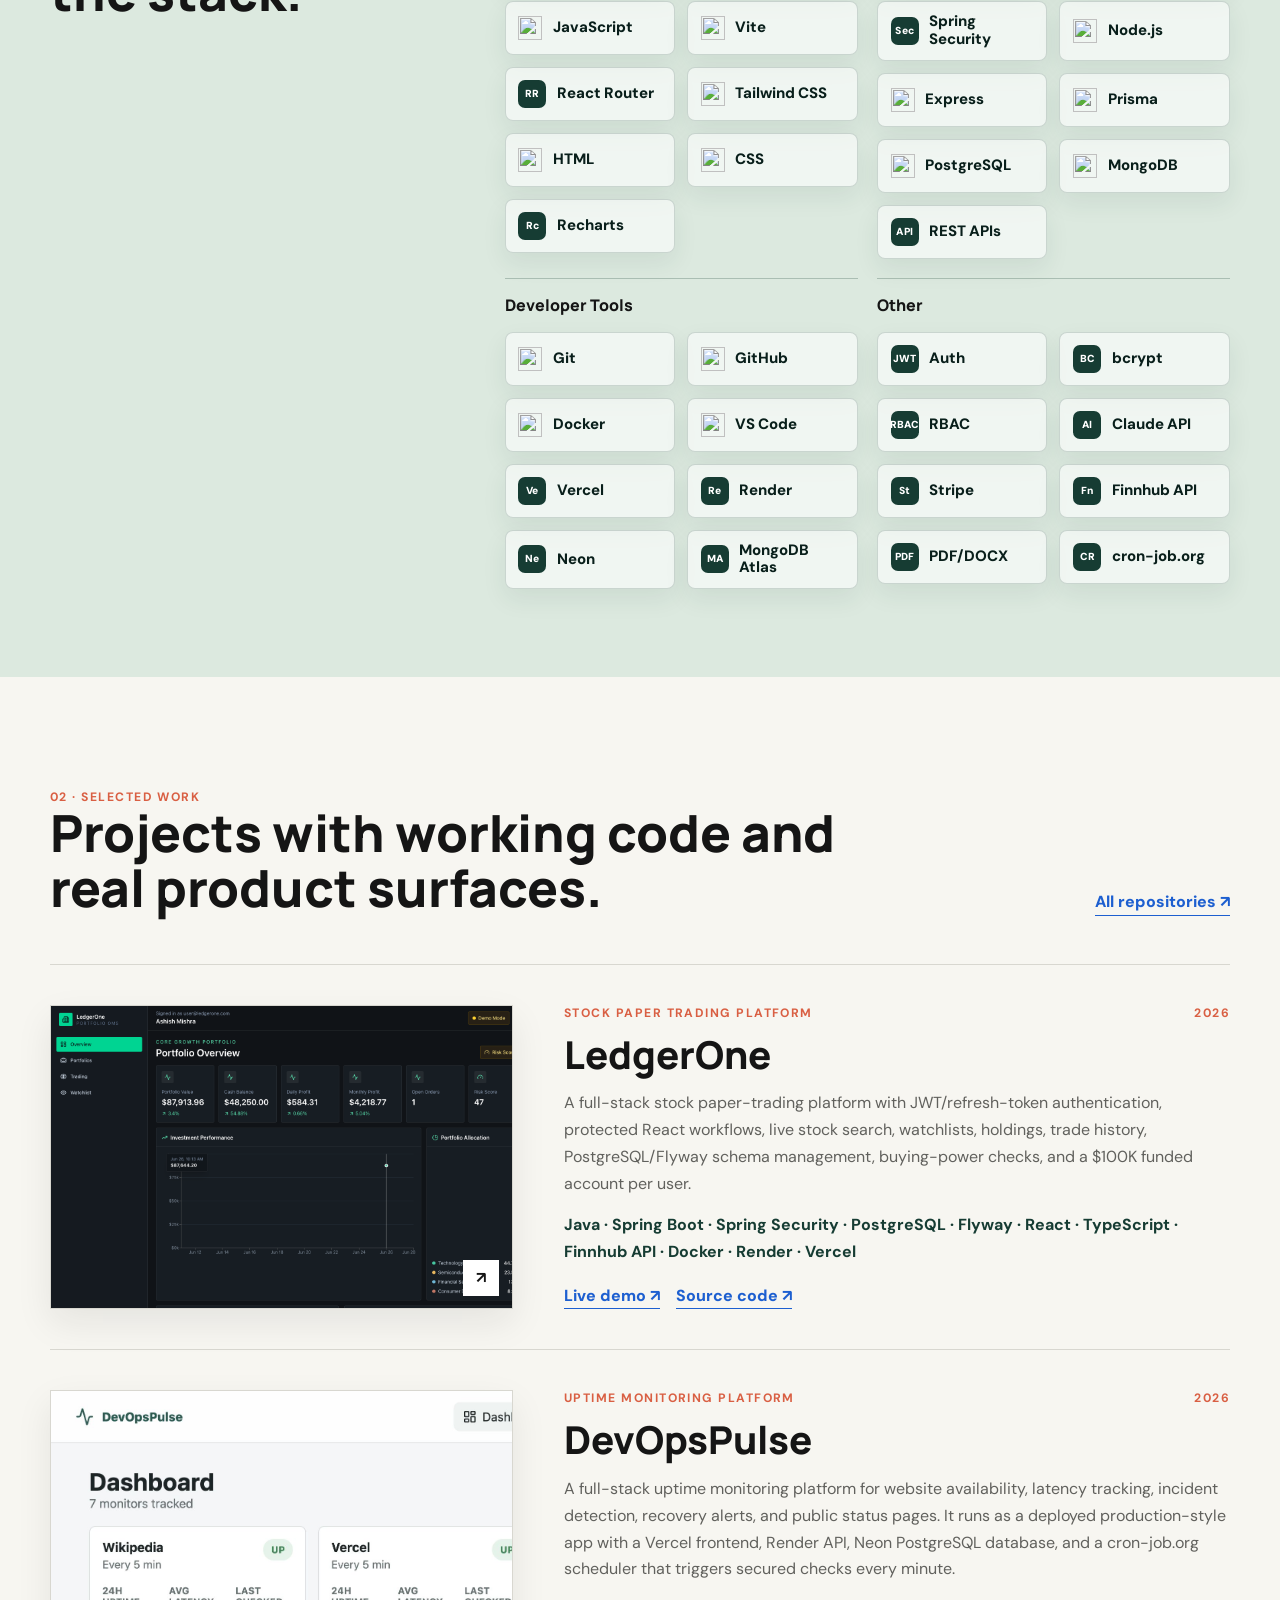
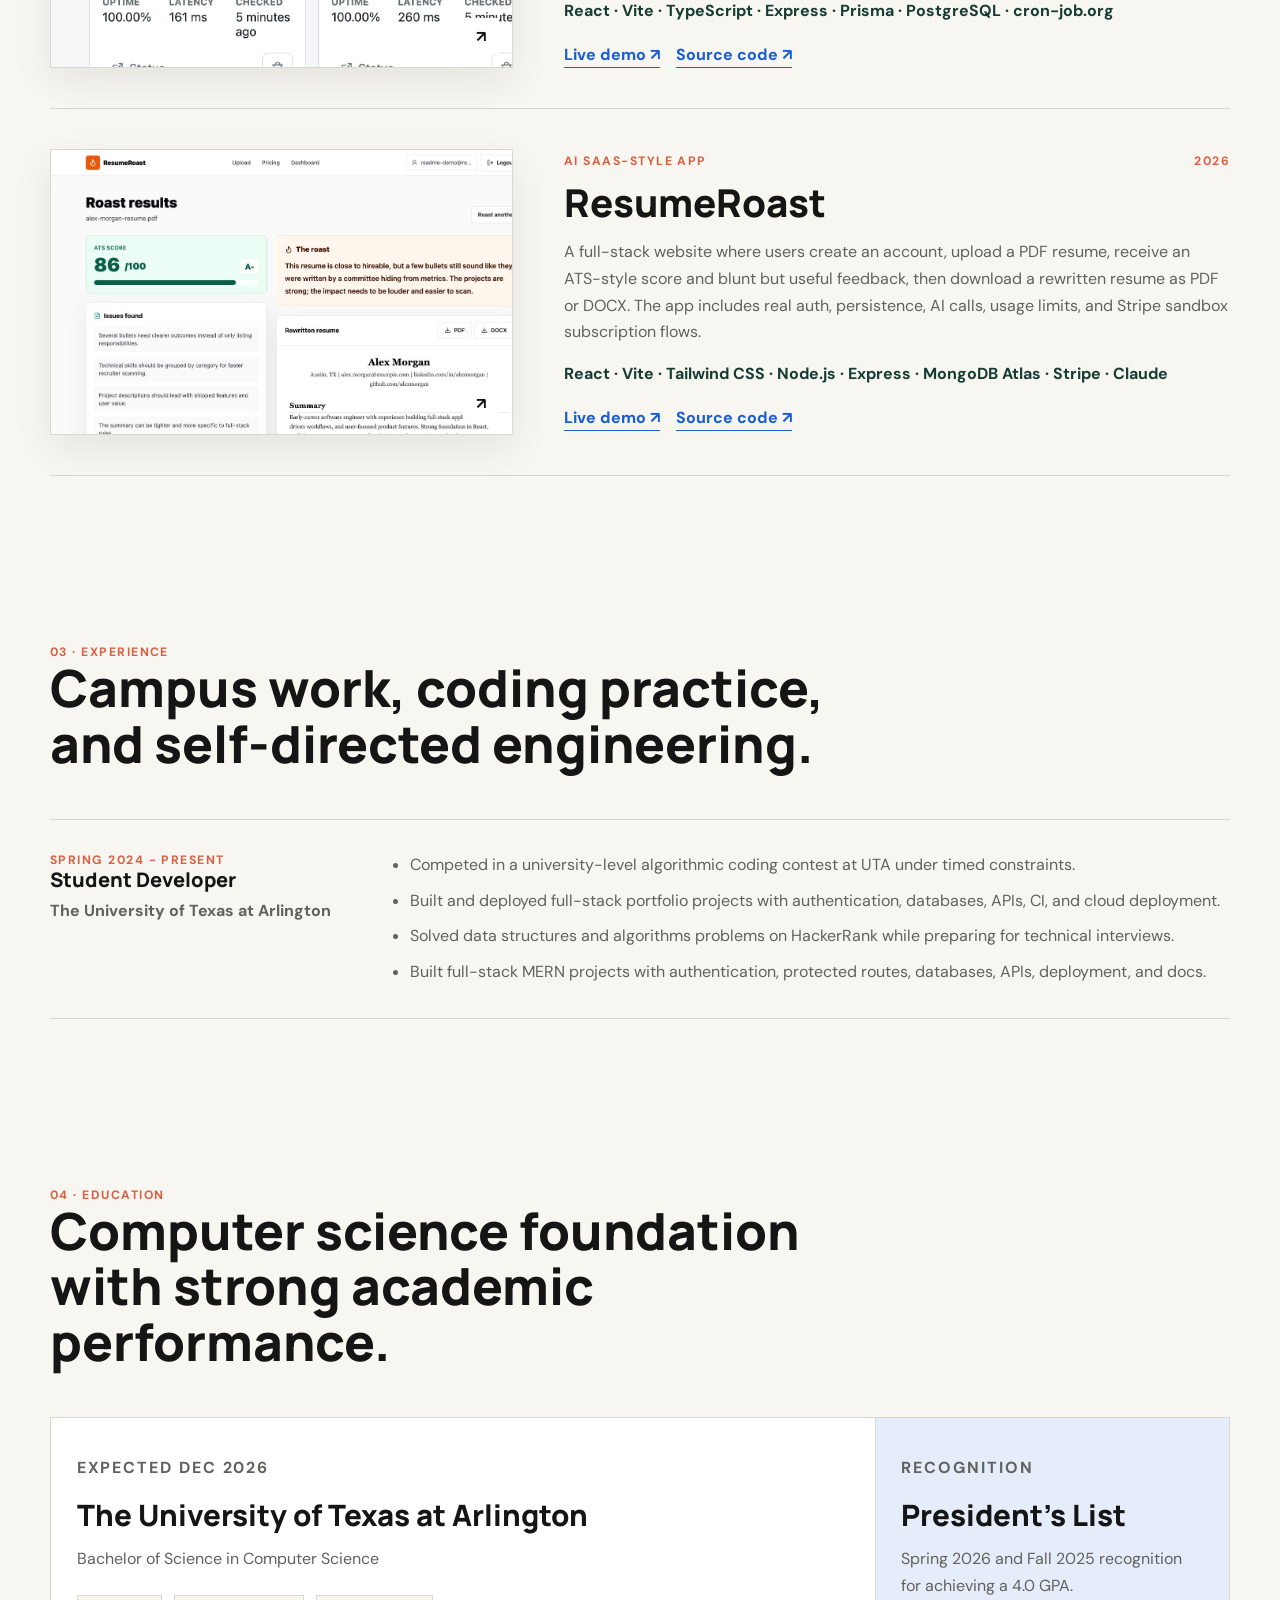
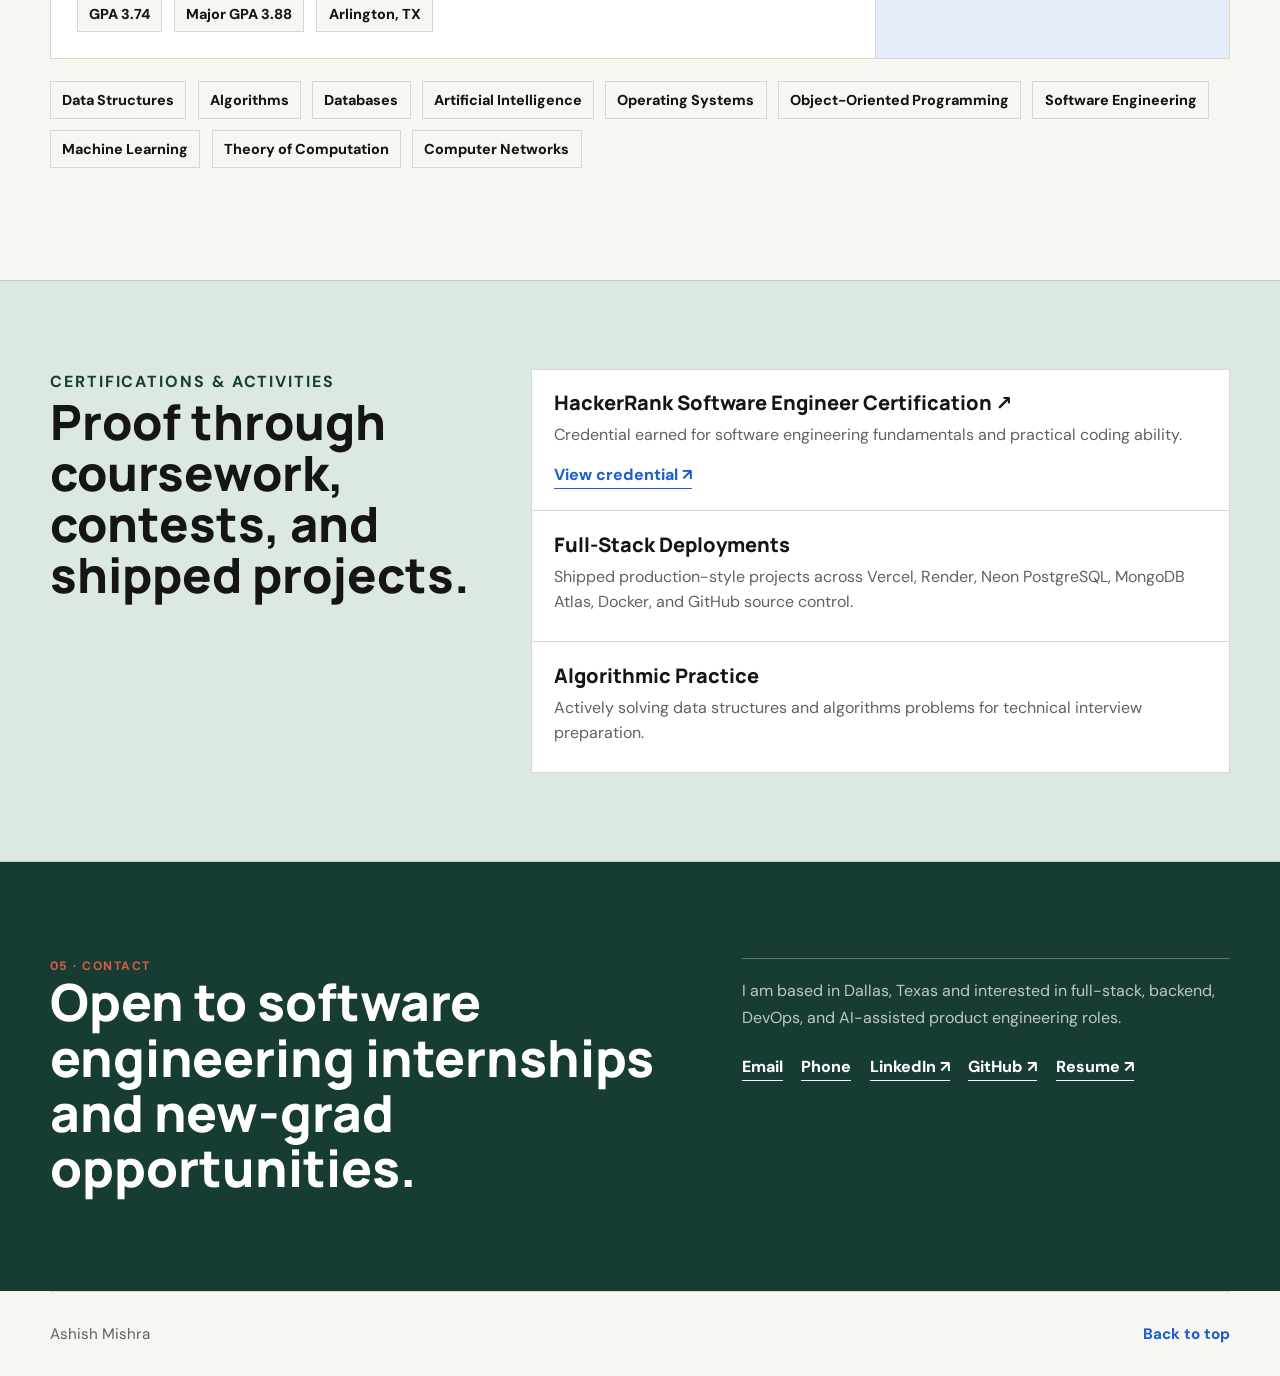
==== commit 38d490ca: "Move hero welcome animation higher" ====
--- a/index.html
+++ b/index.html
@@ -30,7 +30,7 @@
       href="https://fonts.googleapis.com/css2?family=DM+Sans:wght@400;500;600;700&amp;family=Manrope:wght@600;700;800&amp;display=swap"
       rel="stylesheet"
     />
-    <link rel="stylesheet" href="styles.css" />
+    <link rel="stylesheet" href="styles.css?v=hero-typewriter-2" />
   </head>
   <body>
     <a class="skip-link" href="#main-content">Skip to content</a>
@@ -52,11 +52,11 @@
     <main id="main-content">
       <section class="hero" id="home" aria-labelledby="hero-title">
         <div class="hero-overlay" aria-hidden="true"></div>
+        <p class="hero-welcome" aria-label="Welcome to my portfolio.">
+          <span class="typewriter-text" data-typewriter="Welcome to my portfolio." aria-hidden="true">Welcome to my portfolio.</span>
+          <span class="typewriter-cursor" aria-hidden="true"></span>
+        </p>
         <div class="hero-content">
-          <p class="hero-welcome" aria-label="Welcome to my portfolio.">
-            <span class="typewriter-text" data-typewriter="Welcome to my portfolio." aria-hidden="true">Welcome to my portfolio.</span>
-            <span class="typewriter-cursor" aria-hidden="true"></span>
-          </p>
           <p class="eyebrow">Software engineer &middot; Dallas, Texas</p>
           <h1 id="hero-title">Ashish Mishra</h1>
           <p class="hero-lede">
@@ -383,6 +383,6 @@
       <a href="#home">Back to top</a>
     </footer>
 
-    <script src="script.js"></script>
+    <script src="script.js?v=hero-typewriter-2"></script>
   </body>
 </html>
--- a/styles.css
+++ b/styles.css
@@ -175,17 +175,22 @@
 }
 
 .hero-welcome {
+  position: absolute;
+  top: clamp(6.5rem, 17vh, 11rem);
+  left: max(20px, calc((100vw - 1180px) / 2));
+  z-index: 3;
   display: inline-flex;
   min-height: 1.7rem;
   align-items: center;
   gap: 0.38rem;
-  margin-bottom: 0.85rem;
+  margin: 0;
   color: #f0c66d;
   font-family: Manrope, ui-sans-serif, system-ui, sans-serif;
   font-size: clamp(0.78rem, 1vw, 0.95rem);
   font-weight: 800;
   letter-spacing: 0.1em;
   line-height: 1.2;
+  text-shadow: 0 0 24px rgba(240, 198, 109, 0.34);
   text-transform: uppercase;
 }
 
@@ -1119,8 +1124,9 @@
   }
 
   .hero-welcome {
+    top: 7.6rem;
+    left: 14px;
     max-width: 100%;
-    margin-bottom: 0.7rem;
     font-size: 0.74rem;
   }
 
